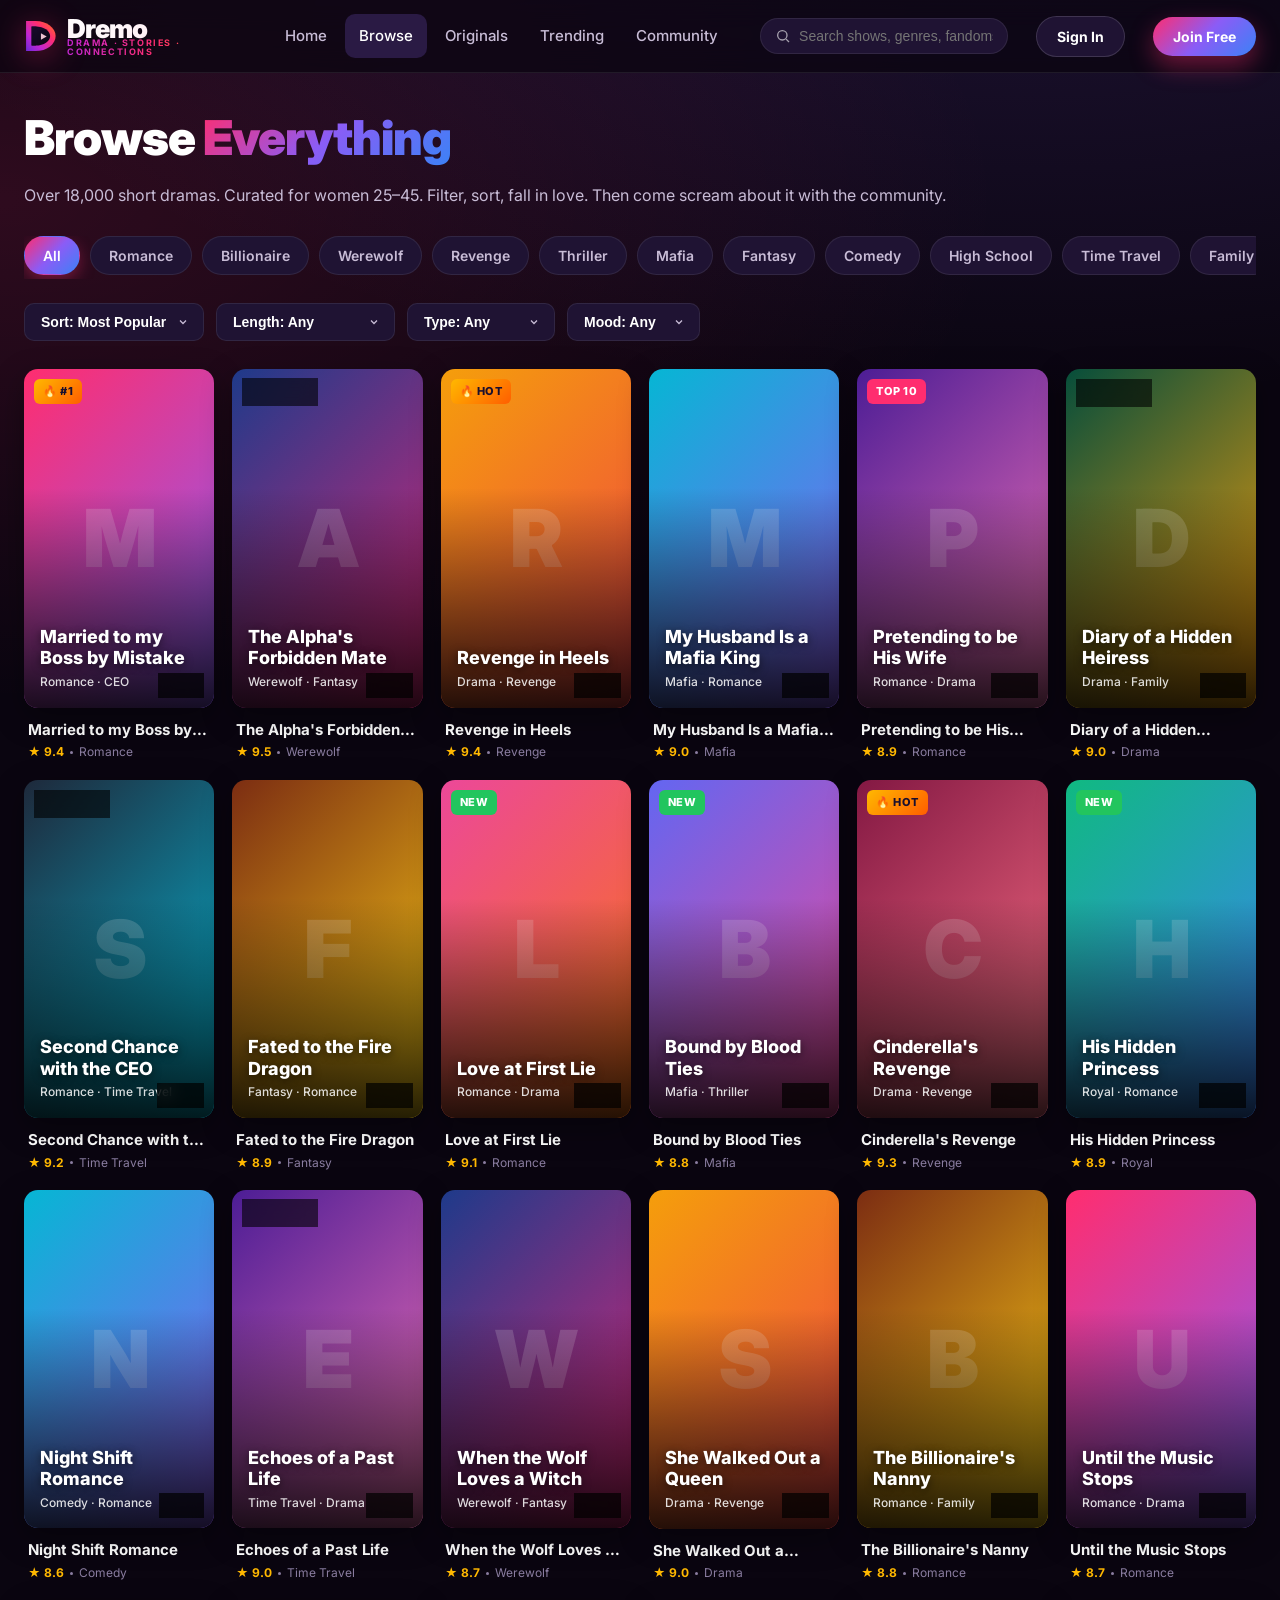
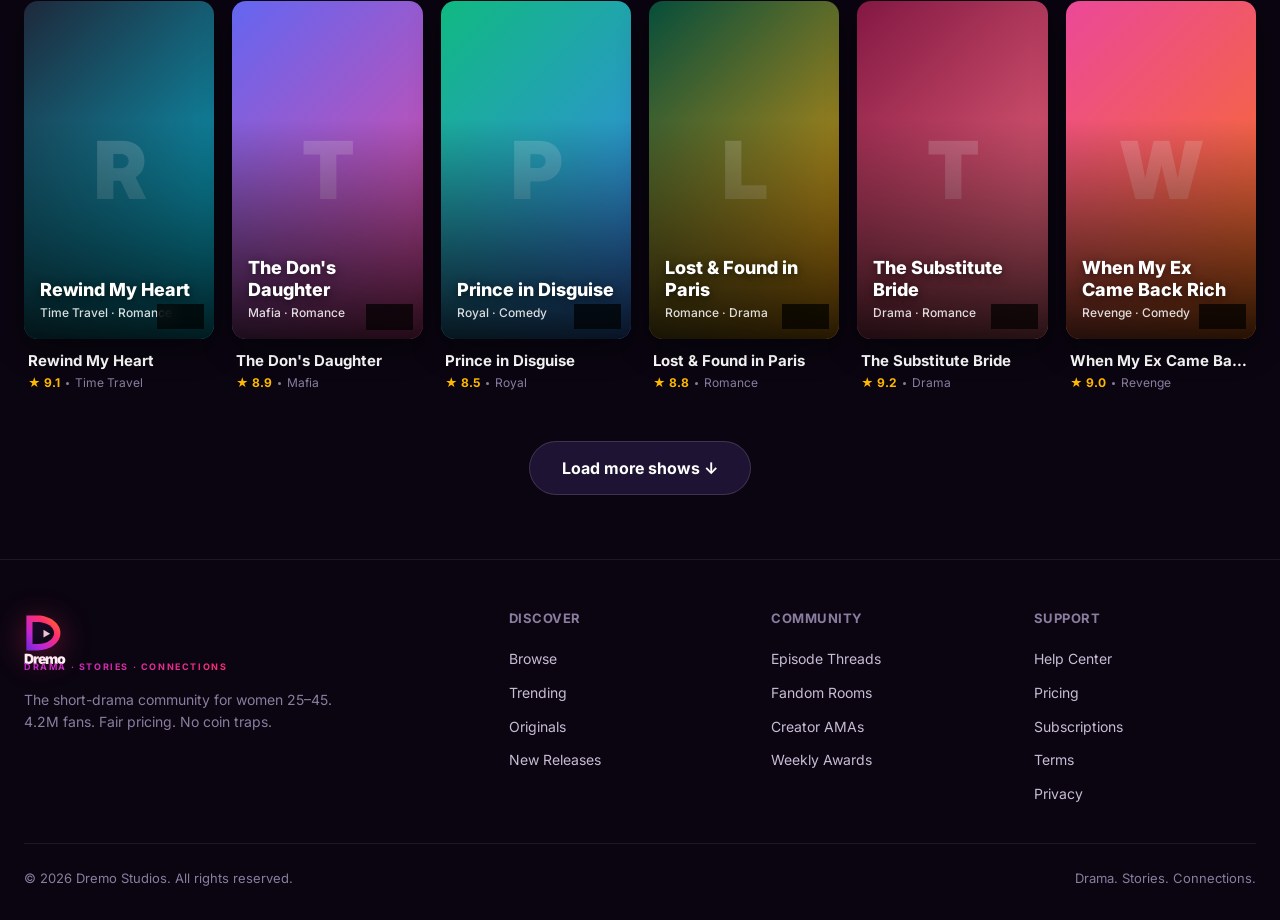
==== browse.html @ f3aba79e "first version to go" ====
<!DOCTYPE html>
<html lang="en">
<head>
<meta charset="UTF-8" />
<meta name="viewport" content="width=device-width, initial-scale=1.0" />
<title>Browse — Dremo</title>
<link rel="icon" type="image/svg+xml" href="logo-mark.svg" />
<link rel="preconnect" href="https://fonts.googleapis.com">
<link rel="preconnect" href="https://fonts.gstatic.com" crossorigin>
<link href="https://fonts.googleapis.com/css2?family=Inter:wght@400;500;600;700;800;900&display=swap" rel="stylesheet">
<link rel="stylesheet" href="styles.css">
</head>
<body>

<header class="nav">
  <div class="container nav-inner">
    <a href="index.html" class="logo">
      <span class="logo-mark"><img src="logo-mark.svg" alt="Dremo"/></span>
      <span class="logo-stack">
        <span class="logo-text">Dremo</span>
        <span class="logo-tagline">DRAMA · STORIES · CONNECTIONS</span>
      </span>
    </a>
    <nav class="nav-links">
      <a href="index.html">Home</a>
      <a href="browse.html" class="active">Browse</a>
      <a href="browse.html">Originals</a>
      <a href="browse.html">Trending</a>
      <a href="community.html">Community</a>
    </nav>
    <div class="search-box">
      <svg width="16" height="16" viewBox="0 0 24 24" fill="none" stroke="currentColor" stroke-width="2"><circle cx="11" cy="11" r="7"/><path d="m21 21-4.3-4.3"/></svg>
      <input type="text" placeholder="Search shows, genres, fandoms…" />
    </div>
    <button class="btn btn-ghost">Sign In</button>
    <button class="btn btn-primary">Join Free</button>
  </div>
</header>

<main class="container">

  <section class="browse-header">
    <h1>Browse <span style="background:var(--grad-hero);-webkit-background-clip:text;background-clip:text;color:transparent;">Everything</span></h1>
    <p>Over 18,000 short dramas. Curated for women 25–45. Filter, sort, fall in love. Then come scream about it with the community.</p>
  </section>

  <!-- Categories -->
  <section style="margin: 12px 0;">
    <div class="category-bar">
      <button class="cat-chip active">All</button>
      <button class="cat-chip">Romance</button>
      <button class="cat-chip">Billionaire</button>
      <button class="cat-chip">Werewolf</button>
      <button class="cat-chip">Revenge</button>
      <button class="cat-chip">Thriller</button>
      <button class="cat-chip">Mafia</button>
      <button class="cat-chip">Fantasy</button>
      <button class="cat-chip">Comedy</button>
      <button class="cat-chip">High School</button>
      <button class="cat-chip">Time Travel</button>
      <button class="cat-chip">Family</button>
      <button class="cat-chip">Royal</button>
    </div>

    <div class="filter-row">
      <select class="filter-select">
        <option>Sort: Most Popular</option>
        <option>Newest First</option>
        <option>Highest Rated</option>
        <option>Most Episodes</option>
      </select>
      <select class="filter-select">
        <option>Length: Any</option>
        <option>Under 20 episodes</option>
        <option>20–50 episodes</option>
        <option>50+ episodes</option>
      </select>
      <select class="filter-select">
        <option>Type: Any</option>
        <option>Originals only</option>
        <option>Licensed</option>
        <option>Free to watch</option>
      </select>
      <select class="filter-select">
        <option>Mood: Any</option>
        <option>Steamy</option>
        <option>Wholesome</option>
        <option>Tense</option>
        <option>Funny</option>
      </select>
    </div>
  </section>

  <!-- Big poster grid -->
  <section style="margin-top: 20px;">
    <div class="poster-grid">

      <a href="series.html" class="show-card">
        <div class="poster-frame">
          <div class="poster bg-grad-1">
            <span class="poster-art">M</span>
            <span class="poster-badge badge-hot">🔥 #1</span>
            <span class="poster-eps">72 EP</span>
            <div class="poster-info"><div class="poster-title">Married to my Boss by Mistake</div><div class="poster-sub">Romance · CEO</div></div>
          </div>
        </div>
        <div class="show-meta"><div class="show-name">Married to my Boss by Mistake</div><div class="show-tags"><span class="show-rating">★ 9.4</span><span class="dot"></span><span>Romance</span></div></div>
      </a>

      <a href="series.html" class="show-card">
        <div class="poster-frame">
          <div class="poster bg-grad-7">
            <span class="poster-art">A</span>
            <span class="poster-badge badge-original">ORIGINAL</span>
            <span class="poster-eps">60 EP</span>
            <div class="poster-info"><div class="poster-title">The Alpha's Forbidden Mate</div><div class="poster-sub">Werewolf · Fantasy</div></div>
          </div>
        </div>
        <div class="show-meta"><div class="show-name">The Alpha's Forbidden Mate</div><div class="show-tags"><span class="show-rating">★ 9.5</span><span class="dot"></span><span>Werewolf</span></div></div>
      </a>

      <a href="series.html" class="show-card">
        <div class="poster-frame">
          <div class="poster bg-grad-2">
            <span class="poster-art">R</span>
            <span class="poster-badge badge-hot">🔥 HOT</span>
            <span class="poster-eps">88 EP</span>
            <div class="poster-info"><div class="poster-title">Revenge in Heels</div><div class="poster-sub">Drama · Revenge</div></div>
          </div>
        </div>
        <div class="show-meta"><div class="show-name">Revenge in Heels</div><div class="show-tags"><span class="show-rating">★ 9.4</span><span class="dot"></span><span>Revenge</span></div></div>
      </a>

      <a href="series.html" class="show-card">
        <div class="poster-frame">
          <div class="poster bg-grad-3">
            <span class="poster-art">M</span>
            <span class="poster-eps">64 EP</span>
            <div class="poster-info"><div class="poster-title">My Husband Is a Mafia King</div><div class="poster-sub">Mafia · Romance</div></div>
          </div>
        </div>
        <div class="show-meta"><div class="show-name">My Husband Is a Mafia King</div><div class="show-tags"><span class="show-rating">★ 9.0</span><span class="dot"></span><span>Mafia</span></div></div>
      </a>

      <a href="series.html" class="show-card">
        <div class="poster-frame">
          <div class="poster bg-grad-9">
            <span class="poster-art">P</span>
            <span class="poster-badge badge-top">TOP 10</span>
            <span class="poster-eps">50 EP</span>
            <div class="poster-info"><div class="poster-title">Pretending to be His Wife</div><div class="poster-sub">Romance · Drama</div></div>
          </div>
        </div>
        <div class="show-meta"><div class="show-name">Pretending to be His Wife</div><div class="show-tags"><span class="show-rating">★ 8.9</span><span class="dot"></span><span>Romance</span></div></div>
      </a>

      <a href="series.html" class="show-card">
        <div class="poster-frame">
          <div class="poster bg-grad-8">
            <span class="poster-art">D</span>
            <span class="poster-badge badge-original">ORIGINAL</span>
            <span class="poster-eps">70 EP</span>
            <div class="poster-info"><div class="poster-title">Diary of a Hidden Heiress</div><div class="poster-sub">Drama · Family</div></div>
          </div>
        </div>
        <div class="show-meta"><div class="show-name">Diary of a Hidden Heiress</div><div class="show-tags"><span class="show-rating">★ 9.0</span><span class="dot"></span><span>Drama</span></div></div>
      </a>

      <a href="series.html" class="show-card">
        <div class="poster-frame">
          <div class="poster bg-grad-11">
            <span class="poster-art">S</span>
            <span class="poster-badge badge-original">ORIGINAL</span>
            <span class="poster-eps">56 EP</span>
            <div class="poster-info"><div class="poster-title">Second Chance with the CEO</div><div class="poster-sub">Romance · Time Travel</div></div>
          </div>
        </div>
        <div class="show-meta"><div class="show-name">Second Chance with the CEO</div><div class="show-tags"><span class="show-rating">★ 9.2</span><span class="dot"></span><span>Time Travel</span></div></div>
      </a>

      <a href="series.html" class="show-card">
        <div class="poster-frame">
          <div class="poster bg-grad-12">
            <span class="poster-art">F</span>
            <span class="poster-eps">48 EP</span>
            <div class="poster-info"><div class="poster-title">Fated to the Fire Dragon</div><div class="poster-sub">Fantasy · Romance</div></div>
          </div>
        </div>
        <div class="show-meta"><div class="show-name">Fated to the Fire Dragon</div><div class="show-tags"><span class="show-rating">★ 8.9</span><span class="dot"></span><span>Fantasy</span></div></div>
      </a>

      <a href="series.html" class="show-card">
        <div class="poster-frame">
          <div class="poster bg-grad-5">
            <span class="poster-art">L</span>
            <span class="poster-badge badge-new">NEW</span>
            <span class="poster-eps">30 EP</span>
            <div class="poster-info"><div class="poster-title">Love at First Lie</div><div class="poster-sub">Romance · Drama</div></div>
          </div>
        </div>
        <div class="show-meta"><div class="show-name">Love at First Lie</div><div class="show-tags"><span class="show-rating">★ 9.1</span><span class="dot"></span><span>Romance</span></div></div>
      </a>

      <a href="series.html" class="show-card">
        <div class="poster-frame">
          <div class="poster bg-grad-6">
            <span class="poster-art">B</span>
            <span class="poster-badge badge-new">NEW</span>
            <span class="poster-eps">24 EP</span>
            <div class="poster-info"><div class="poster-title">Bound by Blood Ties</div><div class="poster-sub">Mafia · Thriller</div></div>
          </div>
        </div>
        <div class="show-meta"><div class="show-name">Bound by Blood Ties</div><div class="show-tags"><span class="show-rating">★ 8.8</span><span class="dot"></span><span>Mafia</span></div></div>
      </a>

      <a href="series.html" class="show-card">
        <div class="poster-frame">
          <div class="poster bg-grad-10">
            <span class="poster-art">C</span>
            <span class="poster-badge badge-hot">🔥 HOT</span>
            <span class="poster-eps">40 EP</span>
            <div class="poster-info"><div class="poster-title">Cinderella's Revenge</div><div class="poster-sub">Drama · Revenge</div></div>
          </div>
        </div>
        <div class="show-meta"><div class="show-name">Cinderella's Revenge</div><div class="show-tags"><span class="show-rating">★ 9.3</span><span class="dot"></span><span>Revenge</span></div></div>
      </a>

      <a href="series.html" class="show-card">
        <div class="poster-frame">
          <div class="poster bg-grad-4">
            <span class="poster-art">H</span>
            <span class="poster-badge badge-new">NEW</span>
            <span class="poster-eps">32 EP</span>
            <div class="poster-info"><div class="poster-title">His Hidden Princess</div><div class="poster-sub">Royal · Romance</div></div>
          </div>
        </div>
        <div class="show-meta"><div class="show-name">His Hidden Princess</div><div class="show-tags"><span class="show-rating">★ 8.9</span><span class="dot"></span><span>Royal</span></div></div>
      </a>

      <a href="series.html" class="show-card">
        <div class="poster-frame">
          <div class="poster bg-grad-3">
            <span class="poster-art">N</span>
            <span class="poster-eps">18 EP</span>
            <div class="poster-info"><div class="poster-title">Night Shift Romance</div><div class="poster-sub">Comedy · Romance</div></div>
          </div>
        </div>
        <div class="show-meta"><div class="show-name">Night Shift Romance</div><div class="show-tags"><span class="show-rating">★ 8.6</span><span class="dot"></span><span>Comedy</span></div></div>
      </a>

      <a href="series.html" class="show-card">
        <div class="poster-frame">
          <div class="poster bg-grad-9">
            <span class="poster-art">E</span>
            <span class="poster-badge badge-original">ORIGINAL</span>
            <span class="poster-eps">22 EP</span>
            <div class="poster-info"><div class="poster-title">Echoes of a Past Life</div><div class="poster-sub">Time Travel · Drama</div></div>
          </div>
        </div>
        <div class="show-meta"><div class="show-name">Echoes of a Past Life</div><div class="show-tags"><span class="show-rating">★ 9.0</span><span class="dot"></span><span>Time Travel</span></div></div>
      </a>

      <a href="series.html" class="show-card">
        <div class="poster-frame">
          <div class="poster bg-grad-7">
            <span class="poster-art">W</span>
            <span class="poster-eps">52 EP</span>
            <div class="poster-info"><div class="poster-title">When the Wolf Loves a Witch</div><div class="poster-sub">Werewolf · Fantasy</div></div>
          </div>
        </div>
        <div class="show-meta"><div class="show-name">When the Wolf Loves a Witch</div><div class="show-tags"><span class="show-rating">★ 8.7</span><span class="dot"></span><span>Werewolf</span></div></div>
      </a>

      <a href="series.html" class="show-card">
        <div class="poster-frame">
          <div class="poster bg-grad-2">
            <span class="poster-art">S</span>
            <span class="poster-eps">36 EP</span>
            <div class="poster-info"><div class="poster-title">She Walked Out a Queen</div><div class="poster-sub">Drama · Revenge</div></div>
          </div>
        </div>
        <div class="show-meta"><div class="show-name">She Walked Out a Queen</div><div class="show-tags"><span class="show-rating">★ 9.0</span><span class="dot"></span><span>Drama</span></div></div>
      </a>

      <a href="series.html" class="show-card">
        <div class="poster-frame">
          <div class="poster bg-grad-12">
            <span class="poster-art">B</span>
            <span class="poster-eps">42 EP</span>
            <div class="poster-info"><div class="poster-title">The Billionaire's Nanny</div><div class="poster-sub">Romance · Family</div></div>
          </div>
        </div>
        <div class="show-meta"><div class="show-name">The Billionaire's Nanny</div><div class="show-tags"><span class="show-rating">★ 8.8</span><span class="dot"></span><span>Romance</span></div></div>
      </a>

      <a href="series.html" class="show-card">
        <div class="poster-frame">
          <div class="poster bg-grad-1">
            <span class="poster-art">U</span>
            <span class="poster-eps">28 EP</span>
            <div class="poster-info"><div class="poster-title">Until the Music Stops</div><div class="poster-sub">Romance · Drama</div></div>
          </div>
        </div>
        <div class="show-meta"><div class="show-name">Until the Music Stops</div><div class="show-tags"><span class="show-rating">★ 8.7</span><span class="dot"></span><span>Romance</span></div></div>
      </a>

      <a href="series.html" class="show-card">
        <div class="poster-frame">
          <div class="poster bg-grad-11">
            <span class="poster-art">R</span>
            <span class="poster-eps">38 EP</span>
            <div class="poster-info"><div class="poster-title">Rewind My Heart</div><div class="poster-sub">Time Travel · Romance</div></div>
          </div>
        </div>
        <div class="show-meta"><div class="show-name">Rewind My Heart</div><div class="show-tags"><span class="show-rating">★ 9.1</span><span class="dot"></span><span>Time Travel</span></div></div>
      </a>

      <a href="series.html" class="show-card">
        <div class="poster-frame">
          <div class="poster bg-grad-6">
            <span class="poster-art">T</span>
            <span class="poster-eps">46 EP</span>
            <div class="poster-info"><div class="poster-title">The Don's Daughter</div><div class="poster-sub">Mafia · Romance</div></div>
          </div>
        </div>
        <div class="show-meta"><div class="show-name">The Don's Daughter</div><div class="show-tags"><span class="show-rating">★ 8.9</span><span class="dot"></span><span>Mafia</span></div></div>
      </a>

      <a href="series.html" class="show-card">
        <div class="poster-frame">
          <div class="poster bg-grad-4">
            <span class="poster-art">P</span>
            <span class="poster-eps">34 EP</span>
            <div class="poster-info"><div class="poster-title">Prince in Disguise</div><div class="poster-sub">Royal · Comedy</div></div>
          </div>
        </div>
        <div class="show-meta"><div class="show-name">Prince in Disguise</div><div class="show-tags"><span class="show-rating">★ 8.5</span><span class="dot"></span><span>Royal</span></div></div>
      </a>

      <a href="series.html" class="show-card">
        <div class="poster-frame">
          <div class="poster bg-grad-8">
            <span class="poster-art">L</span>
            <span class="poster-eps">26 EP</span>
            <div class="poster-info"><div class="poster-title">Lost & Found in Paris</div><div class="poster-sub">Romance · Drama</div></div>
          </div>
        </div>
        <div class="show-meta"><div class="show-name">Lost & Found in Paris</div><div class="show-tags"><span class="show-rating">★ 8.8</span><span class="dot"></span><span>Romance</span></div></div>
      </a>

      <a href="series.html" class="show-card">
        <div class="poster-frame">
          <div class="poster bg-grad-10">
            <span class="poster-art">T</span>
            <span class="poster-eps">62 EP</span>
            <div class="poster-info"><div class="poster-title">The Substitute Bride</div><div class="poster-sub">Drama · Romance</div></div>
          </div>
        </div>
        <div class="show-meta"><div class="show-name">The Substitute Bride</div><div class="show-tags"><span class="show-rating">★ 9.2</span><span class="dot"></span><span>Drama</span></div></div>
      </a>

      <a href="series.html" class="show-card">
        <div class="poster-frame">
          <div class="poster bg-grad-5">
            <span class="poster-art">W</span>
            <span class="poster-eps">44 EP</span>
            <div class="poster-info"><div class="poster-title">When My Ex Came Back Rich</div><div class="poster-sub">Revenge · Comedy</div></div>
          </div>
        </div>
        <div class="show-meta"><div class="show-name">When My Ex Came Back Rich</div><div class="show-tags"><span class="show-rating">★ 9.0</span><span class="dot"></span><span>Revenge</span></div></div>
      </a>

    </div>

    <div style="display:grid;place-items:center;margin:48px 0;">
      <button class="btn btn-ghost btn-lg">Load more shows ↓</button>
    </div>
  </section>

</main>

<footer>
  <div class="container">
    <div class="footer-grid">
      <div class="footer-col footer-brand">
        <a href="index.html" class="logo">
          <span class="logo-mark"><img src="logo-mark.svg" alt="Dremo"/></span>
          <span class="logo-stack">
            <span class="logo-text">Dremo</span>
            <span class="logo-tagline">DRAMA · STORIES · CONNECTIONS</span>
          </span>
        </a>
        <p>The short-drama community for women 25–45. 4.2M fans. Fair pricing. No coin traps.</p>
      </div>
      <div class="footer-col">
        <h4>Discover</h4>
        <a href="browse.html">Browse</a>
        <a href="browse.html">Trending</a>
        <a href="browse.html">Originals</a>
        <a href="browse.html">New Releases</a>
      </div>
      <div class="footer-col">
        <h4>Community</h4>
        <a href="community.html">Episode Threads</a>
        <a href="community.html">Fandom Rooms</a>
        <a href="community.html">Creator AMAs</a>
        <a href="community.html">Weekly Awards</a>
      </div>
      <div class="footer-col">
        <h4>Support</h4>
        <a href="#">Help Center</a>
        <a href="#">Pricing</a>
        <a href="#">Subscriptions</a>
        <a href="#">Terms</a>
        <a href="#">Privacy</a>
      </div>
    </div>
    <div class="footer-bottom">
      <span>© 2026 Dremo Studios. All rights reserved.</span>
      <span>Drama. Stories. Connections.</span>
    </div>
  </div>
</footer>

<script>
  document.querySelectorAll('.cat-chip').forEach(chip => {
    chip.addEventListener('click', () => {
      document.querySelectorAll('.cat-chip').forEach(c => c.classList.remove('active'));
      chip.classList.add('active');
    });
  });
</script>

</body>
</html>
---- styles.css ----
/* =========================================================
   PLOTZ - Short Drama Streaming
   Shared stylesheet
   ========================================================= */

:root {
  --bg: #0a0510;
  --bg-2: #120821;
  --bg-3: #1a0f2e;
  --surface: #1f1333;
  --surface-2: #2a1a44;
  --line: rgba(255, 255, 255, 0.08);
  --line-2: rgba(255, 255, 255, 0.14);

  --text: #ffffff;
  --text-2: #c8bcd6;
  --text-3: #8a7da0;

  --primary: #ff2d6f;        /* hot pink */
  --primary-2: #ff5e95;
  --secondary: #8b5cf6;      /* violet */
  --accent: #ffb800;         /* gold for HOT badge */
  --success: #22c55e;

  --grad-hero: linear-gradient(135deg, #ff2d6f 0%, #8b5cf6 50%, #3b82f6 100%);
  --grad-card-1: linear-gradient(135deg, #ff2d6f 0%, #8b5cf6 100%);
  --grad-card-2: linear-gradient(135deg, #f59e0b 0%, #ef4444 100%);
  --grad-card-3: linear-gradient(135deg, #06b6d4 0%, #8b5cf6 100%);
  --grad-card-4: linear-gradient(135deg, #10b981 0%, #3b82f6 100%);
  --grad-card-5: linear-gradient(135deg, #ec4899 0%, #f97316 100%);
  --grad-card-6: linear-gradient(135deg, #6366f1 0%, #ec4899 100%);

  --radius-sm: 8px;
  --radius: 14px;
  --radius-lg: 22px;

  --shadow-soft: 0 10px 30px rgba(0,0,0,0.35);
  --shadow-strong: 0 20px 60px rgba(0,0,0,0.55);
}

* { box-sizing: border-box; margin: 0; padding: 0; }

html, body {
  background: var(--bg);
  color: var(--text);
  font-family: 'Inter', -apple-system, BlinkMacSystemFont, 'Segoe UI', Roboto, Helvetica, Arial, sans-serif;
  font-size: 16px;
  line-height: 1.55;
  -webkit-font-smoothing: antialiased;
  scroll-behavior: smooth;
}

body {
  background:
    radial-gradient(1200px 600px at 80% -200px, rgba(139, 92, 246, 0.18), transparent),
    radial-gradient(1000px 500px at 0% 200px, rgba(255, 45, 111, 0.15), transparent),
    var(--bg);
  min-height: 100vh;
}

a { color: inherit; text-decoration: none; }
img { max-width: 100%; display: block; }
button { font-family: inherit; cursor: pointer; border: none; background: none; color: inherit; }

.container {
  max-width: 1280px;
  margin: 0 auto;
  padding: 0 24px;
}

/* =================== TOP NAV =================== */
.nav {
  position: sticky;
  top: 0;
  z-index: 50;
  backdrop-filter: blur(14px);
  -webkit-backdrop-filter: blur(14px);
  background: rgba(10, 5, 16, 0.72);
  border-bottom: 1px solid var(--line);
}
.nav-inner {
  display: flex;
  align-items: center;
  gap: 28px;
  height: 72px;
}
.logo {
  display: flex; align-items: center; gap: 10px;
  font-weight: 900; font-size: 26px; letter-spacing: -0.5px;
}
.logo-mark {
  width: 38px; height: 38px;
  display: grid; place-items: center;
  filter: drop-shadow(0 6px 16px rgba(255, 45, 111, 0.4));
}
.logo-mark img, .logo-mark svg { width: 100%; height: 100%; display: block; }
.logo-text {
  background: linear-gradient(135deg, #ffffff 0%, #ffe1ec 100%);
  -webkit-background-clip: text;
  background-clip: text;
  color: transparent;
  letter-spacing: -1px;
}
.logo-tagline {
  font-size: 9px;
  letter-spacing: 1.6px;
  font-weight: 700;
  background: linear-gradient(90deg, #c026d3, #ff2d6f, #ff7a18);
  -webkit-background-clip: text;
  background-clip: text;
  color: transparent;
  margin-top: -4px;
  display: block;
}
.logo-stack { display: flex; flex-direction: column; line-height: 1; }
.nav-links { display: flex; gap: 4px; flex: 1; }
.nav-links a {
  padding: 10px 14px; border-radius: 10px;
  color: var(--text-2); font-weight: 500; font-size: 15px;
  transition: all 0.18s ease;
}
.nav-links a:hover { color: var(--text); background: var(--surface); }
.nav-links a.active { color: var(--text); background: var(--surface-2); }

.search-box {
  display: flex; align-items: center; gap: 8px;
  background: var(--surface);
  border: 1px solid var(--line);
  padding: 9px 14px;
  border-radius: 999px;
  width: 280px;
}
.search-box input {
  background: transparent; border: none; outline: none; color: var(--text);
  font-size: 14px; width: 100%;
}
.search-box svg { opacity: 0.6; flex-shrink: 0; }

.btn {
  display: inline-flex; align-items: center; justify-content: center; gap: 8px;
  padding: 11px 20px;
  border-radius: 999px;
  font-weight: 700; font-size: 14px;
  transition: transform 0.15s ease, box-shadow 0.15s ease, background 0.15s ease;
  white-space: nowrap;
}
.btn-primary {
  background: var(--grad-hero);
  color: white;
  box-shadow: 0 10px 24px rgba(255, 45, 111, 0.4);
}
.btn-primary:hover { transform: translateY(-1px); box-shadow: 0 14px 30px rgba(255, 45, 111, 0.55); }
.btn-ghost {
  background: var(--surface);
  border: 1px solid var(--line-2);
  color: var(--text);
}
.btn-ghost:hover { background: var(--surface-2); }
.btn-lg { padding: 16px 32px; font-size: 16px; }

/* =================== HERO =================== */
.hero {
  position: relative;
  margin-top: 28px;
  border-radius: var(--radius-lg);
  overflow: hidden;
  min-height: 480px;
  isolation: isolate;
  display: grid;
  grid-template-columns: 1.2fr 1fr;
  gap: 0;
  background: linear-gradient(135deg, #2a0a3e 0%, #14062a 60%, #0a0510 100%);
  border: 1px solid var(--line);
}
.hero-bg {
  position: absolute; inset: 0; z-index: -1;
  background:
    radial-gradient(600px 400px at 20% 30%, rgba(255, 45, 111, 0.35), transparent),
    radial-gradient(500px 400px at 80% 70%, rgba(139, 92, 246, 0.35), transparent);
}
.hero-content {
  padding: 60px 56px;
  display: flex; flex-direction: column; justify-content: center;
}
.hero-badge {
  display: inline-flex; align-items: center; gap: 8px;
  background: rgba(255, 184, 0, 0.14);
  color: var(--accent);
  border: 1px solid rgba(255, 184, 0, 0.4);
  padding: 6px 14px; border-radius: 999px;
  font-weight: 700; font-size: 12px; letter-spacing: 0.5px;
  width: fit-content;
  margin-bottom: 18px;
}
.hero-title {
  font-size: clamp(38px, 5vw, 60px);
  font-weight: 900;
  line-height: 1.05;
  letter-spacing: -1.5px;
  margin-bottom: 16px;
}
.hero-title em {
  font-style: normal;
  background: var(--grad-hero);
  -webkit-background-clip: text;
  background-clip: text;
  color: transparent;
}
.hero-meta {
  display: flex; gap: 18px; align-items: center;
  color: var(--text-2);
  font-size: 14px;
  margin-bottom: 18px;
  flex-wrap: wrap;
}
.chip {
  background: rgba(255, 255, 255, 0.08);
  border: 1px solid var(--line);
  padding: 4px 10px; border-radius: 999px;
  font-size: 12px; font-weight: 600;
  color: var(--text-2);
}
.hero-desc {
  color: var(--text-2);
  font-size: 17px;
  max-width: 540px;
  margin-bottom: 28px;
}
.hero-cta { display: flex; gap: 12px; flex-wrap: wrap; }
.hero-poster {
  position: relative;
  display: grid;
  place-items: center;
  padding: 40px;
}
.poster-frame {
  position: relative;
  width: 100%;
  max-width: 320px;
  aspect-ratio: 9 / 16;
  border-radius: 20px;
  overflow: hidden;
  box-shadow: var(--shadow-strong);
  transform: rotate(2deg);
  transition: transform 0.4s ease;
}
.poster-frame:hover { transform: rotate(0deg) scale(1.03); }

/* =================== POSTER ART (CSS-based) =================== */
.poster {
  position: relative;
  width: 100%;
  height: 100%;
  overflow: hidden;
  display: flex;
  align-items: flex-end;
  padding: 16px;
}
.poster::before {
  content: '';
  position: absolute; inset: 0;
  background: linear-gradient(180deg, transparent 35%, rgba(0,0,0,0.85) 100%);
  z-index: 1;
}
.poster-art {
  position: absolute; inset: 0;
  display: grid; place-items: center;
  font-size: 80px;
  font-weight: 900;
  color: rgba(255, 255, 255, 0.18);
  letter-spacing: -2px;
}
.poster-art-icon {
  position: absolute;
  font-size: 90px;
  opacity: 0.3;
  filter: blur(0.5px);
}
.poster-info {
  position: relative; z-index: 2;
  width: 100%;
}
.poster-title {
  font-size: 18px;
  font-weight: 800;
  line-height: 1.2;
  margin-bottom: 4px;
  text-shadow: 0 2px 8px rgba(0,0,0,0.6);
}
.poster-sub {
  font-size: 12px;
  color: rgba(255, 255, 255, 0.85);
  font-weight: 500;
}
.poster-badge {
  position: absolute; top: 10px; left: 10px; z-index: 3;
  display: inline-flex; align-items: center; gap: 4px;
  padding: 4px 9px;
  border-radius: 6px;
  font-size: 11px; font-weight: 800; letter-spacing: 0.5px;
  text-transform: uppercase;
}
.badge-hot { background: linear-gradient(135deg, #ffb800, #ff5e00); color: #1a0f2e; }
.badge-new { background: var(--success); color: white; }
.badge-top { background: var(--primary); color: white; }
.badge-original { background: rgba(0,0,0,0.6); border: 1px solid rgba(255,255,255,0.3); color: white; backdrop-filter: blur(8px); }

.poster-eps {
  position: absolute; bottom: 10px; right: 10px; z-index: 3;
  background: rgba(0,0,0,0.7);
  backdrop-filter: blur(8px);
  padding: 4px 8px;
  border-radius: 6px;
  font-size: 11px; font-weight: 600;
  color: white;
}

/* gradient palettes for posters */
.bg-grad-1 { background: var(--grad-card-1); }
.bg-grad-2 { background: var(--grad-card-2); }
.bg-grad-3 { background: var(--grad-card-3); }
.bg-grad-4 { background: var(--grad-card-4); }
.bg-grad-5 { background: var(--grad-card-5); }
.bg-grad-6 { background: var(--grad-card-6); }
.bg-grad-7 { background: linear-gradient(135deg, #1e3a8a, #db2777); }
.bg-grad-8 { background: linear-gradient(135deg, #064e3b, #f59e0b); }
.bg-grad-9 { background: linear-gradient(135deg, #4c1d95, #f472b6); }
.bg-grad-10 { background: linear-gradient(135deg, #831843, #fb7185); }
.bg-grad-11 { background: linear-gradient(135deg, #1e293b, #06b6d4); }
.bg-grad-12 { background: linear-gradient(135deg, #7c2d12, #facc15); }

/* =================== SECTIONS =================== */
section { margin: 64px 0; }
.section-head {
  display: flex; align-items: end; justify-content: space-between;
  margin-bottom: 22px; gap: 16px;
}
.section-title {
  font-size: 28px; font-weight: 800; letter-spacing: -0.5px;
  display: flex; align-items: center; gap: 10px;
}
.section-title .accent {
  background: var(--grad-hero);
  -webkit-background-clip: text;
  background-clip: text;
  color: transparent;
}
.section-sub { color: var(--text-3); font-size: 14px; margin-top: 4px; }
.section-link {
  color: var(--text-2); font-weight: 600; font-size: 14px;
  display: inline-flex; align-items: center; gap: 6px;
  padding: 8px 14px; border-radius: 8px;
  transition: background 0.15s;
}
.section-link:hover { background: var(--surface); color: var(--text); }

/* =================== CATEGORY CHIPS =================== */
.category-bar {
  display: flex;
  gap: 10px;
  overflow-x: auto;
  padding-bottom: 4px;
  margin-bottom: 24px;
  scrollbar-width: none;
}
.category-bar::-webkit-scrollbar { display: none; }
.cat-chip {
  flex-shrink: 0;
  padding: 10px 18px;
  border-radius: 999px;
  font-size: 14px; font-weight: 600;
  background: var(--surface);
  border: 1px solid var(--line);
  color: var(--text-2);
  transition: all 0.15s;
}
.cat-chip:hover { background: var(--surface-2); color: var(--text); }
.cat-chip.active {
  background: var(--grad-hero);
  border-color: transparent;
  color: white;
  box-shadow: 0 6px 16px rgba(255, 45, 111, 0.35);
}

/* =================== POSTER GRID =================== */
.poster-grid {
  display: grid;
  grid-template-columns: repeat(auto-fill, minmax(180px, 1fr));
  gap: 18px;
}
.poster-grid.compact {
  grid-template-columns: repeat(auto-fill, minmax(150px, 1fr));
  gap: 14px;
}

.show-card {
  cursor: pointer;
  transition: transform 0.2s ease;
}
.show-card:hover { transform: translateY(-4px); }
.show-card .poster-frame {
  width: 100%;
  max-width: none;
  transform: none;
  box-shadow: var(--shadow-soft);
  border-radius: var(--radius);
}
.show-card:hover .poster-frame {
  box-shadow: 0 18px 40px rgba(255, 45, 111, 0.25);
}
.show-meta { padding: 12px 4px 0; }
.show-name {
  font-size: 15px; font-weight: 700;
  line-height: 1.3;
  margin-bottom: 4px;
  display: -webkit-box;
  -webkit-line-clamp: 1;
  -webkit-box-orient: vertical;
  overflow: hidden;
}
.show-tags {
  display: flex; gap: 6px; align-items: center;
  font-size: 12px; color: var(--text-3);
}
.show-tags .dot { width: 3px; height: 3px; border-radius: 50%; background: var(--text-3); }
.show-rating { color: var(--accent); font-weight: 700; }

/* =================== TRENDING (numbered) =================== */
.trending-grid {
  display: grid;
  grid-template-columns: repeat(auto-fill, minmax(280px, 1fr));
  gap: 16px;
}
.trending-card {
  display: flex;
  align-items: center;
  gap: 16px;
  background: var(--surface);
  border: 1px solid var(--line);
  border-radius: var(--radius);
  padding: 14px;
  transition: all 0.18s;
  cursor: pointer;
}
.trending-card:hover { background: var(--surface-2); transform: translateX(4px); }
.trending-num {
  font-size: 56px; font-weight: 900;
  background: var(--grad-hero);
  -webkit-text-stroke: 2px rgba(255, 255, 255, 0.15);
  -webkit-background-clip: text;
  background-clip: text;
  color: transparent;
  line-height: 1;
  flex-shrink: 0;
  width: 48px;
  text-align: center;
}
.trending-poster {
  width: 64px;
  aspect-ratio: 9/16;
  border-radius: 8px;
  overflow: hidden;
  flex-shrink: 0;
}
.trending-info { flex: 1; min-width: 0; }
.trending-name { font-weight: 700; font-size: 15px; margin-bottom: 4px; }
.trending-tags { font-size: 12px; color: var(--text-3); }

/* =================== CATEGORIES SHOWCASE =================== */
.cat-grid {
  display: grid;
  grid-template-columns: repeat(auto-fill, minmax(220px, 1fr));
  gap: 16px;
}
.cat-tile {
  position: relative;
  aspect-ratio: 5/3;
  border-radius: var(--radius);
  overflow: hidden;
  cursor: pointer;
  display: flex;
  align-items: flex-end;
  padding: 18px;
  transition: transform 0.2s;
}
.cat-tile:hover { transform: translateY(-3px); }
.cat-tile::before {
  content: '';
  position: absolute; inset: 0;
  background: linear-gradient(180deg, transparent 30%, rgba(0,0,0,0.7) 100%);
}
.cat-tile-icon {
  position: absolute; top: 14px; right: 14px;
  font-size: 36px; opacity: 0.4;
}
.cat-tile-title {
  position: relative; z-index: 1;
  font-size: 22px; font-weight: 800;
  text-shadow: 0 2px 6px rgba(0,0,0,0.6);
}
.cat-tile-count {
  position: relative; z-index: 1;
  font-size: 12px;
  color: rgba(255,255,255,0.85);
  font-weight: 600;
}

/* =================== APP CTA =================== */
.app-cta {
  margin: 96px 0 64px;
  padding: 56px 48px;
  border-radius: var(--radius-lg);
  background: linear-gradient(135deg, #1f0f3a 0%, #2a0a3e 100%);
  border: 1px solid var(--line-2);
  position: relative;
  overflow: hidden;
  display: grid;
  grid-template-columns: 1.4fr 1fr;
  gap: 40px;
  align-items: center;
}
.app-cta::before {
  content: '';
  position: absolute; inset: 0; z-index: 0;
  background:
    radial-gradient(500px 300px at 90% 50%, rgba(255, 45, 111, 0.25), transparent),
    radial-gradient(400px 300px at 10% 90%, rgba(139, 92, 246, 0.2), transparent);
}
.app-cta-content { position: relative; z-index: 1; }
.app-cta h2 {
  font-size: clamp(28px, 4vw, 42px);
  font-weight: 900;
  letter-spacing: -1px;
  margin-bottom: 12px;
  line-height: 1.1;
}
.app-cta p {
  color: var(--text-2);
  font-size: 17px;
  margin-bottom: 26px;
  max-width: 460px;
}
.store-buttons { display: flex; gap: 12px; flex-wrap: wrap; }
.store-btn {
  display: inline-flex; align-items: center; gap: 12px;
  padding: 12px 22px;
  background: white;
  color: #0a0510;
  border-radius: 12px;
  font-weight: 700;
  transition: transform 0.15s;
}
.store-btn:hover { transform: translateY(-2px); }
.store-btn small {
  display: block;
  font-size: 11px; font-weight: 500;
  color: rgba(0,0,0,0.6);
  margin-bottom: -2px;
}
.app-cta-phones {
  position: relative;
  display: grid; place-items: center;
  z-index: 1;
}
.phone {
  width: 200px;
  aspect-ratio: 9/19;
  background: #0a0510;
  border-radius: 28px;
  border: 6px solid #2a1a44;
  box-shadow: var(--shadow-strong);
  position: relative;
  overflow: hidden;
  transform: rotate(-4deg);
}
.phone .poster { padding: 12px; }
.phone .poster-title { font-size: 14px; }

/* =================== FOOTER =================== */
footer {
  border-top: 1px solid var(--line);
  padding: 48px 0 32px;
  margin-top: 64px;
}
.footer-grid {
  display: grid;
  grid-template-columns: 2fr 1fr 1fr 1fr;
  gap: 40px;
  margin-bottom: 32px;
}
.footer-col h4 {
  font-size: 13px; font-weight: 700; letter-spacing: 0.5px;
  text-transform: uppercase;
  color: var(--text-3);
  margin-bottom: 14px;
}
.footer-col a {
  display: block;
  color: var(--text-2);
  font-size: 14px;
  padding: 6px 0;
  transition: color 0.15s;
}
.footer-col a:hover { color: var(--text); }
.footer-brand p { color: var(--text-3); font-size: 14px; margin-top: 12px; max-width: 320px; }
.footer-bottom {
  border-top: 1px solid var(--line);
  padding-top: 24px;
  display: flex; justify-content: space-between; align-items: center;
  color: var(--text-3); font-size: 13px;
  flex-wrap: wrap; gap: 12px;
}

/* =================== SERIES DETAIL PAGE =================== */
.series-hero {
  position: relative;
  margin-top: 28px;
  padding: 56px 0;
  border-radius: var(--radius-lg);
  overflow: hidden;
  isolation: isolate;
  display: grid;
  grid-template-columns: 320px 1fr;
  gap: 48px;
  align-items: start;
  background: linear-gradient(135deg, #1a0533 0%, #0a0510 100%);
}
.series-hero-bg {
  position: absolute; inset: 0; z-index: -1;
  opacity: 0.5;
  filter: blur(40px);
  transform: scale(1.2);
}
.series-poster-wrap {
  padding-left: 48px;
}
.series-poster-wrap .poster-frame {
  transform: none;
  box-shadow: var(--shadow-strong);
}
.series-info { padding-right: 48px; }
.series-info h1 {
  font-size: clamp(34px, 4.5vw, 52px);
  font-weight: 900;
  letter-spacing: -1.5px;
  line-height: 1.05;
  margin-bottom: 16px;
}
.series-meta {
  display: flex; align-items: center; gap: 16px;
  flex-wrap: wrap;
  margin-bottom: 20px;
  color: var(--text-2);
  font-size: 14px;
}
.rating-stars {
  display: inline-flex; align-items: center; gap: 4px;
  color: var(--accent);
  font-weight: 700;
}
.series-tags {
  display: flex; gap: 8px; flex-wrap: wrap;
  margin-bottom: 22px;
}
.series-desc {
  color: var(--text-2);
  font-size: 16px;
  max-width: 720px;
  margin-bottom: 28px;
}
.series-actions { display: flex; gap: 12px; flex-wrap: wrap; }

.episodes-section { margin-top: 48px; }
.eps-tabs {
  display: flex; gap: 8px;
  margin-bottom: 22px;
  border-bottom: 1px solid var(--line);
}
.eps-tab {
  padding: 12px 18px;
  font-weight: 600;
  color: var(--text-3);
  border-bottom: 2px solid transparent;
  transition: all 0.15s;
  cursor: pointer;
}
.eps-tab:hover { color: var(--text-2); }
.eps-tab.active {
  color: var(--text);
  border-bottom-color: var(--primary);
}

.eps-grid {
  display: grid;
  grid-template-columns: repeat(auto-fill, minmax(280px, 1fr));
  gap: 14px;
}
.eps-card {
  background: var(--surface);
  border: 1px solid var(--line);
  border-radius: var(--radius);
  padding: 14px;
  display: flex; gap: 14px;
  cursor: pointer;
  transition: all 0.18s;
}
.eps-card:hover { background: var(--surface-2); transform: translateY(-2px); }
.eps-thumb {
  width: 80px; aspect-ratio: 9/16;
  border-radius: 8px;
  overflow: hidden;
  flex-shrink: 0;
  position: relative;
}
.eps-thumb-num {
  position: absolute; bottom: 6px; left: 6px;
  background: rgba(0,0,0,0.7);
  padding: 2px 6px;
  border-radius: 4px;
  font-size: 10px; font-weight: 800;
}
.eps-info { flex: 1; min-width: 0; padding-top: 4px; }
.eps-title { font-weight: 700; font-size: 14px; margin-bottom: 6px; line-height: 1.3; }
.eps-desc {
  font-size: 12px; color: var(--text-3);
  display: -webkit-box;
  -webkit-line-clamp: 3;
  -webkit-box-orient: vertical;
  overflow: hidden;
}
.eps-lock {
  margin-top: 8px;
  display: inline-flex; align-items: center; gap: 4px;
  font-size: 11px; font-weight: 700;
  color: var(--accent);
}

/* =================== WATCH PAGE =================== */
.watch-layout {
  display: grid;
  grid-template-columns: 1fr 380px;
  gap: 32px;
  margin-top: 32px;
  align-items: start;
}
.player-stage {
  display: grid;
  place-items: center;
  background: linear-gradient(135deg, #14062a 0%, #0a0510 100%);
  border-radius: var(--radius-lg);
  padding: 32px;
  border: 1px solid var(--line);
  min-height: 720px;
  position: relative;
}
.player-frame {
  width: 360px;
  aspect-ratio: 9/16;
  background: #000;
  border-radius: 24px;
  overflow: hidden;
  position: relative;
  box-shadow: var(--shadow-strong);
}
.player-poster {
  position: absolute; inset: 0;
  display: flex; align-items: flex-end;
  padding: 20px;
}
.player-poster::before {
  content: '';
  position: absolute; inset: 0;
  background: linear-gradient(180deg, rgba(0,0,0,0.4) 0%, transparent 30%, transparent 60%, rgba(0,0,0,0.95) 100%);
}
.player-overlay-top {
  position: absolute; top: 0; left: 0; right: 0;
  z-index: 5;
  padding: 16px 18px;
  display: flex; align-items: center; justify-content: space-between;
  background: linear-gradient(180deg, rgba(0,0,0,0.6), transparent);
}
.player-back {
  width: 36px; height: 36px;
  border-radius: 50%;
  background: rgba(255,255,255,0.15);
  backdrop-filter: blur(8px);
  display: grid; place-items: center;
  cursor: pointer;
}
.player-ep-label {
  background: rgba(0,0,0,0.5);
  backdrop-filter: blur(8px);
  padding: 6px 12px;
  border-radius: 999px;
  font-size: 12px; font-weight: 700;
}
.play-button {
  position: absolute; top: 50%; left: 50%;
  transform: translate(-50%, -50%);
  width: 72px; height: 72px;
  border-radius: 50%;
  background: rgba(255, 255, 255, 0.95);
  display: grid; place-items: center;
  z-index: 5;
  cursor: pointer;
  transition: transform 0.2s;
  box-shadow: 0 10px 30px rgba(0,0,0,0.4);
}
.play-button:hover { transform: translate(-50%, -50%) scale(1.08); }
.play-button svg { fill: #0a0510; }

.player-info {
  position: relative; z-index: 4;
  width: 100%;
  color: white;
  padding-bottom: 12px;
}
.player-info h3 { font-size: 17px; font-weight: 800; margin-bottom: 4px; }
.player-info p { font-size: 13px; color: rgba(255,255,255,0.85); line-height: 1.4; }

.player-progress {
  position: relative; z-index: 4;
  margin-top: 14px;
  height: 3px;
  background: rgba(255,255,255,0.2);
  border-radius: 2px;
  overflow: hidden;
}
.player-progress-bar {
  height: 100%;
  width: 38%;
  background: var(--primary);
  border-radius: 2px;
}
.player-side-actions {
  position: absolute;
  right: 14px; bottom: 90px;
  z-index: 5;
  display: flex; flex-direction: column;
  gap: 22px;
  align-items: center;
}
.side-action {
  display: flex; flex-direction: column;
  align-items: center; gap: 4px;
  cursor: pointer;
}
.side-action-btn {
  width: 44px; height: 44px;
  border-radius: 50%;
  background: rgba(0,0,0,0.4);
  backdrop-filter: blur(8px);
  display: grid; place-items: center;
  font-size: 22px;
  transition: background 0.15s;
}
.side-action:hover .side-action-btn { background: rgba(255, 45, 111, 0.5); }
.side-action small { font-size: 11px; font-weight: 700; }

/* WATCH SIDEBAR */
.watch-sidebar {
  background: var(--surface);
  border: 1px solid var(--line);
  border-radius: var(--radius-lg);
  padding: 24px;
}
.watch-sidebar h3 {
  font-size: 18px; font-weight: 800;
  margin-bottom: 4px;
}
.watch-sidebar .meta {
  color: var(--text-3); font-size: 13px;
  margin-bottom: 18px;
}
.ep-list {
  display: flex; flex-direction: column;
  gap: 8px;
  max-height: 480px;
  overflow-y: auto;
  padding-right: 4px;
}
.ep-list::-webkit-scrollbar { width: 6px; }
.ep-list::-webkit-scrollbar-thumb { background: var(--surface-2); border-radius: 3px; }
.ep-row {
  display: flex; align-items: center; gap: 12px;
  padding: 10px;
  border-radius: 10px;
  cursor: pointer;
  transition: background 0.15s;
}
.ep-row:hover { background: var(--bg-2); }
.ep-row.current { background: var(--bg-3); border: 1px solid var(--primary); }
.ep-row-num {
  width: 28px;
  font-weight: 800;
  color: var(--text-3);
  flex-shrink: 0;
  text-align: center;
}
.ep-row.current .ep-row-num { color: var(--primary); }
.ep-row-thumb {
  width: 50px; aspect-ratio: 9/16;
  border-radius: 6px;
  overflow: hidden;
  flex-shrink: 0;
}
.ep-row-info { flex: 1; min-width: 0; }
.ep-row-info h5 { font-size: 13px; font-weight: 700; margin-bottom: 2px; }
.ep-row-info span { font-size: 11px; color: var(--text-3); }
.ep-row-icon {
  font-size: 14px;
  color: var(--text-3);
}
.ep-row.current .ep-row-icon { color: var(--primary); }

.coin-banner {
  margin-top: 20px;
  padding: 16px;
  border-radius: 12px;
  background: linear-gradient(135deg, rgba(255,184,0,0.15), rgba(255,94,0,0.15));
  border: 1px solid rgba(255,184,0,0.3);
}
.coin-banner h4 {
  font-size: 14px; font-weight: 800;
  color: var(--accent);
  margin-bottom: 4px;
  display: flex; align-items: center; gap: 6px;
}
.coin-banner p { font-size: 12px; color: var(--text-2); margin-bottom: 12px; }
.coin-banner button {
  width: 100%;
  padding: 10px;
  background: linear-gradient(135deg, #ffb800, #ff5e00);
  color: #1a0f2e;
  border-radius: 8px;
  font-weight: 800;
  font-size: 13px;
}

/* =================== BROWSE PAGE =================== */
.browse-header {
  margin-top: 28px;
  margin-bottom: 28px;
}
.browse-header h1 {
  font-size: clamp(32px, 4vw, 48px);
  font-weight: 900;
  letter-spacing: -1px;
  margin-bottom: 8px;
}
.browse-header p { color: var(--text-2); }

.filter-row {
  display: flex; gap: 12px;
  flex-wrap: wrap;
  margin-bottom: 28px;
}
.filter-select {
  padding: 10px 16px;
  background: var(--surface);
  border: 1px solid var(--line);
  border-radius: 10px;
  color: var(--text);
  font-weight: 600;
  font-size: 14px;
  cursor: pointer;
  appearance: none;
  -webkit-appearance: none;
  background-image: url("data:image/svg+xml,%3Csvg xmlns='http://www.w3.org/2000/svg' width='12' height='12' viewBox='0 0 24 24' fill='none' stroke='%23c8bcd6' stroke-width='2.5'%3E%3Cpolyline points='6 9 12 15 18 9'/%3E%3C/svg%3E");
  background-repeat: no-repeat;
  background-position: right 14px center;
  padding-right: 36px;
}

/* =================== COMMENTS / COMMUNITY =================== */
.community-section {
  margin-top: 56px;
}
.comments-card {
  background: var(--surface);
  border: 1px solid var(--line);
  border-radius: var(--radius-lg);
  padding: 28px;
}
.comments-head {
  display: flex; align-items: center; justify-content: space-between;
  margin-bottom: 20px; gap: 16px; flex-wrap: wrap;
}
.comments-title {
  font-size: 22px; font-weight: 800;
  display: flex; align-items: center; gap: 10px;
}
.comments-count {
  background: var(--bg-3);
  padding: 4px 12px; border-radius: 999px;
  font-size: 13px; color: var(--text-2); font-weight: 700;
}
.comment-sort {
  display: flex; gap: 6px;
}
.sort-btn {
  padding: 7px 14px;
  border-radius: 999px;
  font-size: 13px; font-weight: 600;
  background: var(--bg-2); color: var(--text-2);
  border: 1px solid var(--line);
}
.sort-btn.active { background: var(--primary); color: white; border-color: transparent; }

.comment-input-wrap {
  display: flex; gap: 12px; align-items: flex-start;
  padding: 18px;
  background: var(--bg-2);
  border-radius: 14px;
  margin-bottom: 24px;
}
.avatar {
  width: 40px; height: 40px;
  border-radius: 50%;
  display: grid; place-items: center;
  font-weight: 800; font-size: 14px;
  color: white;
  flex-shrink: 0;
}
.avatar-lg { width: 48px; height: 48px; font-size: 16px; }
.avatar.av-1 { background: linear-gradient(135deg, #ff2d6f, #ff7a18); }
.avatar.av-2 { background: linear-gradient(135deg, #8b5cf6, #ec4899); }
.avatar.av-3 { background: linear-gradient(135deg, #06b6d4, #8b5cf6); }
.avatar.av-4 { background: linear-gradient(135deg, #f59e0b, #ef4444); }
.avatar.av-5 { background: linear-gradient(135deg, #10b981, #06b6d4); }
.avatar.av-6 { background: linear-gradient(135deg, #ec4899, #f97316); }

.comment-input {
  flex: 1;
  background: transparent;
  border: none; outline: none;
  color: var(--text);
  font-size: 15px;
  font-family: inherit;
  resize: vertical;
  min-height: 24px;
}
.comment-input::placeholder { color: var(--text-3); }
.comment-input-bar {
  display: flex; align-items: center; justify-content: space-between;
  margin-top: 12px;
}
.comment-input-tools {
  display: flex; gap: 6px;
  color: var(--text-3); font-size: 18px;
}
.comment-input-tools span {
  cursor: pointer;
  padding: 4px 6px;
  border-radius: 6px;
  transition: background 0.15s;
}
.comment-input-tools span:hover { background: var(--surface-2); }

.comments-list {
  display: flex; flex-direction: column;
  gap: 22px;
}
.comment {
  display: flex; gap: 14px;
  align-items: flex-start;
}
.comment-body { flex: 1; min-width: 0; }
.comment-head {
  display: flex; align-items: center; gap: 8px;
  margin-bottom: 4px;
  flex-wrap: wrap;
}
.comment-author {
  font-weight: 700; font-size: 14px;
}
.comment-flair {
  font-size: 10px; font-weight: 800;
  padding: 2px 7px;
  border-radius: 4px;
  text-transform: uppercase;
  letter-spacing: 0.4px;
}
.flair-superfan {
  background: linear-gradient(135deg, #ff2d6f, #c026d3);
  color: white;
}
.flair-creator {
  background: linear-gradient(135deg, #ffb800, #ff7a18);
  color: #1a0f2e;
}
.flair-team { background: var(--secondary); color: white; }
.comment-time {
  font-size: 12px; color: var(--text-3);
}
.comment-text {
  font-size: 15px;
  color: var(--text);
  line-height: 1.55;
  margin-bottom: 8px;
}
.comment-actions {
  display: flex; gap: 18px;
  font-size: 13px; color: var(--text-3); font-weight: 600;
}
.comment-actions span {
  cursor: pointer;
  display: inline-flex; align-items: center; gap: 5px;
  transition: color 0.15s;
}
.comment-actions span:hover { color: var(--text); }
.comment-actions .liked { color: var(--primary); }
.comment-replies {
  margin-top: 14px;
  padding-left: 0;
  display: flex; flex-direction: column; gap: 16px;
}
.comment-reply {
  display: flex; gap: 12px;
  padding-left: 24px;
  border-left: 2px solid var(--line);
}

/* =================== COMMUNITY HUB CARDS =================== */
.community-grid {
  display: grid;
  grid-template-columns: repeat(auto-fill, minmax(280px, 1fr));
  gap: 16px;
}
.community-card {
  background: var(--surface);
  border: 1px solid var(--line);
  border-radius: var(--radius);
  padding: 22px;
  transition: all 0.18s;
  cursor: pointer;
}
.community-card:hover { background: var(--surface-2); transform: translateY(-3px); }
.community-card-icon {
  width: 46px; height: 46px;
  border-radius: 12px;
  display: grid; place-items: center;
  font-size: 22px;
  background: var(--bg-3);
  margin-bottom: 14px;
}
.community-card h3 {
  font-size: 17px; font-weight: 800;
  margin-bottom: 6px;
}
.community-card p {
  font-size: 14px; color: var(--text-2);
  line-height: 1.5;
}
.community-meta {
  margin-top: 14px;
  font-size: 12px; color: var(--text-3);
  font-weight: 700;
  display: flex; align-items: center; gap: 6px;
}

/* =================== VALUE PROPS / PILLARS =================== */
.pillars-grid {
  display: grid;
  grid-template-columns: repeat(3, 1fr);
  gap: 18px;
  margin-top: 24px;
}
.pillar {
  padding: 28px;
  border-radius: var(--radius-lg);
  background: linear-gradient(135deg, var(--bg-2) 0%, var(--bg-3) 100%);
  border: 1px solid var(--line);
}
.pillar-num {
  font-size: 13px; font-weight: 800;
  background: var(--grad-hero);
  -webkit-background-clip: text;
  background-clip: text;
  color: transparent;
  letter-spacing: 1px;
  margin-bottom: 8px;
}
.pillar h3 {
  font-size: 22px; font-weight: 800;
  letter-spacing: -0.5px;
  margin-bottom: 10px;
}
.pillar p { color: var(--text-2); font-size: 15px; line-height: 1.6; }
.pillar-strike {
  text-decoration: line-through;
  color: var(--text-3);
  font-size: 14px;
  margin-right: 6px;
}

/* =================== SOCIAL BUZZ STRIP =================== */
.buzz-row {
  display: grid;
  grid-template-columns: repeat(auto-fit, minmax(260px, 1fr));
  gap: 14px;
  margin-top: 20px;
}
.buzz-card {
  background: var(--surface);
  border: 1px solid var(--line);
  border-radius: var(--radius);
  padding: 18px;
  display: flex; flex-direction: column; gap: 10px;
}
.buzz-head {
  display: flex; align-items: center; gap: 10px;
}
.buzz-name { font-weight: 700; font-size: 14px; }
.buzz-handle { color: var(--text-3); font-size: 12px; }
.buzz-text { font-size: 14px; color: var(--text); line-height: 1.5; }
.buzz-meta {
  display: flex; gap: 16px;
  color: var(--text-3); font-size: 12px;
  border-top: 1px solid var(--line);
  padding-top: 10px;
}

/* =================== RESPONSIVE =================== */
@media (max-width: 980px) {
  .hero { grid-template-columns: 1fr; min-height: auto; }
  .hero-poster { padding: 0 40px 40px; }
  .hero-content { padding: 40px 32px 24px; }
  .series-hero { grid-template-columns: 1fr; gap: 24px; }
  .series-poster-wrap { padding: 0 32px; max-width: 280px; margin: 0 auto; }
  .series-info { padding: 0 32px; }
  .watch-layout { grid-template-columns: 1fr; }
  .player-stage { min-height: auto; }
  .app-cta { grid-template-columns: 1fr; padding: 40px 28px; }
  .footer-grid { grid-template-columns: 1fr 1fr; }
  .pillars-grid { grid-template-columns: 1fr; }
}

@media (max-width: 640px) {
  .nav-inner { gap: 14px; }
  .search-box { display: none; }
  .nav-links { overflow-x: auto; }
  .nav-links::-webkit-scrollbar { display: none; }
  .container { padding: 0 16px; }
  .hero-content { padding: 32px 22px 20px; }
  .footer-grid { grid-template-columns: 1fr; gap: 24px; }
  .player-frame { width: 100%; max-width: 360px; }
}
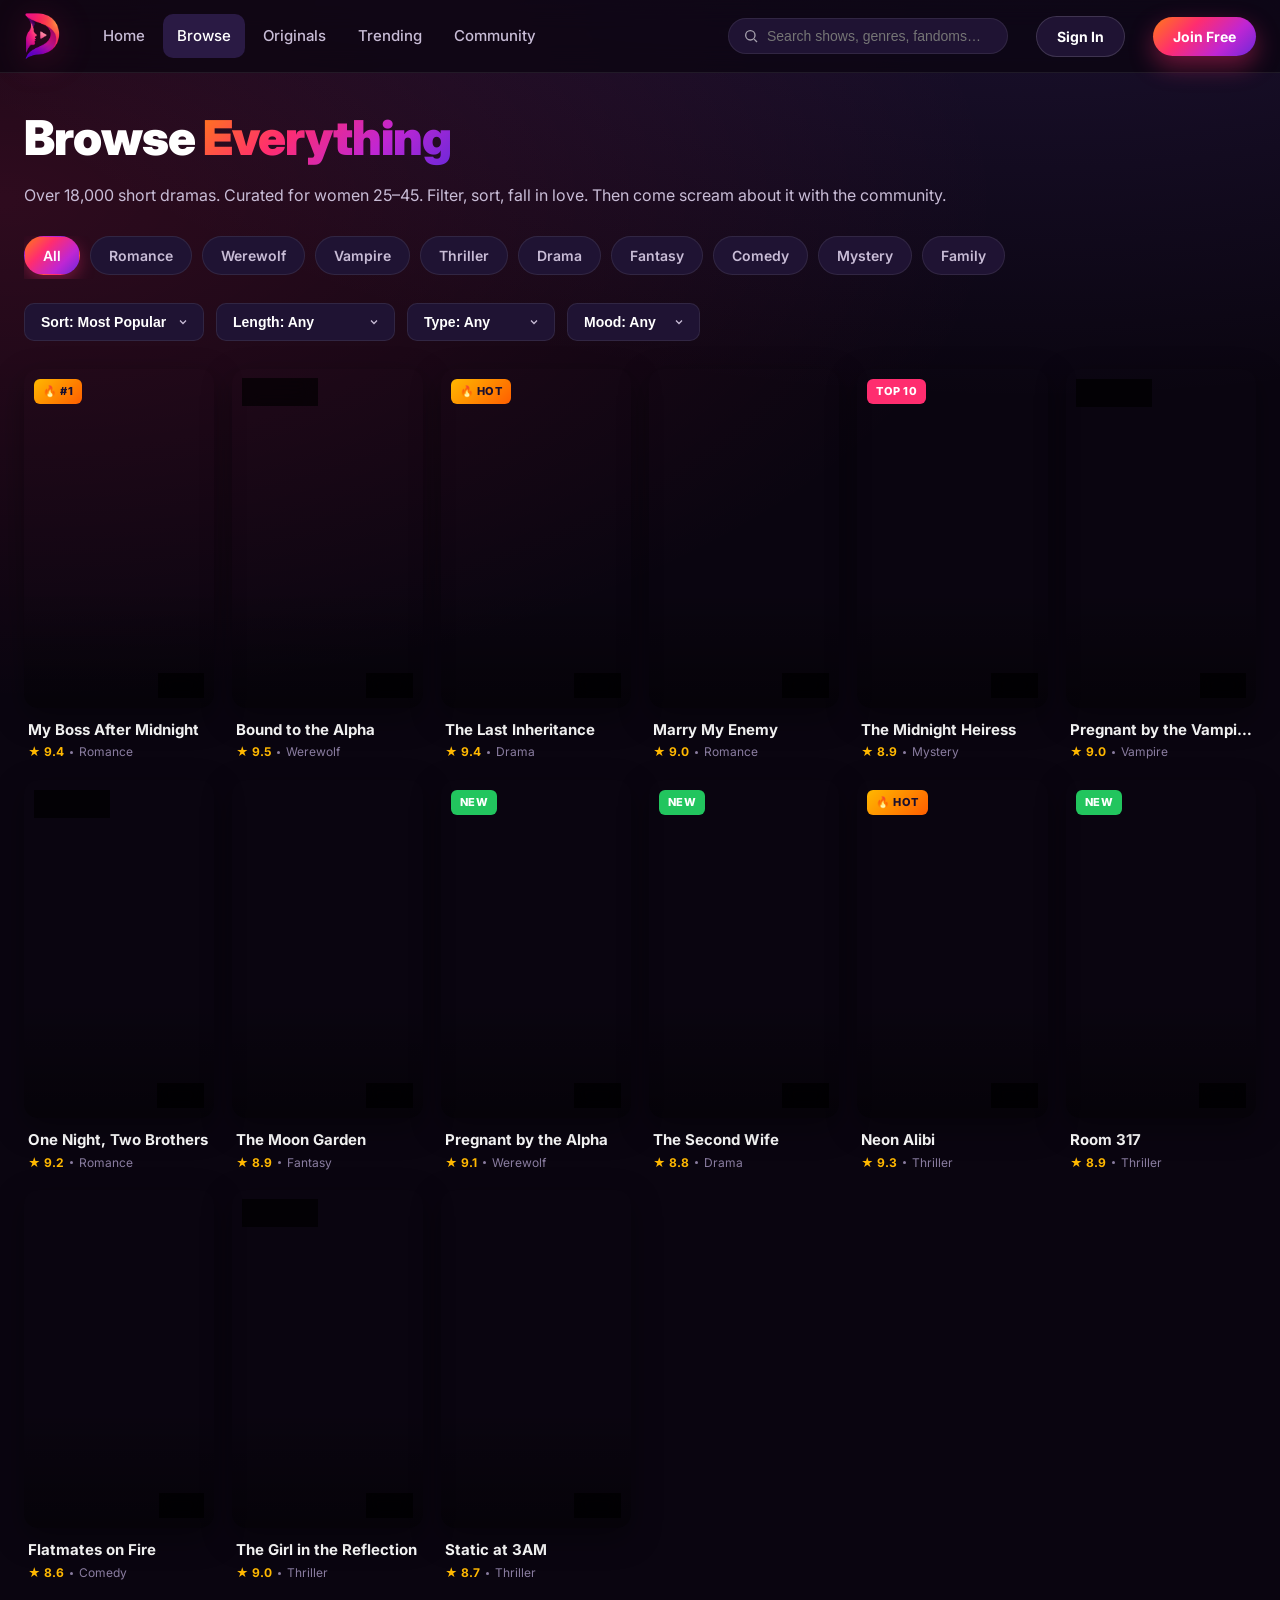
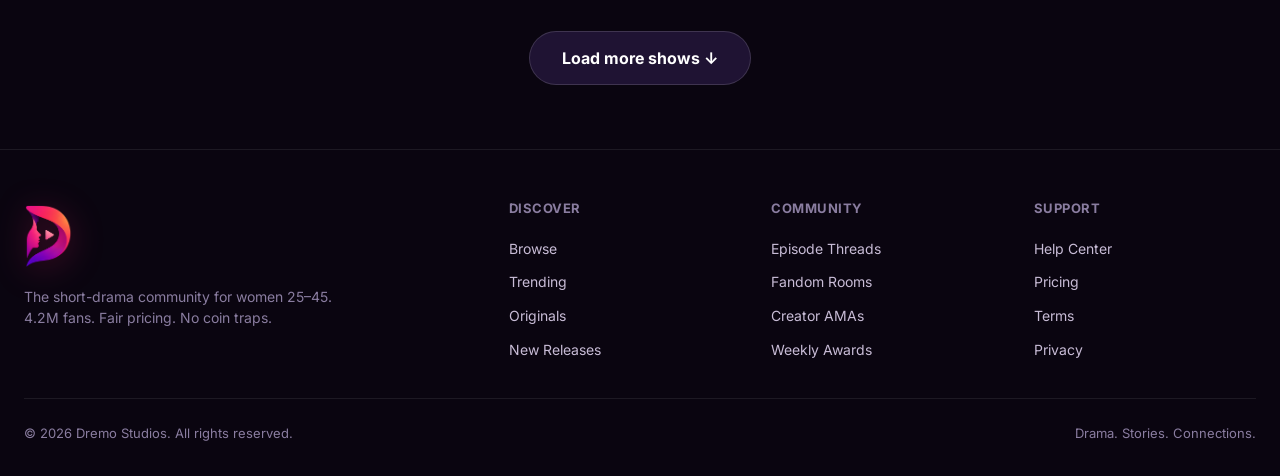
==== commit a7198ae3: "Add files via upload" ====
--- a/browse.html
+++ b/browse.html
@@ -4,7 +4,7 @@
 <meta charset="UTF-8" />
 <meta name="viewport" content="width=device-width, initial-scale=1.0" />
 <title>Browse — Dremo</title>
-<link rel="icon" type="image/svg+xml" href="logo-mark.svg" />
+<link rel="icon" type="image/png" href="logo.png" />
 <link rel="preconnect" href="https://fonts.googleapis.com">
 <link rel="preconnect" href="https://fonts.gstatic.com" crossorigin>
 <link href="https://fonts.googleapis.com/css2?family=Inter:wght@400;500;600;700;800;900&display=swap" rel="stylesheet">
@@ -15,11 +15,7 @@
 <header class="nav">
   <div class="container nav-inner">
     <a href="index.html" class="logo">
-      <span class="logo-mark"><img src="logo-mark.svg" alt="Dremo"/></span>
-      <span class="logo-stack">
-        <span class="logo-text">Dremo</span>
-        <span class="logo-tagline">DRAMA · STORIES · CONNECTIONS</span>
-      </span>
+      <img src="logo.png" alt="Dremo — Drama. Stories. Connections." class="logo-img"/>
     </a>
     <nav class="nav-links">
       <a href="index.html">Home</a>
@@ -44,22 +40,18 @@
     <p>Over 18,000 short dramas. Curated for women 25–45. Filter, sort, fall in love. Then come scream about it with the community.</p>
   </section>
 
-  <!-- Categories -->
   <section style="margin: 12px 0;">
     <div class="category-bar">
       <button class="cat-chip active">All</button>
       <button class="cat-chip">Romance</button>
-      <button class="cat-chip">Billionaire</button>
       <button class="cat-chip">Werewolf</button>
-      <button class="cat-chip">Revenge</button>
+      <button class="cat-chip">Vampire</button>
       <button class="cat-chip">Thriller</button>
-      <button class="cat-chip">Mafia</button>
+      <button class="cat-chip">Drama</button>
       <button class="cat-chip">Fantasy</button>
       <button class="cat-chip">Comedy</button>
-      <button class="cat-chip">High School</button>
-      <button class="cat-chip">Time Travel</button>
+      <button class="cat-chip">Mystery</button>
       <button class="cat-chip">Family</button>
-      <button class="cat-chip">Royal</button>
     </div>
 
     <div class="filter-row">
@@ -91,283 +83,82 @@
     </div>
   </section>
 
-  <!-- Big poster grid -->
   <section style="margin-top: 20px;">
     <div class="poster-grid">
 
       <a href="series.html" class="show-card">
-        <div class="poster-frame">
-          <div class="poster bg-grad-1">
-            <span class="poster-art">M</span>
-            <span class="poster-badge badge-hot">🔥 #1</span>
-            <span class="poster-eps">72 EP</span>
-            <div class="poster-info"><div class="poster-title">Married to my Boss by Mistake</div><div class="poster-sub">Romance · CEO</div></div>
-          </div>
-        </div>
-        <div class="show-meta"><div class="show-name">Married to my Boss by Mistake</div><div class="show-tags"><span class="show-rating">★ 9.4</span><span class="dot"></span><span>Romance</span></div></div>
-      </a>
-
-      <a href="series.html" class="show-card">
-        <div class="poster-frame">
-          <div class="poster bg-grad-7">
-            <span class="poster-art">A</span>
-            <span class="poster-badge badge-original">ORIGINAL</span>
-            <span class="poster-eps">60 EP</span>
-            <div class="poster-info"><div class="poster-title">The Alpha's Forbidden Mate</div><div class="poster-sub">Werewolf · Fantasy</div></div>
-          </div>
-        </div>
-        <div class="show-meta"><div class="show-name">The Alpha's Forbidden Mate</div><div class="show-tags"><span class="show-rating">★ 9.5</span><span class="dot"></span><span>Werewolf</span></div></div>
-      </a>
-
-      <a href="series.html" class="show-card">
-        <div class="poster-frame">
-          <div class="poster bg-grad-2">
-            <span class="poster-art">R</span>
-            <span class="poster-badge badge-hot">🔥 HOT</span>
-            <span class="poster-eps">88 EP</span>
-            <div class="poster-info"><div class="poster-title">Revenge in Heels</div><div class="poster-sub">Drama · Revenge</div></div>
-          </div>
-        </div>
-        <div class="show-meta"><div class="show-name">Revenge in Heels</div><div class="show-tags"><span class="show-rating">★ 9.4</span><span class="dot"></span><span>Revenge</span></div></div>
-      </a>
-
-      <a href="series.html" class="show-card">
-        <div class="poster-frame">
-          <div class="poster bg-grad-3">
-            <span class="poster-art">M</span>
-            <span class="poster-eps">64 EP</span>
-            <div class="poster-info"><div class="poster-title">My Husband Is a Mafia King</div><div class="poster-sub">Mafia · Romance</div></div>
-          </div>
-        </div>
-        <div class="show-meta"><div class="show-name">My Husband Is a Mafia King</div><div class="show-tags"><span class="show-rating">★ 9.0</span><span class="dot"></span><span>Mafia</span></div></div>
-      </a>
-
-      <a href="series.html" class="show-card">
-        <div class="poster-frame">
-          <div class="poster bg-grad-9">
-            <span class="poster-art">P</span>
-            <span class="poster-badge badge-top">TOP 10</span>
-            <span class="poster-eps">50 EP</span>
-            <div class="poster-info"><div class="poster-title">Pretending to be His Wife</div><div class="poster-sub">Romance · Drama</div></div>
-          </div>
-        </div>
-        <div class="show-meta"><div class="show-name">Pretending to be His Wife</div><div class="show-tags"><span class="show-rating">★ 8.9</span><span class="dot"></span><span>Romance</span></div></div>
-      </a>
-
-      <a href="series.html" class="show-card">
-        <div class="poster-frame">
-          <div class="poster bg-grad-8">
-            <span class="poster-art">D</span>
-            <span class="poster-badge badge-original">ORIGINAL</span>
-            <span class="poster-eps">70 EP</span>
-            <div class="poster-info"><div class="poster-title">Diary of a Hidden Heiress</div><div class="poster-sub">Drama · Family</div></div>
-          </div>
-        </div>
-        <div class="show-meta"><div class="show-name">Diary of a Hidden Heiress</div><div class="show-tags"><span class="show-rating">★ 9.0</span><span class="dot"></span><span>Drama</span></div></div>
-      </a>
-
-      <a href="series.html" class="show-card">
-        <div class="poster-frame">
-          <div class="poster bg-grad-11">
-            <span class="poster-art">S</span>
-            <span class="poster-badge badge-original">ORIGINAL</span>
-            <span class="poster-eps">56 EP</span>
-            <div class="poster-info"><div class="poster-title">Second Chance with the CEO</div><div class="poster-sub">Romance · Time Travel</div></div>
-          </div>
-        </div>
-        <div class="show-meta"><div class="show-name">Second Chance with the CEO</div><div class="show-tags"><span class="show-rating">★ 9.2</span><span class="dot"></span><span>Time Travel</span></div></div>
-      </a>
-
-      <a href="series.html" class="show-card">
-        <div class="poster-frame">
-          <div class="poster bg-grad-12">
-            <span class="poster-art">F</span>
-            <span class="poster-eps">48 EP</span>
-            <div class="poster-info"><div class="poster-title">Fated to the Fire Dragon</div><div class="poster-sub">Fantasy · Romance</div></div>
-          </div>
-        </div>
-        <div class="show-meta"><div class="show-name">Fated to the Fire Dragon</div><div class="show-tags"><span class="show-rating">★ 8.9</span><span class="dot"></span><span>Fantasy</span></div></div>
-      </a>
-
-      <a href="series.html" class="show-card">
-        <div class="poster-frame">
-          <div class="poster bg-grad-5">
-            <span class="poster-art">L</span>
-            <span class="poster-badge badge-new">NEW</span>
-            <span class="poster-eps">30 EP</span>
-            <div class="poster-info"><div class="poster-title">Love at First Lie</div><div class="poster-sub">Romance · Drama</div></div>
-          </div>
-        </div>
-        <div class="show-meta"><div class="show-name">Love at First Lie</div><div class="show-tags"><span class="show-rating">★ 9.1</span><span class="dot"></span><span>Romance</span></div></div>
-      </a>
-
-      <a href="series.html" class="show-card">
-        <div class="poster-frame">
-          <div class="poster bg-grad-6">
-            <span class="poster-art">B</span>
-            <span class="poster-badge badge-new">NEW</span>
-            <span class="poster-eps">24 EP</span>
-            <div class="poster-info"><div class="poster-title">Bound by Blood Ties</div><div class="poster-sub">Mafia · Thriller</div></div>
-          </div>
-        </div>
-        <div class="show-meta"><div class="show-name">Bound by Blood Ties</div><div class="show-tags"><span class="show-rating">★ 8.8</span><span class="dot"></span><span>Mafia</span></div></div>
-      </a>
-
-      <a href="series.html" class="show-card">
-        <div class="poster-frame">
-          <div class="poster bg-grad-10">
-            <span class="poster-art">C</span>
-            <span class="poster-badge badge-hot">🔥 HOT</span>
-            <span class="poster-eps">40 EP</span>
-            <div class="poster-info"><div class="poster-title">Cinderella's Revenge</div><div class="poster-sub">Drama · Revenge</div></div>
-          </div>
-        </div>
-        <div class="show-meta"><div class="show-name">Cinderella's Revenge</div><div class="show-tags"><span class="show-rating">★ 9.3</span><span class="dot"></span><span>Revenge</span></div></div>
-      </a>
-
-      <a href="series.html" class="show-card">
-        <div class="poster-frame">
-          <div class="poster bg-grad-4">
-            <span class="poster-art">H</span>
-            <span class="poster-badge badge-new">NEW</span>
-            <span class="poster-eps">32 EP</span>
-            <div class="poster-info"><div class="poster-title">His Hidden Princess</div><div class="poster-sub">Royal · Romance</div></div>
-          </div>
-        </div>
-        <div class="show-meta"><div class="show-name">His Hidden Princess</div><div class="show-tags"><span class="show-rating">★ 8.9</span><span class="dot"></span><span>Royal</span></div></div>
-      </a>
-
-      <a href="series.html" class="show-card">
-        <div class="poster-frame">
-          <div class="poster bg-grad-3">
-            <span class="poster-art">N</span>
-            <span class="poster-eps">18 EP</span>
-            <div class="poster-info"><div class="poster-title">Night Shift Romance</div><div class="poster-sub">Comedy · Romance</div></div>
-          </div>
-        </div>
-        <div class="show-meta"><div class="show-name">Night Shift Romance</div><div class="show-tags"><span class="show-rating">★ 8.6</span><span class="dot"></span><span>Comedy</span></div></div>
-      </a>
-
-      <a href="series.html" class="show-card">
-        <div class="poster-frame">
-          <div class="poster bg-grad-9">
-            <span class="poster-art">E</span>
-            <span class="poster-badge badge-original">ORIGINAL</span>
-            <span class="poster-eps">22 EP</span>
-            <div class="poster-info"><div class="poster-title">Echoes of a Past Life</div><div class="poster-sub">Time Travel · Drama</div></div>
-          </div>
-        </div>
-        <div class="show-meta"><div class="show-name">Echoes of a Past Life</div><div class="show-tags"><span class="show-rating">★ 9.0</span><span class="dot"></span><span>Time Travel</span></div></div>
-      </a>
-
-      <a href="series.html" class="show-card">
-        <div class="poster-frame">
-          <div class="poster bg-grad-7">
-            <span class="poster-art">W</span>
-            <span class="poster-eps">52 EP</span>
-            <div class="poster-info"><div class="poster-title">When the Wolf Loves a Witch</div><div class="poster-sub">Werewolf · Fantasy</div></div>
-          </div>
-        </div>
-        <div class="show-meta"><div class="show-name">When the Wolf Loves a Witch</div><div class="show-tags"><span class="show-rating">★ 8.7</span><span class="dot"></span><span>Werewolf</span></div></div>
-      </a>
-
-      <a href="series.html" class="show-card">
-        <div class="poster-frame">
-          <div class="poster bg-grad-2">
-            <span class="poster-art">S</span>
-            <span class="poster-eps">36 EP</span>
-            <div class="poster-info"><div class="poster-title">She Walked Out a Queen</div><div class="poster-sub">Drama · Revenge</div></div>
-          </div>
-        </div>
-        <div class="show-meta"><div class="show-name">She Walked Out a Queen</div><div class="show-tags"><span class="show-rating">★ 9.0</span><span class="dot"></span><span>Drama</span></div></div>
-      </a>
-
-      <a href="series.html" class="show-card">
-        <div class="poster-frame">
-          <div class="poster bg-grad-12">
-            <span class="poster-art">B</span>
-            <span class="poster-eps">42 EP</span>
-            <div class="poster-info"><div class="poster-title">The Billionaire's Nanny</div><div class="poster-sub">Romance · Family</div></div>
-          </div>
-        </div>
-        <div class="show-meta"><div class="show-name">The Billionaire's Nanny</div><div class="show-tags"><span class="show-rating">★ 8.8</span><span class="dot"></span><span>Romance</span></div></div>
-      </a>
-
-      <a href="series.html" class="show-card">
-        <div class="poster-frame">
-          <div class="poster bg-grad-1">
-            <span class="poster-art">U</span>
-            <span class="poster-eps">28 EP</span>
-            <div class="poster-info"><div class="poster-title">Until the Music Stops</div><div class="poster-sub">Romance · Drama</div></div>
-          </div>
-        </div>
-        <div class="show-meta"><div class="show-name">Until the Music Stops</div><div class="show-tags"><span class="show-rating">★ 8.7</span><span class="dot"></span><span>Romance</span></div></div>
-      </a>
-
-      <a href="series.html" class="show-card">
-        <div class="poster-frame">
-          <div class="poster bg-grad-11">
-            <span class="poster-art">R</span>
-            <span class="poster-eps">38 EP</span>
-            <div class="poster-info"><div class="poster-title">Rewind My Heart</div><div class="poster-sub">Time Travel · Romance</div></div>
-          </div>
-        </div>
-        <div class="show-meta"><div class="show-name">Rewind My Heart</div><div class="show-tags"><span class="show-rating">★ 9.1</span><span class="dot"></span><span>Time Travel</span></div></div>
-      </a>
-
-      <a href="series.html" class="show-card">
-        <div class="poster-frame">
-          <div class="poster bg-grad-6">
-            <span class="poster-art">T</span>
-            <span class="poster-eps">46 EP</span>
-            <div class="poster-info"><div class="poster-title">The Don's Daughter</div><div class="poster-sub">Mafia · Romance</div></div>
-          </div>
-        </div>
-        <div class="show-meta"><div class="show-name">The Don's Daughter</div><div class="show-tags"><span class="show-rating">★ 8.9</span><span class="dot"></span><span>Mafia</span></div></div>
-      </a>
-
-      <a href="series.html" class="show-card">
-        <div class="poster-frame">
-          <div class="poster bg-grad-4">
-            <span class="poster-art">P</span>
-            <span class="poster-eps">34 EP</span>
-            <div class="poster-info"><div class="poster-title">Prince in Disguise</div><div class="poster-sub">Royal · Comedy</div></div>
-          </div>
-        </div>
-        <div class="show-meta"><div class="show-name">Prince in Disguise</div><div class="show-tags"><span class="show-rating">★ 8.5</span><span class="dot"></span><span>Royal</span></div></div>
-      </a>
-
-      <a href="series.html" class="show-card">
-        <div class="poster-frame">
-          <div class="poster bg-grad-8">
-            <span class="poster-art">L</span>
-            <span class="poster-eps">26 EP</span>
-            <div class="poster-info"><div class="poster-title">Lost & Found in Paris</div><div class="poster-sub">Romance · Drama</div></div>
-          </div>
-        </div>
-        <div class="show-meta"><div class="show-name">Lost & Found in Paris</div><div class="show-tags"><span class="show-rating">★ 8.8</span><span class="dot"></span><span>Romance</span></div></div>
-      </a>
-
-      <a href="series.html" class="show-card">
-        <div class="poster-frame">
-          <div class="poster bg-grad-10">
-            <span class="poster-art">T</span>
-            <span class="poster-eps">62 EP</span>
-            <div class="poster-info"><div class="poster-title">The Substitute Bride</div><div class="poster-sub">Drama · Romance</div></div>
-          </div>
-        </div>
-        <div class="show-meta"><div class="show-name">The Substitute Bride</div><div class="show-tags"><span class="show-rating">★ 9.2</span><span class="dot"></span><span>Drama</span></div></div>
-      </a>
-
-      <a href="series.html" class="show-card">
-        <div class="poster-frame">
-          <div class="poster bg-grad-5">
-            <span class="poster-art">W</span>
-            <span class="poster-eps">44 EP</span>
-            <div class="poster-info"><div class="poster-title">When My Ex Came Back Rich</div><div class="poster-sub">Revenge · Comedy</div></div>
-          </div>
-        </div>
-        <div class="show-meta"><div class="show-name">When My Ex Came Back Rich</div><div class="show-tags"><span class="show-rating">★ 9.0</span><span class="dot"></span><span>Revenge</span></div></div>
+        <div class="poster-frame"><div class="poster" style="background-image:url('posters/my-boss-after-midnight.png')"><span class="poster-badge badge-hot">🔥 #1</span><span class="poster-eps">72 EP</span></div></div>
+        <div class="show-meta"><div class="show-name">My Boss After Midnight</div><div class="show-tags"><span class="show-rating">★ 9.4</span><span class="dot"></span><span>Romance</span></div></div>
+      </a>
+
+      <a href="series.html" class="show-card">
+        <div class="poster-frame"><div class="poster" style="background-image:url('posters/bound-to-the-alpha.png')"><span class="poster-badge badge-original">ORIGINAL</span><span class="poster-eps">60 EP</span></div></div>
+        <div class="show-meta"><div class="show-name">Bound to the Alpha</div><div class="show-tags"><span class="show-rating">★ 9.5</span><span class="dot"></span><span>Werewolf</span></div></div>
+      </a>
+
+      <a href="series.html" class="show-card">
+        <div class="poster-frame"><div class="poster" style="background-image:url('posters/the-last-inheritance.png')"><span class="poster-badge badge-hot">🔥 HOT</span><span class="poster-eps">88 EP</span></div></div>
+        <div class="show-meta"><div class="show-name">The Last Inheritance</div><div class="show-tags"><span class="show-rating">★ 9.4</span><span class="dot"></span><span>Drama</span></div></div>
+      </a>
+
+      <a href="series.html" class="show-card">
+        <div class="poster-frame"><div class="poster" style="background-image:url('posters/marry-my-enemy.png')"><span class="poster-eps">64 EP</span></div></div>
+        <div class="show-meta"><div class="show-name">Marry My Enemy</div><div class="show-tags"><span class="show-rating">★ 9.0</span><span class="dot"></span><span>Romance</span></div></div>
+      </a>
+
+      <a href="series.html" class="show-card">
+        <div class="poster-frame"><div class="poster" style="background-image:url('posters/midnight-heiress.png')"><span class="poster-badge badge-top">TOP 10</span><span class="poster-eps">50 EP</span></div></div>
+        <div class="show-meta"><div class="show-name">The Midnight Heiress</div><div class="show-tags"><span class="show-rating">★ 8.9</span><span class="dot"></span><span>Mystery</span></div></div>
+      </a>
+
+      <a href="series.html" class="show-card">
+        <div class="poster-frame"><div class="poster" style="background-image:url('posters/pregnant-by-the-vampire-king.png')"><span class="poster-badge badge-original">ORIGINAL</span><span class="poster-eps">70 EP</span></div></div>
+        <div class="show-meta"><div class="show-name">Pregnant by the Vampire King</div><div class="show-tags"><span class="show-rating">★ 9.0</span><span class="dot"></span><span>Vampire</span></div></div>
+      </a>
+
+      <a href="series.html" class="show-card">
+        <div class="poster-frame"><div class="poster" style="background-image:url('posters/one-night-two-brothers.png')"><span class="poster-badge badge-original">ORIGINAL</span><span class="poster-eps">56 EP</span></div></div>
+        <div class="show-meta"><div class="show-name">One Night, Two Brothers</div><div class="show-tags"><span class="show-rating">★ 9.2</span><span class="dot"></span><span>Romance</span></div></div>
+      </a>
+
+      <a href="series.html" class="show-card">
+        <div class="poster-frame"><div class="poster" style="background-image:url('posters/the-moon-garden.png')"><span class="poster-eps">48 EP</span></div></div>
+        <div class="show-meta"><div class="show-name">The Moon Garden</div><div class="show-tags"><span class="show-rating">★ 8.9</span><span class="dot"></span><span>Fantasy</span></div></div>
+      </a>
+
+      <a href="series.html" class="show-card">
+        <div class="poster-frame"><div class="poster" style="background-image:url('posters/pregnant-by-the-alpha.png')"><span class="poster-badge badge-new">NEW</span><span class="poster-eps">30 EP</span></div></div>
+        <div class="show-meta"><div class="show-name">Pregnant by the Alpha</div><div class="show-tags"><span class="show-rating">★ 9.1</span><span class="dot"></span><span>Werewolf</span></div></div>
+      </a>
+
+      <a href="series.html" class="show-card">
+        <div class="poster-frame"><div class="poster" style="background-image:url('posters/the-second-wife.png')"><span class="poster-badge badge-new">NEW</span><span class="poster-eps">24 EP</span></div></div>
+        <div class="show-meta"><div class="show-name">The Second Wife</div><div class="show-tags"><span class="show-rating">★ 8.8</span><span class="dot"></span><span>Drama</span></div></div>
+      </a>
+
+      <a href="series.html" class="show-card">
+        <div class="poster-frame"><div class="poster" style="background-image:url('posters/neon-alibi.png')"><span class="poster-badge badge-hot">🔥 HOT</span><span class="poster-eps">40 EP</span></div></div>
+        <div class="show-meta"><div class="show-name">Neon Alibi</div><div class="show-tags"><span class="show-rating">★ 9.3</span><span class="dot"></span><span>Thriller</span></div></div>
+      </a>
+
+      <a href="series.html" class="show-card">
+        <div class="poster-frame"><div class="poster" style="background-image:url('posters/room-317.png')"><span class="poster-badge badge-new">NEW</span><span class="poster-eps">32 EP</span></div></div>
+        <div class="show-meta"><div class="show-name">Room 317</div><div class="show-tags"><span class="show-rating">★ 8.9</span><span class="dot"></span><span>Thriller</span></div></div>
+      </a>
+
+      <a href="series.html" class="show-card">
+        <div class="poster-frame"><div class="poster" style="background-image:url('posters/flatmates-on-fire.png')"><span class="poster-eps">18 EP</span></div></div>
+        <div class="show-meta"><div class="show-name">Flatmates on Fire</div><div class="show-tags"><span class="show-rating">★ 8.6</span><span class="dot"></span><span>Comedy</span></div></div>
+      </a>
+
+      <a href="series.html" class="show-card">
+        <div class="poster-frame"><div class="poster" style="background-image:url('posters/girl-in-the-reflection.png')"><span class="poster-badge badge-original">ORIGINAL</span><span class="poster-eps">22 EP</span></div></div>
+        <div class="show-meta"><div class="show-name">The Girl in the Reflection</div><div class="show-tags"><span class="show-rating">★ 9.0</span><span class="dot"></span><span>Thriller</span></div></div>
+      </a>
+
+      <a href="series.html" class="show-card">
+        <div class="poster-frame"><div class="poster" style="background-image:url('posters/static-at-3am.png')"><span class="poster-eps">52 EP</span></div></div>
+        <div class="show-meta"><div class="show-name">Static at 3AM</div><div class="show-tags"><span class="show-rating">★ 8.7</span><span class="dot"></span><span>Thriller</span></div></div>
       </a>
 
     </div>
@@ -384,11 +175,7 @@
     <div class="footer-grid">
       <div class="footer-col footer-brand">
         <a href="index.html" class="logo">
-          <span class="logo-mark"><img src="logo-mark.svg" alt="Dremo"/></span>
-          <span class="logo-stack">
-            <span class="logo-text">Dremo</span>
-            <span class="logo-tagline">DRAMA · STORIES · CONNECTIONS</span>
-          </span>
+          <img src="logo.png" alt="Dremo — Drama. Stories. Connections." class="logo-img"/>
         </a>
         <p>The short-drama community for women 25–45. 4.2M fans. Fair pricing. No coin traps.</p>
       </div>
@@ -410,7 +197,6 @@
         <h4>Support</h4>
         <a href="#">Help Center</a>
         <a href="#">Pricing</a>
-        <a href="#">Subscriptions</a>
         <a href="#">Terms</a>
         <a href="#">Privacy</a>
       </div>
--- a/styles.css
+++ b/styles.css
@@ -1,5 +1,5 @@
 /* =========================================================
-   PLOTZ - Short Drama Streaming
+   DREMO - Drama. Stories. Connections.
    Shared stylesheet
    ========================================================= */
 
@@ -16,13 +16,13 @@
   --text-2: #c8bcd6;
   --text-3: #8a7da0;
 
-  --primary: #ff2d6f;        /* hot pink */
+  --primary: #ff2d6f;
   --primary-2: #ff5e95;
-  --secondary: #8b5cf6;      /* violet */
-  --accent: #ffb800;         /* gold for HOT badge */
+  --secondary: #8b5cf6;
+  --accent: #ffb800;
   --success: #22c55e;
 
-  --grad-hero: linear-gradient(135deg, #ff2d6f 0%, #8b5cf6 50%, #3b82f6 100%);
+  --grad-hero: linear-gradient(135deg, #ff7a18 0%, #ff2d6f 35%, #c026d3 70%, #6d28d9 100%);
   --grad-card-1: linear-gradient(135deg, #ff2d6f 0%, #8b5cf6 100%);
   --grad-card-2: linear-gradient(135deg, #f59e0b 0%, #ef4444 100%);
   --grad-card-3: linear-gradient(135deg, #06b6d4 0%, #8b5cf6 100%);
@@ -87,32 +87,21 @@
 .logo {
   display: flex; align-items: center; gap: 10px;
   font-weight: 900; font-size: 26px; letter-spacing: -0.5px;
-}
-.logo-mark {
-  width: 38px; height: 38px;
-  display: grid; place-items: center;
-  filter: drop-shadow(0 6px 16px rgba(255, 45, 111, 0.4));
-}
-.logo-mark img, .logo-mark svg { width: 100%; height: 100%; display: block; }
-.logo-text {
-  background: linear-gradient(135deg, #ffffff 0%, #ffe1ec 100%);
-  -webkit-background-clip: text;
-  background-clip: text;
-  color: transparent;
-  letter-spacing: -1px;
-}
-.logo-tagline {
-  font-size: 9px;
-  letter-spacing: 1.6px;
-  font-weight: 700;
-  background: linear-gradient(90deg, #c026d3, #ff2d6f, #ff7a18);
-  -webkit-background-clip: text;
-  background-clip: text;
-  color: transparent;
-  margin-top: -4px;
+  flex-shrink: 0;
+}
+.logo-img {
   display: block;
-}
-.logo-stack { display: flex; flex-direction: column; line-height: 1; }
+  height: 48px;
+  width: auto;
+  max-width: 220px;
+  object-fit: contain;
+  filter: drop-shadow(0 6px 16px rgba(255, 45, 111, 0.25));
+}
+footer .logo-img { height: 64px; max-width: 280px; }
+@media (max-width: 640px) {
+  .logo-img { height: 38px; max-width: 160px; }
+}
+
 .nav-links { display: flex; gap: 4px; flex: 1; }
 .nav-links a {
   padding: 10px 14px; border-radius: 10px;
@@ -246,7 +235,7 @@
 }
 .poster-frame:hover { transform: rotate(0deg) scale(1.03); }
 
-/* =================== POSTER ART (CSS-based) =================== */
+/* =================== POSTER ART =================== */
 .poster {
   position: relative;
   width: 100%;
@@ -255,26 +244,17 @@
   display: flex;
   align-items: flex-end;
   padding: 16px;
+  background-size: cover;
+  background-position: center center;
+  background-repeat: no-repeat;
 }
 .poster::before {
   content: '';
   position: absolute; inset: 0;
-  background: linear-gradient(180deg, transparent 35%, rgba(0,0,0,0.85) 100%);
+  /* Subtle bottom darken so badges are readable; titles are baked into the artwork */
+  background: linear-gradient(180deg, transparent 65%, rgba(0,0,0,0.45) 100%);
   z-index: 1;
-}
-.poster-art {
-  position: absolute; inset: 0;
-  display: grid; place-items: center;
-  font-size: 80px;
-  font-weight: 900;
-  color: rgba(255, 255, 255, 0.18);
-  letter-spacing: -2px;
-}
-.poster-art-icon {
-  position: absolute;
-  font-size: 90px;
-  opacity: 0.3;
-  filter: blur(0.5px);
+  pointer-events: none;
 }
 .poster-info {
   position: relative; z-index: 2;
@@ -303,7 +283,7 @@
 .badge-hot { background: linear-gradient(135deg, #ffb800, #ff5e00); color: #1a0f2e; }
 .badge-new { background: var(--success); color: white; }
 .badge-top { background: var(--primary); color: white; }
-.badge-original { background: rgba(0,0,0,0.6); border: 1px solid rgba(255,255,255,0.3); color: white; backdrop-filter: blur(8px); }
+.badge-original { background: rgba(0,0,0,0.65); border: 1px solid rgba(255,255,255,0.35); color: white; backdrop-filter: blur(8px); }
 
 .poster-eps {
   position: absolute; bottom: 10px; right: 10px; z-index: 3;
@@ -314,20 +294,6 @@
   font-size: 11px; font-weight: 600;
   color: white;
 }
-
-/* gradient palettes for posters */
-.bg-grad-1 { background: var(--grad-card-1); }
-.bg-grad-2 { background: var(--grad-card-2); }
-.bg-grad-3 { background: var(--grad-card-3); }
-.bg-grad-4 { background: var(--grad-card-4); }
-.bg-grad-5 { background: var(--grad-card-5); }
-.bg-grad-6 { background: var(--grad-card-6); }
-.bg-grad-7 { background: linear-gradient(135deg, #1e3a8a, #db2777); }
-.bg-grad-8 { background: linear-gradient(135deg, #064e3b, #f59e0b); }
-.bg-grad-9 { background: linear-gradient(135deg, #4c1d95, #f472b6); }
-.bg-grad-10 { background: linear-gradient(135deg, #831843, #fb7185); }
-.bg-grad-11 { background: linear-gradient(135deg, #1e293b, #06b6d4); }
-.bg-grad-12 { background: linear-gradient(135deg, #7c2d12, #facc15); }
 
 /* =================== SECTIONS =================== */
 section { margin: 64px 0; }
@@ -462,6 +428,7 @@
   overflow: hidden;
   flex-shrink: 0;
 }
+.trending-poster .poster::before { background: transparent; }
 .trending-info { flex: 1; min-width: 0; }
 .trending-name { font-weight: 700; font-size: 15px; margin-bottom: 4px; }
 .trending-tags { font-size: 12px; color: var(--text-3); }
@@ -504,6 +471,14 @@
   color: rgba(255,255,255,0.85);
   font-weight: 600;
 }
+.bg-grad-1 { background: var(--grad-card-1); }
+.bg-grad-2 { background: var(--grad-card-2); }
+.bg-grad-3 { background: var(--grad-card-3); }
+.bg-grad-4 { background: var(--grad-card-4); }
+.bg-grad-5 { background: var(--grad-card-5); }
+.bg-grad-6 { background: var(--grad-card-6); }
+.bg-grad-7 { background: linear-gradient(135deg, #1e3a8a, #db2777); }
+.bg-grad-8 { background: linear-gradient(135deg, #064e3b, #f59e0b); }
 
 /* =================== APP CTA =================== */
 .app-cta {
@@ -573,8 +548,7 @@
   overflow: hidden;
   transform: rotate(-4deg);
 }
-.phone .poster { padding: 12px; }
-.phone .poster-title { font-size: 14px; }
+.phone .poster { padding: 12px; height: 100%; }
 
 /* =================== FOOTER =================== */
 footer {
@@ -627,13 +601,13 @@
 }
 .series-hero-bg {
   position: absolute; inset: 0; z-index: -1;
-  opacity: 0.5;
-  filter: blur(40px);
+  opacity: 0.4;
+  filter: blur(40px) saturate(1.4);
   transform: scale(1.2);
-}
-.series-poster-wrap {
-  padding-left: 48px;
-}
+  background-size: cover;
+  background-position: center;
+}
+.series-poster-wrap { padding-left: 48px; }
 .series-poster-wrap .poster-frame {
   transform: none;
   box-shadow: var(--shadow-strong);
@@ -658,10 +632,7 @@
   color: var(--accent);
   font-weight: 700;
 }
-.series-tags {
-  display: flex; gap: 8px; flex-wrap: wrap;
-  margin-bottom: 22px;
-}
+.series-tags { display: flex; gap: 8px; flex-wrap: wrap; margin-bottom: 22px; }
 .series-desc {
   color: var(--text-2);
   font-size: 16px;
@@ -672,7 +643,7 @@
 
 .episodes-section { margin-top: 48px; }
 .eps-tabs {
-  display: flex; gap: 8px;
+  display: flex; gap: 8px; flex-wrap: wrap;
   margin-bottom: 22px;
   border-bottom: 1px solid var(--line);
 }
@@ -712,12 +683,14 @@
   flex-shrink: 0;
   position: relative;
 }
+.eps-thumb .poster::before { background: transparent; }
 .eps-thumb-num {
   position: absolute; bottom: 6px; left: 6px;
   background: rgba(0,0,0,0.7);
   padding: 2px 6px;
   border-radius: 4px;
   font-size: 10px; font-weight: 800;
+  z-index: 4;
 }
 .eps-info { flex: 1; min-width: 0; padding-top: 4px; }
 .eps-title { font-weight: 700; font-size: 14px; margin-bottom: 6px; line-height: 1.3; }
@@ -766,11 +739,13 @@
   position: absolute; inset: 0;
   display: flex; align-items: flex-end;
   padding: 20px;
+  background-size: cover;
+  background-position: center;
 }
 .player-poster::before {
   content: '';
   position: absolute; inset: 0;
-  background: linear-gradient(180deg, rgba(0,0,0,0.4) 0%, transparent 30%, transparent 60%, rgba(0,0,0,0.95) 100%);
+  background: linear-gradient(180deg, rgba(0,0,0,0.4) 0%, transparent 30%, transparent 60%, rgba(0,0,0,0.85) 100%);
 }
 .player-overlay-top {
   position: absolute; top: 0; left: 0; right: 0;
@@ -857,21 +832,14 @@
 .side-action:hover .side-action-btn { background: rgba(255, 45, 111, 0.5); }
 .side-action small { font-size: 11px; font-weight: 700; }
 
-/* WATCH SIDEBAR */
 .watch-sidebar {
   background: var(--surface);
   border: 1px solid var(--line);
   border-radius: var(--radius-lg);
   padding: 24px;
 }
-.watch-sidebar h3 {
-  font-size: 18px; font-weight: 800;
-  margin-bottom: 4px;
-}
-.watch-sidebar .meta {
-  color: var(--text-3); font-size: 13px;
-  margin-bottom: 18px;
-}
+.watch-sidebar h3 { font-size: 18px; font-weight: 800; margin-bottom: 4px; }
+.watch-sidebar .meta { color: var(--text-3); font-size: 13px; margin-bottom: 18px; }
 .ep-list {
   display: flex; flex-direction: column;
   gap: 8px;
@@ -904,13 +872,11 @@
   overflow: hidden;
   flex-shrink: 0;
 }
+.ep-row-thumb .poster::before { background: transparent; }
 .ep-row-info { flex: 1; min-width: 0; }
 .ep-row-info h5 { font-size: 13px; font-weight: 700; margin-bottom: 2px; }
 .ep-row-info span { font-size: 11px; color: var(--text-3); }
-.ep-row-icon {
-  font-size: 14px;
-  color: var(--text-3);
-}
+.ep-row-icon { font-size: 14px; color: var(--text-3); }
 .ep-row.current .ep-row-icon { color: var(--primary); }
 
 .coin-banner {
@@ -938,10 +904,7 @@
 }
 
 /* =================== BROWSE PAGE =================== */
-.browse-header {
-  margin-top: 28px;
-  margin-bottom: 28px;
-}
+.browse-header { margin-top: 28px; margin-bottom: 28px; }
 .browse-header h1 {
   font-size: clamp(32px, 4vw, 48px);
   font-weight: 900;
@@ -973,9 +936,7 @@
 }
 
 /* =================== COMMENTS / COMMUNITY =================== */
-.community-section {
-  margin-top: 56px;
-}
+.community-section { margin-top: 56px; }
 .comments-card {
   background: var(--surface);
   border: 1px solid var(--line);
@@ -995,9 +956,7 @@
   padding: 4px 12px; border-radius: 999px;
   font-size: 13px; color: var(--text-2); font-weight: 700;
 }
-.comment-sort {
-  display: flex; gap: 6px;
-}
+.comment-sort { display: flex; gap: 6px; flex-wrap: wrap; }
 .sort-btn {
   padding: 7px 14px;
   border-radius: 999px;
@@ -1039,6 +998,7 @@
   font-family: inherit;
   resize: vertical;
   min-height: 24px;
+  width: 100%;
 }
 .comment-input::placeholder { color: var(--text-3); }
 .comment-input-bar {
@@ -1071,9 +1031,7 @@
   margin-bottom: 4px;
   flex-wrap: wrap;
 }
-.comment-author {
-  font-weight: 700; font-size: 14px;
-}
+.comment-author { font-weight: 700; font-size: 14px; }
 .comment-flair {
   font-size: 10px; font-weight: 800;
   padding: 2px 7px;
@@ -1081,18 +1039,10 @@
   text-transform: uppercase;
   letter-spacing: 0.4px;
 }
-.flair-superfan {
-  background: linear-gradient(135deg, #ff2d6f, #c026d3);
-  color: white;
-}
-.flair-creator {
-  background: linear-gradient(135deg, #ffb800, #ff7a18);
-  color: #1a0f2e;
-}
+.flair-superfan { background: linear-gradient(135deg, #ff2d6f, #c026d3); color: white; }
+.flair-creator { background: linear-gradient(135deg, #ffb800, #ff7a18); color: #1a0f2e; }
 .flair-team { background: var(--secondary); color: white; }
-.comment-time {
-  font-size: 12px; color: var(--text-3);
-}
+.comment-time { font-size: 12px; color: var(--text-3); }
 .comment-text {
   font-size: 15px;
   color: var(--text);
@@ -1100,7 +1050,7 @@
   margin-bottom: 8px;
 }
 .comment-actions {
-  display: flex; gap: 18px;
+  display: flex; gap: 18px; flex-wrap: wrap;
   font-size: 13px; color: var(--text-3); font-weight: 600;
 }
 .comment-actions span {
@@ -1112,7 +1062,6 @@
 .comment-actions .liked { color: var(--primary); }
 .comment-replies {
   margin-top: 14px;
-  padding-left: 0;
   display: flex; flex-direction: column; gap: 16px;
 }
 .comment-reply {
@@ -1144,14 +1093,8 @@
   background: var(--bg-3);
   margin-bottom: 14px;
 }
-.community-card h3 {
-  font-size: 17px; font-weight: 800;
-  margin-bottom: 6px;
-}
-.community-card p {
-  font-size: 14px; color: var(--text-2);
-  line-height: 1.5;
-}
+.community-card h3 { font-size: 17px; font-weight: 800; margin-bottom: 6px; }
+.community-card p { font-size: 14px; color: var(--text-2); line-height: 1.5; }
 .community-meta {
   margin-top: 14px;
   font-size: 12px; color: var(--text-3);
@@ -1208,9 +1151,7 @@
   padding: 18px;
   display: flex; flex-direction: column; gap: 10px;
 }
-.buzz-head {
-  display: flex; align-items: center; gap: 10px;
-}
+.buzz-head { display: flex; align-items: center; gap: 10px; }
 .buzz-name { font-weight: 700; font-size: 14px; }
 .buzz-handle { color: var(--text-3); font-size: 12px; }
 .buzz-text { font-size: 14px; color: var(--text); line-height: 1.5; }
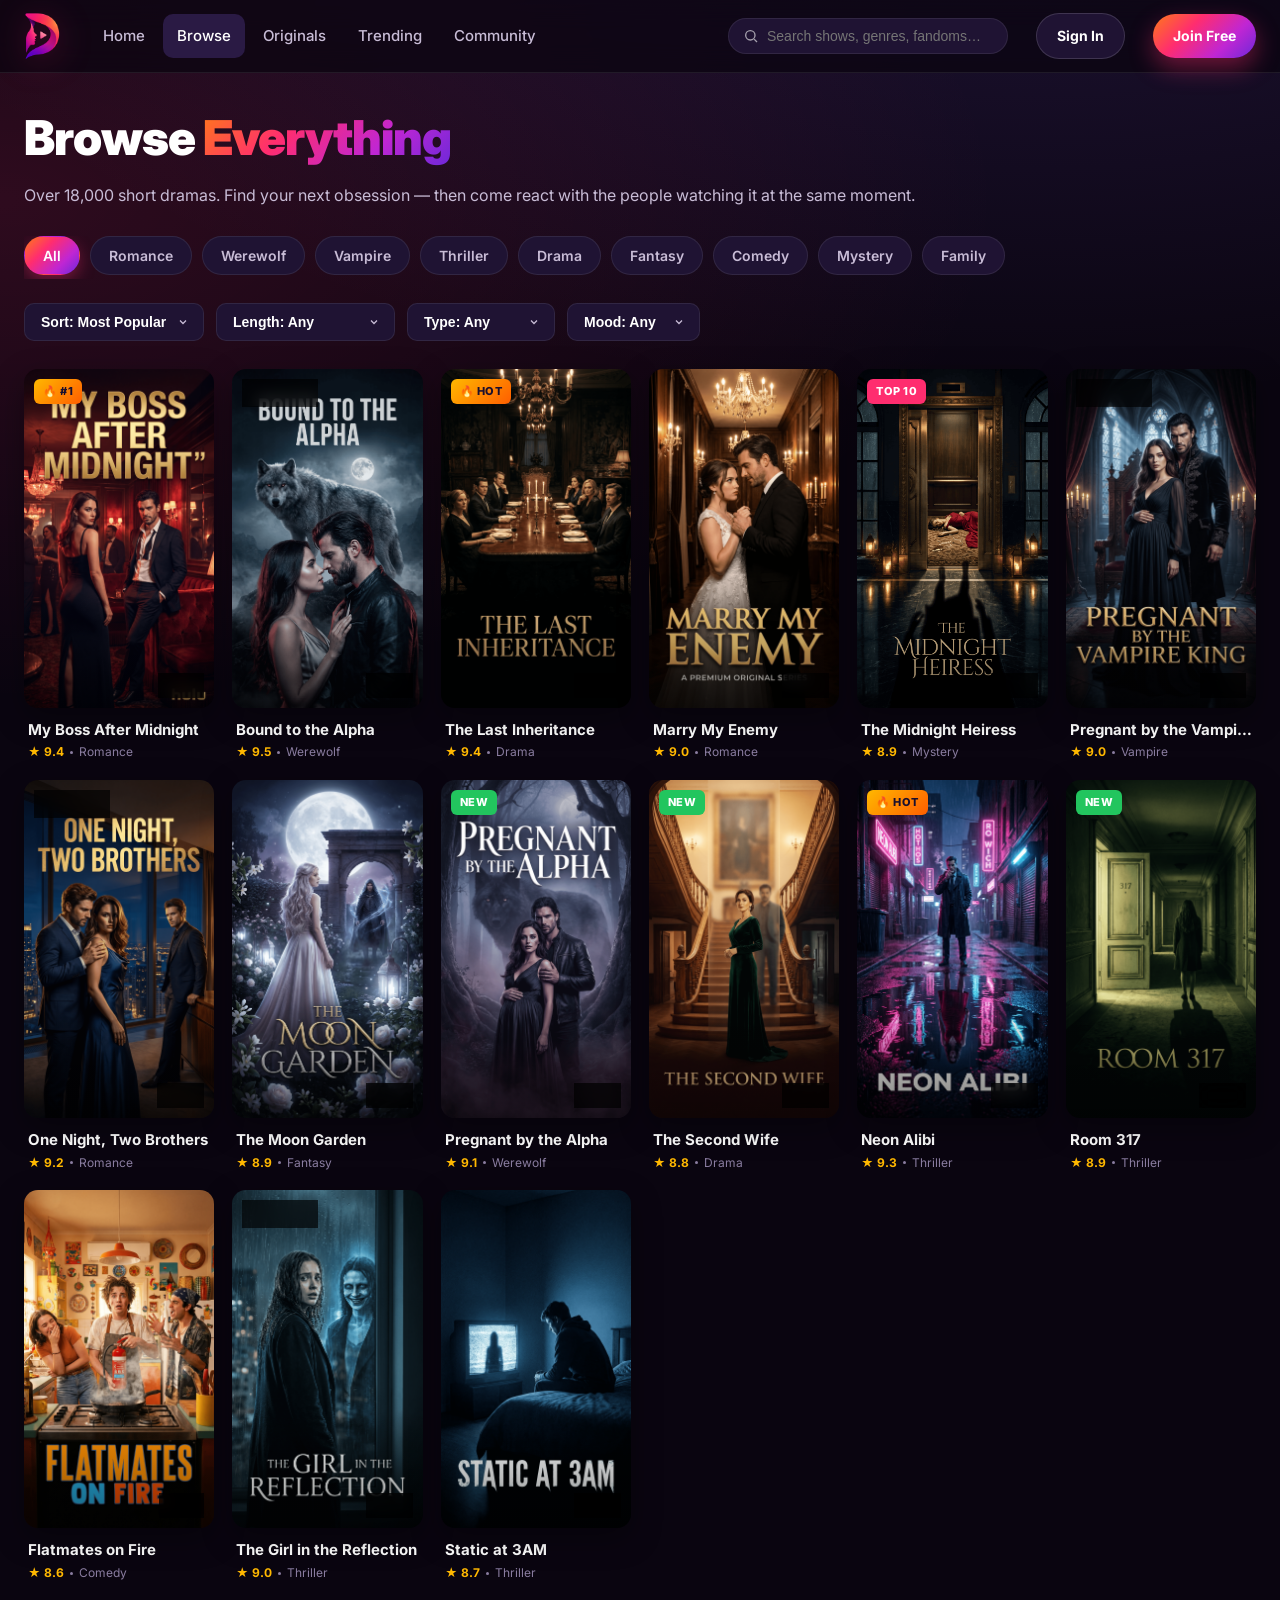
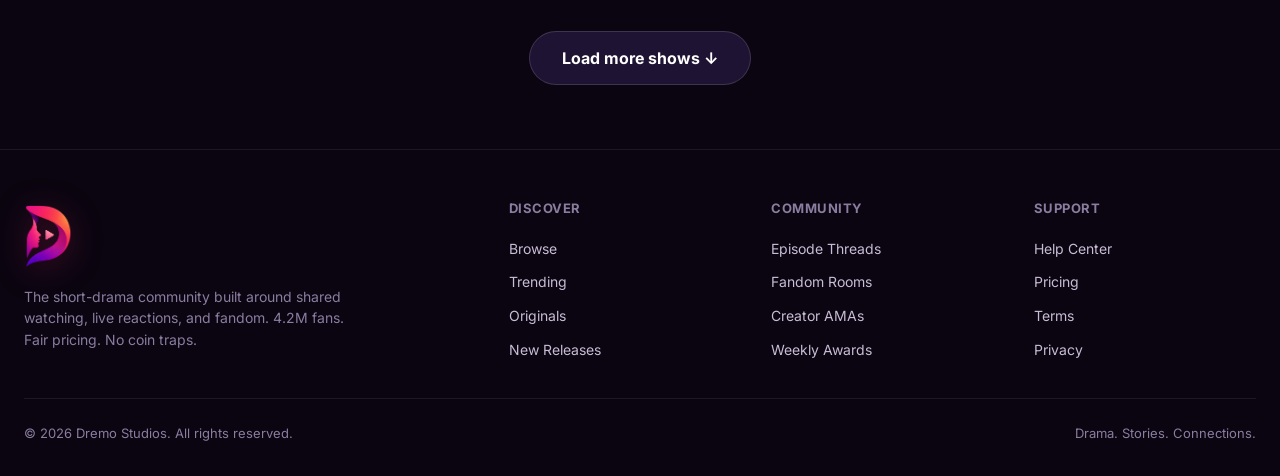
==== commit 8e0da3d1: "Add files via upload" ====
--- a/browse.html
+++ b/browse.html
@@ -20,24 +20,24 @@
     <nav class="nav-links">
       <a href="index.html">Home</a>
       <a href="browse.html" class="active">Browse</a>
-      <a href="browse.html">Originals</a>
-      <a href="browse.html">Trending</a>
+      <a href="browse.html#originals">Originals</a>
+      <a href="browse.html#trending">Trending</a>
       <a href="community.html">Community</a>
     </nav>
     <div class="search-box">
       <svg width="16" height="16" viewBox="0 0 24 24" fill="none" stroke="currentColor" stroke-width="2"><circle cx="11" cy="11" r="7"/><path d="m21 21-4.3-4.3"/></svg>
       <input type="text" placeholder="Search shows, genres, fandoms…" />
     </div>
-    <button class="btn btn-ghost">Sign In</button>
-    <button class="btn btn-primary">Join Free</button>
+    <a href="#signin" class="btn btn-ghost">Sign In</a>
+    <a href="#join" class="btn btn-primary">Join Free</a>
   </div>
 </header>
 
 <main class="container">
 
-  <section class="browse-header">
+  <section class="browse-header" id="trending">
     <h1>Browse <span style="background:var(--grad-hero);-webkit-background-clip:text;background-clip:text;color:transparent;">Everything</span></h1>
-    <p>Over 18,000 short dramas. Curated for women 25–45. Filter, sort, fall in love. Then come scream about it with the community.</p>
+    <p>Over 18,000 short dramas. Find your next obsession — then come react with the people watching it at the same moment.</p>
   </section>
 
   <section style="margin: 12px 0;">
@@ -83,7 +83,7 @@
     </div>
   </section>
 
-  <section style="margin-top: 20px;">
+  <section id="originals" style="margin-top: 20px;">
     <div class="poster-grid">
 
       <a href="series.html" class="show-card">
@@ -177,28 +177,28 @@
         <a href="index.html" class="logo">
           <img src="logo.png" alt="Dremo — Drama. Stories. Connections." class="logo-img"/>
         </a>
-        <p>The short-drama community for women 25–45. 4.2M fans. Fair pricing. No coin traps.</p>
+        <p>The short-drama community built around shared watching, live reactions, and fandom. 4.2M fans. Fair pricing. No coin traps.</p>
       </div>
       <div class="footer-col">
         <h4>Discover</h4>
         <a href="browse.html">Browse</a>
-        <a href="browse.html">Trending</a>
-        <a href="browse.html">Originals</a>
-        <a href="browse.html">New Releases</a>
+        <a href="browse.html#trending">Trending</a>
+        <a href="browse.html#originals">Originals</a>
+        <a href="browse.html#new">New Releases</a>
       </div>
       <div class="footer-col">
         <h4>Community</h4>
-        <a href="community.html">Episode Threads</a>
-        <a href="community.html">Fandom Rooms</a>
-        <a href="community.html">Creator AMAs</a>
-        <a href="community.html">Weekly Awards</a>
+        <a href="community.html#threads">Episode Threads</a>
+        <a href="community.html#fandoms">Fandom Rooms</a>
+        <a href="community.html#amas">Creator AMAs</a>
+        <a href="community.html#awards">Weekly Awards</a>
       </div>
       <div class="footer-col">
         <h4>Support</h4>
-        <a href="#">Help Center</a>
-        <a href="#">Pricing</a>
-        <a href="#">Terms</a>
-        <a href="#">Privacy</a>
+        <a href="#help">Help Center</a>
+        <a href="#pricing">Pricing</a>
+        <a href="#terms">Terms</a>
+        <a href="#privacy">Privacy</a>
       </div>
     </div>
     <div class="footer-bottom">
--- a/styles.css
+++ b/styles.css
@@ -1161,6 +1161,115 @@
   border-top: 1px solid var(--line);
   padding-top: 10px;
 }
+
+/* =================== LIVE INDICATORS =================== */
+.live-dot {
+  display: inline-block;
+  width: 8px; height: 8px;
+  border-radius: 50%;
+  background: #22c55e;
+  box-shadow: 0 0 0 0 rgba(34, 197, 94, 0.7);
+  animation: livePulse 1.6s infinite;
+  vertical-align: middle;
+  margin-right: 4px;
+}
+@keyframes livePulse {
+  0%   { box-shadow: 0 0 0 0 rgba(34, 197, 94, 0.7); }
+  70%  { box-shadow: 0 0 0 8px rgba(34, 197, 94, 0); }
+  100% { box-shadow: 0 0 0 0 rgba(34, 197, 94, 0); }
+}
+.live-pill {
+  background: rgba(34, 197, 94, 0.12) !important;
+  border-color: rgba(34, 197, 94, 0.4) !important;
+  color: #6ee7a8 !important;
+  font-weight: 700 !important;
+}
+.trending-live {
+  margin-top: 6px;
+  font-size: 11px;
+  font-weight: 700;
+  color: #6ee7a8;
+}
+
+/* =================== LIVE STRIP =================== */
+.live-strip {
+  display: flex;
+  gap: 16px;
+  align-items: stretch;
+  background: linear-gradient(135deg, rgba(34, 197, 94, 0.08), rgba(139, 92, 246, 0.08));
+  border: 1px solid rgba(34, 197, 94, 0.25);
+  border-radius: var(--radius-lg);
+  padding: 16px;
+}
+.live-strip-label {
+  display: flex; align-items: center; gap: 8px;
+  font-size: 11px; font-weight: 800; letter-spacing: 1.5px;
+  color: #6ee7a8;
+  white-space: nowrap;
+  padding: 10px 14px;
+  border-right: 1px solid rgba(255,255,255,0.08);
+  flex-shrink: 0;
+}
+.live-strip-items {
+  display: flex; gap: 10px;
+  overflow-x: auto;
+  flex: 1;
+  scrollbar-width: none;
+}
+.live-strip-items::-webkit-scrollbar { display: none; }
+.live-item {
+  display: flex;
+  align-items: center;
+  gap: 10px;
+  padding: 10px 14px;
+  background: var(--surface);
+  border: 1px solid var(--line);
+  border-radius: 12px;
+  flex-shrink: 0;
+  min-width: 240px;
+  transition: all 0.18s;
+}
+.live-item:hover {
+  background: var(--surface-2);
+  border-color: var(--line-2);
+  transform: translateY(-2px);
+}
+.live-item-icon {
+  width: 32px; height: 32px;
+  border-radius: 50%;
+  background: var(--bg-3);
+  display: grid; place-items: center;
+  font-size: 16px;
+  flex-shrink: 0;
+}
+.live-item-title {
+  font-size: 13px; font-weight: 700;
+  line-height: 1.3;
+  margin-bottom: 2px;
+}
+.live-item-sub {
+  font-size: 11px;
+  color: var(--text-3);
+}
+
+/* =================== TOAST =================== */
+.toast {
+  position: fixed;
+  bottom: 32px; left: 50%;
+  transform: translateX(-50%) translateY(20px);
+  background: var(--surface-2);
+  border: 1px solid var(--line-2);
+  color: var(--text);
+  padding: 14px 22px;
+  border-radius: 999px;
+  font-weight: 600; font-size: 14px;
+  box-shadow: var(--shadow-strong);
+  opacity: 0;
+  transition: opacity 0.25s ease, transform 0.25s ease;
+  z-index: 100;
+  max-width: 90vw;
+}
+.toast.show { opacity: 1; transform: translateX(-50%) translateY(0); }
 
 /* =================== RESPONSIVE =================== */
 @media (max-width: 980px) {
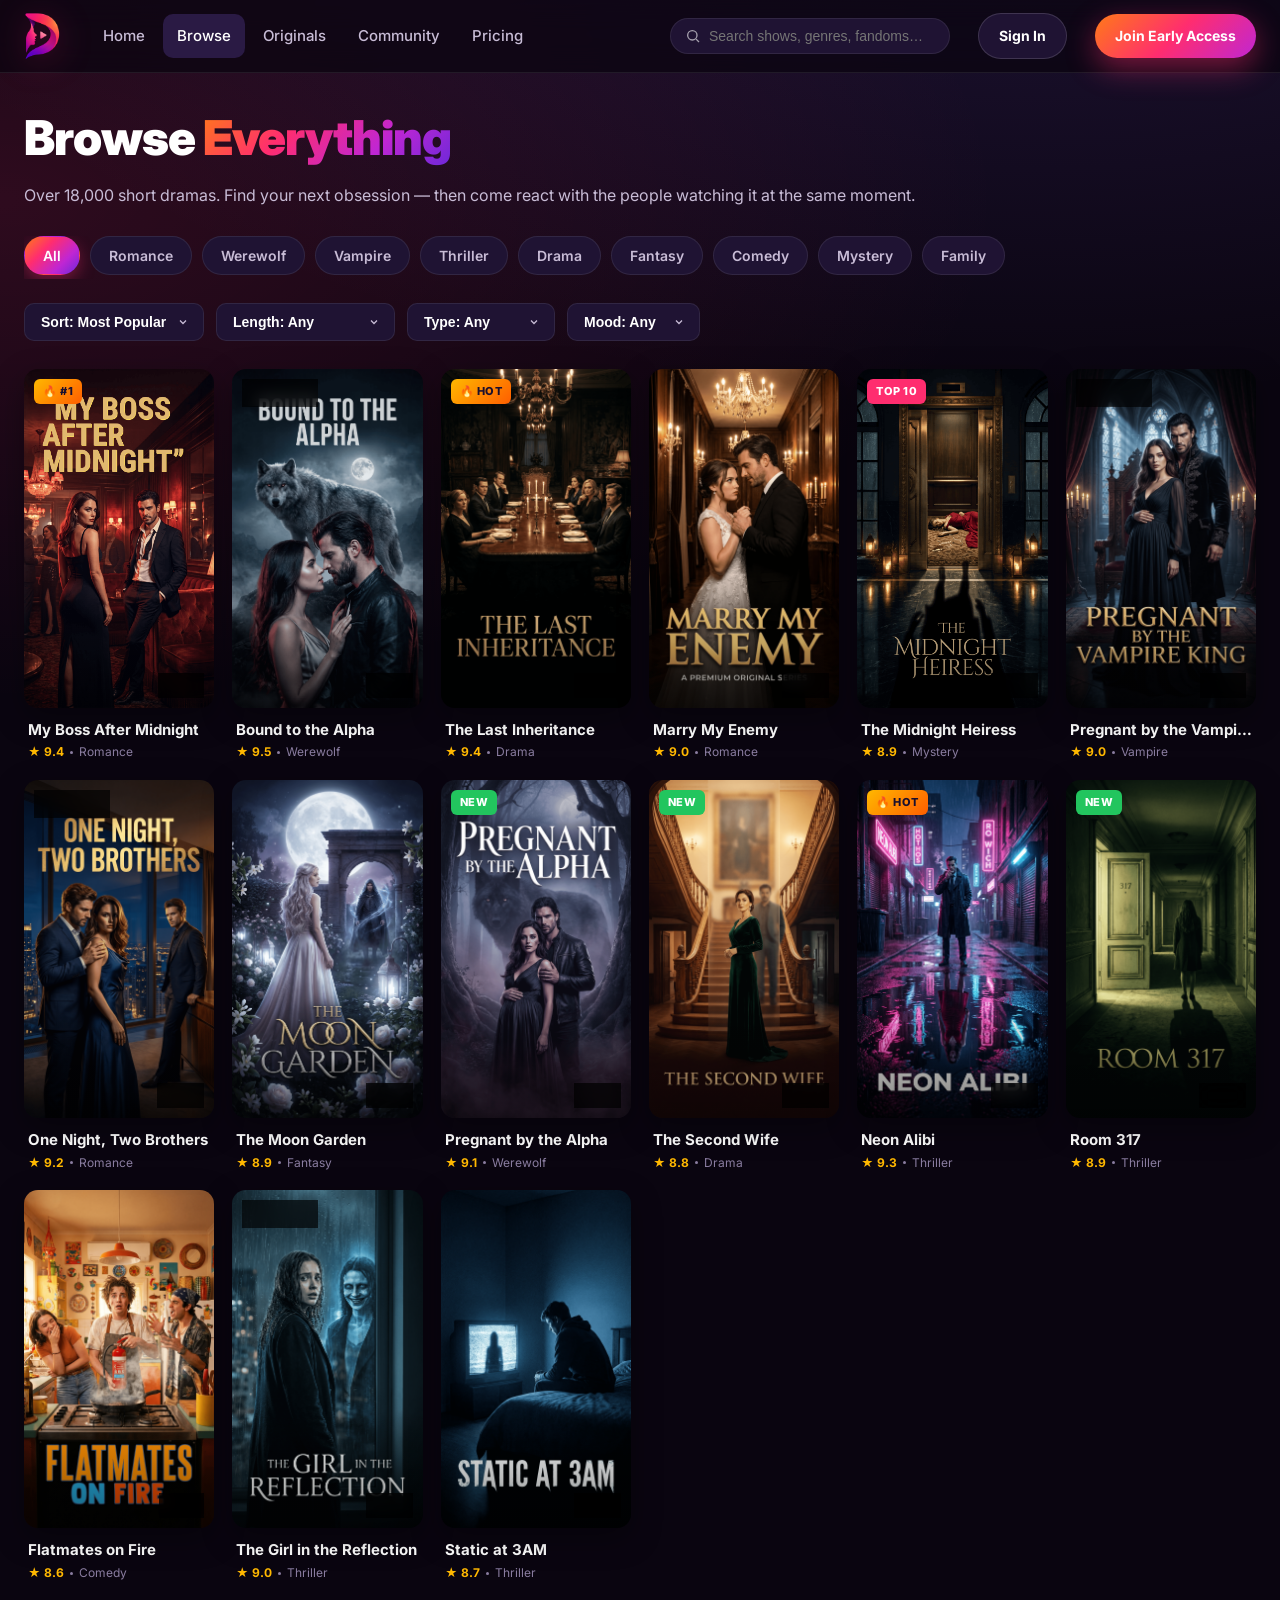
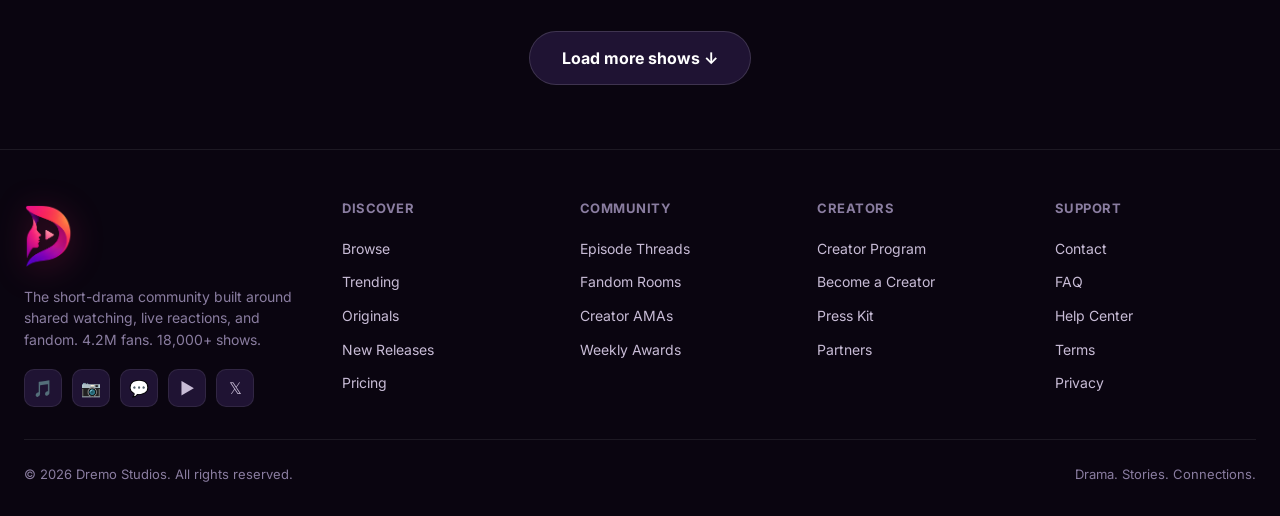
==== commit ec20705f: "Add files via upload" ====
--- a/browse.html
+++ b/browse.html
@@ -21,15 +21,15 @@
       <a href="index.html">Home</a>
       <a href="browse.html" class="active">Browse</a>
       <a href="browse.html#originals">Originals</a>
-      <a href="browse.html#trending">Trending</a>
       <a href="community.html">Community</a>
+      <a href="pricing.html">Pricing</a>
     </nav>
     <div class="search-box">
       <svg width="16" height="16" viewBox="0 0 24 24" fill="none" stroke="currentColor" stroke-width="2"><circle cx="11" cy="11" r="7"/><path d="m21 21-4.3-4.3"/></svg>
       <input type="text" placeholder="Search shows, genres, fandoms…" />
     </div>
     <a href="#signin" class="btn btn-ghost">Sign In</a>
-    <a href="#join" class="btn btn-primary">Join Free</a>
+    <a href="#join" class="btn btn-glow">Join Early Access</a>
   </div>
 </header>
 
@@ -172,12 +172,17 @@
 
 <footer>
   <div class="container">
-    <div class="footer-grid">
+    <div class="footer-grid-v2">
       <div class="footer-col footer-brand">
-        <a href="index.html" class="logo">
-          <img src="logo.png" alt="Dremo — Drama. Stories. Connections." class="logo-img"/>
-        </a>
-        <p>The short-drama community built around shared watching, live reactions, and fandom. 4.2M fans. Fair pricing. No coin traps.</p>
+        <a href="index.html" class="logo"><img src="logo.png" alt="Dremo" class="logo-img"/></a>
+        <p>The short-drama community built around shared watching, live reactions, and fandom. 4.2M fans. 18,000+ shows.</p>
+        <div class="social-row">
+          <a href="#tiktok" title="TikTok">🎵</a>
+          <a href="#instagram" title="Instagram">📷</a>
+          <a href="#discord" title="Discord">💬</a>
+          <a href="#youtube" title="YouTube">▶️</a>
+          <a href="#x" title="X / Twitter">𝕏</a>
+        </div>
       </div>
       <div class="footer-col">
         <h4>Discover</h4>
@@ -185,6 +190,7 @@
         <a href="browse.html#trending">Trending</a>
         <a href="browse.html#originals">Originals</a>
         <a href="browse.html#new">New Releases</a>
+        <a href="pricing.html">Pricing</a>
       </div>
       <div class="footer-col">
         <h4>Community</h4>
@@ -194,9 +200,17 @@
         <a href="community.html#awards">Weekly Awards</a>
       </div>
       <div class="footer-col">
+        <h4>Creators</h4>
+        <a href="#creator-program">Creator Program</a>
+        <a href="#become-a-creator">Become a Creator</a>
+        <a href="#press-kit">Press Kit</a>
+        <a href="#partners">Partners</a>
+      </div>
+      <div class="footer-col">
         <h4>Support</h4>
+        <a href="#contact">Contact</a>
+        <a href="#faq">FAQ</a>
         <a href="#help">Help Center</a>
-        <a href="#pricing">Pricing</a>
         <a href="#terms">Terms</a>
         <a href="#privacy">Privacy</a>
       </div>
--- a/styles.css
+++ b/styles.css
@@ -1161,6 +1161,823 @@
   border-top: 1px solid var(--line);
   padding-top: 10px;
 }
+
+/* =================== CINEMATIC HERO 2.0 =================== */
+.hero-v2 {
+  position: relative;
+  margin-top: 28px;
+  border-radius: var(--radius-lg);
+  overflow: hidden;
+  min-height: 640px;
+  isolation: isolate;
+  display: grid;
+  grid-template-columns: 1.1fr 1fr;
+  gap: 0;
+  background: linear-gradient(135deg, #1a0533 0%, #14062a 50%, #0a0510 100%);
+  border: 1px solid var(--line);
+}
+.hero-v2::before {
+  content:'';
+  position: absolute; inset: 0; z-index: 0;
+  background:
+    radial-gradient(800px 500px at 15% 25%, rgba(255, 45, 111, 0.30), transparent),
+    radial-gradient(700px 500px at 95% 85%, rgba(139, 92, 246, 0.30), transparent),
+    radial-gradient(500px 400px at 50% 50%, rgba(255, 122, 24, 0.10), transparent);
+  animation: bgDrift 18s ease-in-out infinite alternate;
+}
+@keyframes bgDrift {
+  0%   { transform: scale(1) translate(0,0); }
+  100% { transform: scale(1.08) translate(-2%, 1%); }
+}
+.hero-v2-content {
+  position: relative; z-index: 2;
+  padding: 60px 56px;
+  display: flex; flex-direction: column; justify-content: center;
+}
+.hero-v2-title {
+  font-size: clamp(40px, 5.4vw, 68px);
+  font-weight: 900;
+  line-height: 1.02;
+  letter-spacing: -2px;
+  margin-bottom: 18px;
+}
+.hero-v2-title em {
+  font-style: normal;
+  background: linear-gradient(135deg, #ff7a18 0%, #ff2d6f 45%, #c026d3 100%);
+  -webkit-background-clip: text;
+  background-clip: text;
+  color: transparent;
+  filter: drop-shadow(0 0 20px rgba(255, 45, 111, 0.4));
+}
+.hero-v2-sub {
+  font-size: clamp(16px, 1.4vw, 19px);
+  color: var(--text-2);
+  max-width: 540px;
+  margin-bottom: 30px;
+  line-height: 1.5;
+}
+.hero-v2-cta { display: flex; gap: 12px; flex-wrap: wrap; margin-bottom: 28px; }
+.btn-glow {
+  position: relative;
+  background: linear-gradient(135deg, #ff7a18 0%, #ff2d6f 50%, #c026d3 100%);
+  color: white;
+  box-shadow:
+    0 10px 30px rgba(255, 45, 111, 0.45),
+    0 0 0 0 rgba(255, 45, 111, 0.6);
+  animation: btnGlow 2.2s ease-in-out infinite;
+}
+.btn-glow:hover {
+  transform: translateY(-2px);
+  box-shadow: 0 16px 36px rgba(255, 45, 111, 0.6);
+}
+@keyframes btnGlow {
+  0%, 100% { box-shadow: 0 10px 30px rgba(255, 45, 111, 0.45), 0 0 0 0 rgba(255, 45, 111, 0.6); }
+  50%      { box-shadow: 0 10px 30px rgba(255, 45, 111, 0.45), 0 0 0 12px rgba(255, 45, 111, 0); }
+}
+.social-proof-row {
+  display: flex; gap: 28px; flex-wrap: wrap;
+  padding-top: 24px;
+  border-top: 1px solid rgba(255,255,255,0.08);
+}
+.social-proof-stat .num {
+  display: block;
+  font-size: 24px; font-weight: 900;
+  background: linear-gradient(135deg, #fff, #ffd1e0);
+  -webkit-background-clip: text; background-clip: text;
+  color: transparent;
+  letter-spacing: -1px;
+  line-height: 1;
+  margin-bottom: 4px;
+}
+.social-proof-stat .lbl {
+  font-size: 12px; color: var(--text-3);
+  font-weight: 600; text-transform: uppercase; letter-spacing: 1px;
+}
+
+/* =================== PHONE MOCKUP — ANIMATED =================== */
+.hero-v2-mockup {
+  position: relative; z-index: 2;
+  display: grid; place-items: center;
+  padding: 40px 20px;
+}
+.phone-mockup {
+  position: relative;
+  width: 320px;
+  aspect-ratio: 9 / 19.5;
+  background: #0a0510;
+  border-radius: 38px;
+  border: 7px solid #1a0a2e;
+  box-shadow:
+    0 30px 80px rgba(255, 45, 111, 0.35),
+    0 0 0 1px rgba(255, 255, 255, 0.08),
+    inset 0 0 0 1px rgba(255, 255, 255, 0.04);
+  overflow: hidden;
+}
+.phone-mockup::before {
+  /* notch */
+  content: '';
+  position: absolute; top: 8px; left: 50%;
+  transform: translateX(-50%);
+  width: 100px; height: 22px;
+  background: #000;
+  border-radius: 0 0 14px 14px;
+  z-index: 30;
+}
+.phone-video {
+  position: absolute; inset: 0;
+  width: 100%; height: 100%;
+  object-fit: cover;
+  z-index: 1;
+}
+.phone-overlay {
+  position: absolute; inset: 0;
+  z-index: 2;
+  background: linear-gradient(180deg, rgba(0,0,0,0.5) 0%, transparent 25%, transparent 55%, rgba(0,0,0,0.92) 100%);
+  pointer-events: none;
+}
+.phone-top {
+  position: absolute; top: 38px; left: 0; right: 0;
+  z-index: 5;
+  padding: 0 16px;
+  display: flex; align-items: center; justify-content: space-between;
+}
+.phone-watching {
+  display: inline-flex; align-items: center; gap: 6px;
+  background: rgba(0,0,0,0.55);
+  backdrop-filter: blur(10px);
+  padding: 6px 12px;
+  border-radius: 999px;
+  font-size: 12px; font-weight: 700; color: #fff;
+}
+.phone-watching .dot {
+  width: 7px; height: 7px;
+  background: #ff2d6f;
+  border-radius: 50%;
+  animation: livePulse 1.4s infinite;
+  box-shadow: 0 0 8px rgba(255, 45, 111, 0.8);
+}
+.phone-ep-pill {
+  background: rgba(0,0,0,0.55);
+  backdrop-filter: blur(10px);
+  padding: 6px 12px;
+  border-radius: 999px;
+  font-size: 11px; font-weight: 700;
+}
+.phone-sidebar {
+  position: absolute;
+  right: 12px; bottom: 130px;
+  z-index: 6;
+  display: flex; flex-direction: column;
+  gap: 18px; align-items: center;
+}
+.phone-side-btn {
+  display: flex; flex-direction: column; align-items: center; gap: 4px;
+}
+.phone-side-btn .ico {
+  width: 44px; height: 44px;
+  border-radius: 50%;
+  background: rgba(0,0,0,0.45);
+  backdrop-filter: blur(10px);
+  display: grid; place-items: center;
+  font-size: 22px;
+  transition: transform 0.2s;
+}
+.phone-side-btn .ico:hover { transform: scale(1.1); }
+.phone-side-btn small { font-size: 10px; font-weight: 800; }
+.phone-side-btn .heart-pop {
+  background: rgba(255, 45, 111, 0.85);
+  animation: heartBeat 1.8s infinite;
+}
+@keyframes heartBeat {
+  0%, 100% { transform: scale(1); }
+  10%      { transform: scale(1.2); }
+  20%      { transform: scale(0.95); }
+  30%      { transform: scale(1.15); }
+  40%      { transform: scale(1); }
+}
+
+/* Floating hearts */
+.phone-hearts {
+  position: absolute;
+  right: 28px; bottom: 180px;
+  z-index: 5;
+  width: 60px; height: 280px;
+  pointer-events: none;
+}
+.phone-hearts span {
+  position: absolute;
+  bottom: 0; left: 0;
+  font-size: 22px;
+  opacity: 0;
+  animation: floatHeart 4s ease-in infinite;
+  filter: drop-shadow(0 0 8px rgba(255, 45, 111, 0.6));
+}
+.phone-hearts span:nth-child(1) { left: 6px;  animation-delay: 0s;   }
+.phone-hearts span:nth-child(2) { left: 22px; animation-delay: 1.2s; }
+.phone-hearts span:nth-child(3) { left: 34px; animation-delay: 2.4s; font-size: 18px; }
+.phone-hearts span:nth-child(4) { left: 14px; animation-delay: 0.6s; font-size: 16px; }
+.phone-hearts span:nth-child(5) { left: 28px; animation-delay: 3.0s; font-size: 24px; }
+@keyframes floatHeart {
+  0%   { opacity: 0; transform: translateY(0) scale(0.6); }
+  15%  { opacity: 1; transform: translateY(-30px) scale(1); }
+  60%  { opacity: 0.85; transform: translateY(-180px) scale(1.1); }
+  100% { opacity: 0; transform: translateY(-260px) scale(0.6); }
+}
+
+/* Scrolling comments inside phone */
+.phone-comments {
+  position: absolute;
+  left: 14px; bottom: 130px;
+  z-index: 5;
+  width: 64%;
+  height: 130px;
+  overflow: hidden;
+  mask-image: linear-gradient(180deg, transparent 0%, #000 30%, #000 100%);
+  -webkit-mask-image: linear-gradient(180deg, transparent 0%, #000 30%, #000 100%);
+}
+.phone-comments-track {
+  display: flex; flex-direction: column; gap: 8px;
+  animation: commentsRoll 16s linear infinite;
+}
+.phone-comment {
+  display: flex; gap: 8px;
+  background: rgba(0,0,0,0.55);
+  backdrop-filter: blur(10px);
+  padding: 8px 10px;
+  border-radius: 14px;
+  border: 1px solid rgba(255,255,255,0.08);
+  font-size: 12px; color: #fff;
+  line-height: 1.3;
+  flex-shrink: 0;
+}
+.phone-comment-avatar {
+  width: 22px; height: 22px; border-radius: 50%;
+  display: grid; place-items: center;
+  font-weight: 800; font-size: 10px; color: white;
+  flex-shrink: 0;
+}
+.pc-1 { background: linear-gradient(135deg,#ff2d6f,#ff7a18); }
+.pc-2 { background: linear-gradient(135deg,#8b5cf6,#ec4899); }
+.pc-3 { background: linear-gradient(135deg,#06b6d4,#8b5cf6); }
+.pc-4 { background: linear-gradient(135deg,#f59e0b,#ef4444); }
+.pc-5 { background: linear-gradient(135deg,#10b981,#06b6d4); }
+.pc-6 { background: linear-gradient(135deg,#ec4899,#f97316); }
+.phone-comment b { font-weight: 700; }
+@keyframes commentsRoll {
+  0%   { transform: translateY(0); }
+  100% { transform: translateY(-50%); }
+}
+
+.phone-progress {
+  position: absolute; left: 14px; right: 14px; bottom: 96px;
+  z-index: 5;
+  height: 3px;
+  background: rgba(255,255,255,0.18);
+  border-radius: 2px;
+  overflow: hidden;
+}
+.phone-progress-bar {
+  height: 100%;
+  width: 42%;
+  background: linear-gradient(90deg, #ff7a18, #ff2d6f, #c026d3);
+  border-radius: 2px;
+  box-shadow: 0 0 12px rgba(255, 45, 111, 0.7);
+  animation: progressGrow 18s linear infinite;
+}
+@keyframes progressGrow {
+  0%   { width: 12%; }
+  100% { width: 92%; }
+}
+
+.phone-cta {
+  position: absolute; left: 14px; right: 14px; bottom: 30px;
+  z-index: 6;
+  padding: 12px 14px;
+  background: linear-gradient(135deg, #ff7a18 0%, #ff2d6f 50%, #c026d3 100%);
+  border-radius: 14px;
+  font-weight: 800; font-size: 14px;
+  color: white;
+  text-align: center;
+  box-shadow: 0 8px 28px rgba(255, 45, 111, 0.55);
+  animation: ctaPulse 2.2s ease-in-out infinite;
+}
+@keyframes ctaPulse {
+  0%, 100% { transform: scale(1); }
+  50%      { transform: scale(1.03); }
+}
+.phone-swipe-hint {
+  position: absolute;
+  right: -10px; top: 50%;
+  transform: translateY(-50%);
+  z-index: 7;
+  display: flex; flex-direction: column; align-items: center; gap: 6px;
+  color: white; font-size: 10px; font-weight: 700;
+  text-shadow: 0 1px 4px rgba(0,0,0,0.7);
+  opacity: 0.85;
+  pointer-events: none;
+}
+.phone-swipe-hint .swipe-arrow {
+  font-size: 18px;
+  animation: swipeBob 1.6s ease-in-out infinite;
+}
+@keyframes swipeBob {
+  0%, 100% { transform: translateY(0); opacity: 0.5; }
+  50%      { transform: translateY(-6px); opacity: 1; }
+}
+
+/* Floating notification cards beside the phone */
+.notif-stack {
+  position: absolute;
+  z-index: 3;
+  display: flex; flex-direction: column;
+  gap: 14px;
+  pointer-events: none;
+}
+.notif-stack.left  { left: 12%; top: 22%; }
+.notif-stack.right { right: 6%; bottom: 14%; }
+.notif {
+  background: rgba(31, 19, 51, 0.92);
+  backdrop-filter: blur(14px);
+  border: 1px solid rgba(255, 255, 255, 0.12);
+  border-radius: 14px;
+  padding: 10px 14px;
+  display: flex; align-items: center; gap: 10px;
+  box-shadow: 0 16px 36px rgba(0,0,0,0.5);
+  opacity: 0;
+  animation: notifIn 6s ease-in-out infinite;
+  white-space: nowrap;
+  font-size: 13px;
+}
+.notif:nth-child(1) { animation-delay: 0s;   }
+.notif:nth-child(2) { animation-delay: 2s;   }
+.notif:nth-child(3) { animation-delay: 4s;   }
+@keyframes notifIn {
+  0%   { opacity: 0; transform: translateX(-20px); }
+  10%  { opacity: 1; transform: translateX(0); }
+  85%  { opacity: 1; transform: translateX(0); }
+  100% { opacity: 0; transform: translateX(20px); }
+}
+.notif .nico {
+  width: 28px; height: 28px;
+  border-radius: 50%;
+  display: grid; place-items: center;
+  font-size: 14px;
+  background: var(--bg-3);
+  flex-shrink: 0;
+}
+.notif b { font-weight: 700; }
+.notif span.muted { color: var(--text-3); font-size: 11px; display: block; margin-top: 1px; }
+
+/* =================== LIVE TICKER (full-width marquee) =================== */
+.ticker-bar {
+  margin-top: 18px;
+  background: linear-gradient(90deg, rgba(255,45,111,0.10), rgba(139,92,246,0.10));
+  border: 1px solid rgba(255,45,111,0.25);
+  border-radius: 999px;
+  padding: 10px 18px;
+  display: flex; align-items: center;
+  overflow: hidden;
+  position: relative;
+}
+.ticker-bar::before {
+  content: '🔴 LIVE NOW';
+  font-size: 11px; font-weight: 800; letter-spacing: 1.5px;
+  color: #ff2d6f;
+  padding-right: 18px; margin-right: 18px;
+  border-right: 1px solid rgba(255,255,255,0.12);
+  flex-shrink: 0;
+}
+.ticker-track {
+  display: inline-flex;
+  white-space: nowrap;
+  gap: 36px;
+  animation: tickerSlide 30s linear infinite;
+}
+.ticker-track span {
+  display: inline-flex; align-items: center; gap: 8px;
+  color: var(--text-2);
+  font-size: 13px; font-weight: 600;
+}
+.ticker-track b { color: var(--text); }
+@keyframes tickerSlide {
+  0%   { transform: translateX(0); }
+  100% { transform: translateX(-50%); }
+}
+
+/* =================== VIDEO SHOWCASE GRID =================== */
+.video-showcase {
+  display: grid;
+  grid-template-columns: repeat(auto-fill, minmax(220px, 1fr));
+  gap: 18px;
+}
+.video-card {
+  position: relative;
+  aspect-ratio: 9/16;
+  border-radius: 18px;
+  overflow: hidden;
+  cursor: pointer;
+  background: #000;
+  box-shadow: 0 12px 28px rgba(0,0,0,0.4);
+  transition: transform 0.25s ease, box-shadow 0.25s ease;
+}
+.video-card:hover {
+  transform: translateY(-6px) scale(1.02);
+  box-shadow: 0 26px 50px rgba(255, 45, 111, 0.35);
+}
+.video-card video {
+  position: absolute; inset: 0;
+  width: 100%; height: 100%;
+  object-fit: cover;
+  z-index: 1;
+}
+.video-card::after {
+  content: '';
+  position: absolute; inset: 0;
+  z-index: 2;
+  background: linear-gradient(180deg, rgba(0,0,0,0.35) 0%, transparent 25%, transparent 55%, rgba(0,0,0,0.9) 100%);
+  pointer-events: none;
+}
+.video-card .vc-tag {
+  position: absolute; top: 12px; left: 12px;
+  z-index: 3;
+  background: rgba(0,0,0,0.55);
+  backdrop-filter: blur(10px);
+  padding: 5px 10px;
+  border-radius: 999px;
+  font-size: 11px; font-weight: 700;
+  border: 1px solid rgba(255,255,255,0.18);
+}
+.video-card .vc-ep {
+  position: absolute; top: 12px; right: 12px;
+  z-index: 3;
+  background: rgba(0,0,0,0.55);
+  backdrop-filter: blur(10px);
+  padding: 5px 10px;
+  border-radius: 999px;
+  font-size: 11px; font-weight: 800;
+}
+.video-card .vc-info {
+  position: absolute; bottom: 14px; left: 14px; right: 14px;
+  z-index: 3;
+  color: white;
+}
+.video-card .vc-title {
+  font-size: 15px; font-weight: 800; line-height: 1.2;
+  margin-bottom: 6px;
+  text-shadow: 0 2px 8px rgba(0,0,0,0.7);
+}
+.video-card .vc-stats {
+  display: flex; gap: 12px;
+  font-size: 11px; font-weight: 700;
+  color: rgba(255,255,255,0.95);
+}
+.video-card .vc-stats span { display: inline-flex; align-items: center; gap: 3px; }
+.video-card .vc-mute {
+  position: absolute; bottom: 14px; right: 14px;
+  z-index: 4;
+  width: 32px; height: 32px;
+  border-radius: 50%;
+  background: rgba(0,0,0,0.5);
+  backdrop-filter: blur(10px);
+  display: grid; place-items: center;
+  font-size: 14px;
+  border: 1px solid rgba(255,255,255,0.2);
+  cursor: pointer;
+}
+.video-card .vc-cc {
+  position: absolute; left: 14px; right: 64px; bottom: 56px;
+  z-index: 3;
+  font-size: 13px; font-weight: 700; color: #fff;
+  background: rgba(0,0,0,0.55);
+  backdrop-filter: blur(6px);
+  padding: 6px 10px;
+  border-radius: 8px;
+  text-shadow: 0 1px 4px rgba(0,0,0,0.9);
+  max-width: max-content;
+}
+
+/* =================== FANDOM ROOMS =================== */
+.fandom-grid {
+  display: grid;
+  grid-template-columns: repeat(auto-fill, minmax(240px, 1fr));
+  gap: 16px;
+}
+.fandom-room {
+  position: relative;
+  padding: 22px;
+  border-radius: 18px;
+  background: linear-gradient(135deg, var(--bg-2), var(--bg-3));
+  border: 1px solid var(--line);
+  overflow: hidden;
+  cursor: pointer;
+  transition: all 0.25s;
+}
+.fandom-room::before {
+  content: '';
+  position: absolute; inset: 0;
+  background: radial-gradient(400px 300px at 100% 0%, rgba(255,45,111,0.18), transparent);
+  pointer-events: none;
+}
+.fandom-room:hover { transform: translateY(-4px); border-color: rgba(255,45,111,0.5); }
+.fandom-room h4 {
+  font-size: 18px; font-weight: 800;
+  margin-bottom: 6px;
+  display: flex; align-items: center; gap: 8px;
+  position: relative;
+}
+.fandom-room p {
+  font-size: 13px; color: var(--text-2);
+  margin-bottom: 14px;
+  position: relative;
+}
+.fandom-room-avatars {
+  display: flex; align-items: center;
+  margin-bottom: 12px;
+  position: relative;
+}
+.fandom-room-avatars .av-mini {
+  width: 26px; height: 26px;
+  border-radius: 50%;
+  margin-left: -7px;
+  border: 2px solid var(--bg-2);
+  font-size: 10px;
+}
+.fandom-room-avatars .av-mini:first-child { margin-left: 0; }
+.fandom-room-count {
+  font-size: 12px; color: var(--text-3);
+  margin-left: 8px; font-weight: 700;
+}
+.fandom-room-live {
+  font-size: 12px; font-weight: 700; color: #6ee7a8;
+  display: flex; align-items: center; gap: 6px;
+  position: relative;
+}
+
+/* =================== COMMUNITY REACTIONS — Reddit/TikTok style =================== */
+.reactions-masonry {
+  columns: 3;
+  column-gap: 16px;
+}
+.reactions-masonry > * { break-inside: avoid; margin-bottom: 16px; display: block; }
+.reaction-card {
+  background: var(--surface);
+  border: 1px solid var(--line);
+  border-radius: 14px;
+  padding: 16px;
+  transition: all 0.2s;
+}
+.reaction-card:hover { background: var(--surface-2); transform: translateY(-2px); }
+.reaction-head {
+  display: flex; align-items: center; gap: 10px;
+  margin-bottom: 10px;
+}
+.reaction-head .name { font-size: 13px; font-weight: 700; }
+.reaction-head .when { font-size: 11px; color: var(--text-3); }
+.reaction-text {
+  font-size: 14px; color: var(--text);
+  line-height: 1.5;
+  margin-bottom: 10px;
+}
+.reaction-text em { color: var(--primary); font-style: normal; }
+.reaction-meta {
+  display: flex; gap: 14px;
+  font-size: 12px; color: var(--text-3);
+  font-weight: 600;
+}
+.reaction-card.meme {
+  background: linear-gradient(135deg, rgba(255,45,111,0.12), rgba(139,92,246,0.12));
+  border-color: rgba(255,45,111,0.25);
+}
+.reaction-card.spicy {
+  background: linear-gradient(135deg, rgba(255,184,0,0.10), rgba(255,94,0,0.10));
+  border-color: rgba(255,184,0,0.3);
+}
+.reaction-shot {
+  margin: -4px -4px 12px;
+  border-radius: 10px;
+  overflow: hidden;
+  aspect-ratio: 4/3;
+  background-size: cover;
+  background-position: center;
+}
+
+/* =================== ENGAGEMENT BADGES on show cards =================== */
+.eng-row {
+  margin-top: 6px;
+  display: flex; gap: 10px;
+  font-size: 11px; color: var(--text-3); font-weight: 700;
+}
+.eng-row .eng-hot {
+  color: #ff5e95;
+}
+
+/* =================== PRICING PAGE =================== */
+.pricing-page-head {
+  margin-top: 32px;
+  margin-bottom: 36px;
+}
+.pricing-eyebrow {
+  color: var(--primary);
+  font-size: 12px; font-weight: 800; letter-spacing: 2px;
+  margin-bottom: 12px;
+}
+.pricing-page-head h1 {
+  font-size: clamp(38px, 5vw, 64px);
+  font-weight: 900;
+  letter-spacing: -2px;
+  line-height: 1.02;
+  margin-bottom: 12px;
+}
+.pricing-page-head h1 em {
+  font-style: normal;
+  background: linear-gradient(135deg, #fff 0%, #ff5e95 35%, #ff7a18 100%);
+  -webkit-background-clip: text; background-clip: text;
+  color: transparent;
+}
+.pricing-page-head p { color: var(--text-3); max-width: 540px; }
+
+.pricing-grid {
+  display: grid;
+  grid-template-columns: repeat(3, 1fr);
+  gap: 20px;
+  margin-bottom: 28px;
+}
+.price-card {
+  position: relative;
+  padding: 32px 28px;
+  border-radius: 24px;
+  background: linear-gradient(180deg, rgba(31,19,51,0.4), rgba(20,10,40,0.6));
+  border: 1px solid var(--line);
+  display: flex; flex-direction: column;
+}
+.price-card.popular {
+  background: linear-gradient(180deg, rgba(45,15,60,0.7), rgba(20,10,40,0.85));
+  border: 1px solid rgba(255,45,111,0.5);
+  box-shadow:
+    0 20px 60px rgba(255, 45, 111, 0.18),
+    0 0 0 1px rgba(255, 45, 111, 0.1);
+}
+.price-card.best {
+  background: linear-gradient(180deg, rgba(45,15,60,0.5), rgba(20,10,40,0.7));
+  border: 1px solid rgba(139,92,246,0.4);
+}
+.price-flag {
+  position: absolute; top: 22px; right: 22px;
+  padding: 6px 12px;
+  border-radius: 999px;
+  font-size: 11px; font-weight: 800; letter-spacing: 0.5px;
+  text-transform: uppercase;
+}
+.flag-popular { background: linear-gradient(135deg, #ff2d6f, #c026d3); color: white; }
+.flag-best { background: linear-gradient(135deg, #ffb800, #ff7a18); color: #1a0f2e; }
+.price-name {
+  font-size: 16px; font-weight: 700;
+  color: var(--text-2);
+  margin-bottom: 14px;
+}
+.price-big {
+  font-size: 88px; font-weight: 900;
+  line-height: 1;
+  letter-spacing: -4px;
+  margin-bottom: 8px;
+  display: flex; align-items: flex-start; gap: 4px;
+}
+.price-big small { font-size: 28px; font-weight: 700; margin-top: 10px; }
+.price-regular {
+  color: var(--text-3);
+  font-size: 13px;
+  text-decoration: line-through;
+  margin-bottom: 10px;
+}
+.price-save {
+  display: inline-block;
+  padding: 4px 10px;
+  border-radius: 999px;
+  background: rgba(255,45,111,0.18);
+  color: #ff5e95;
+  font-size: 12px; font-weight: 800;
+  margin-bottom: 14px;
+}
+.price-blurb {
+  font-size: 14px; color: var(--text-2);
+  line-height: 1.5;
+  margin-bottom: 22px;
+  min-height: 42px;
+}
+.price-features {
+  list-style: none;
+  margin-bottom: 26px;
+  display: flex; flex-direction: column; gap: 10px;
+}
+.price-features li {
+  font-size: 14px;
+  display: flex; align-items: center; gap: 8px;
+  color: var(--text);
+}
+.price-features li.no { color: var(--text-3); }
+.price-features li::before {
+  content: '✓';
+  color: var(--primary);
+  font-weight: 800;
+  flex-shrink: 0;
+}
+.price-features li.no::before { content: '✕'; color: var(--text-3); }
+.price-cta {
+  display: block;
+  text-align: center;
+  padding: 14px 20px;
+  border-radius: 12px;
+  font-weight: 800; font-size: 15px;
+  margin-top: auto;
+  transition: all 0.18s;
+}
+.price-cta.outlined {
+  background: transparent;
+  border: 1px solid var(--line-2);
+  color: var(--text);
+}
+.price-cta.outlined:hover { background: var(--surface-2); }
+.price-cta.primary {
+  background: linear-gradient(135deg, #ff7a18, #ff2d6f, #c026d3);
+  color: white;
+  box-shadow: 0 8px 24px rgba(255, 45, 111, 0.35);
+}
+.price-cta.primary:hover { transform: translateY(-2px); }
+.price-cta.gold {
+  background: linear-gradient(135deg, #ff7a18, #ff2d6f);
+  color: white;
+  box-shadow: 0 8px 24px rgba(255, 122, 24, 0.35);
+}
+
+.bundle {
+  padding: 28px 32px;
+  border-radius: 22px;
+  background: linear-gradient(135deg, rgba(45,15,60,0.6), rgba(20,10,40,0.7));
+  border: 1px solid rgba(255,45,111,0.25);
+  display: grid;
+  grid-template-columns: 1fr auto;
+  gap: 28px;
+  align-items: center;
+  margin-bottom: 28px;
+}
+.bundle h3 {
+  font-size: 22px; font-weight: 800;
+  margin-bottom: 8px;
+  display: flex; align-items: center; gap: 8px;
+}
+.bundle p {
+  color: var(--text-2);
+  font-size: 14px;
+  margin-bottom: 14px;
+  max-width: 640px;
+}
+.bundle-tiers { display: flex; gap: 22px; flex-wrap: wrap; }
+.bundle-tier {
+  font-size: 13px; font-weight: 700;
+}
+.bundle-tier .friends { color: #ff5e95; }
+.bundle-price-block { text-align: right; }
+.bundle-price {
+  font-size: 18px; font-weight: 700;
+  background: linear-gradient(135deg, #ff7a18, #ff2d6f);
+  -webkit-background-clip: text; background-clip: text;
+  color: transparent;
+  margin-bottom: 4px;
+}
+.bundle-price big {
+  font-size: 44px; font-weight: 900;
+  letter-spacing: -2px;
+  display: inline-block;
+}
+.bundle-price-sub { color: var(--text-3); font-size: 12px; }
+.bundle-cta {
+  display: inline-block;
+  margin-top: 14px;
+  padding: 12px 22px;
+  border-radius: 12px;
+  background: linear-gradient(135deg, #ff7a18, #ff2d6f, #c026d3);
+  color: white;
+  font-weight: 800; font-size: 14px;
+  box-shadow: 0 8px 24px rgba(255, 45, 111, 0.35);
+}
+
+.faq-grid {
+  display: grid;
+  grid-template-columns: repeat(2, 1fr);
+  gap: 14px;
+  margin-top: 40px;
+}
+.faq-item {
+  background: var(--surface);
+  border: 1px solid var(--line);
+  border-radius: 14px;
+  padding: 20px 22px;
+}
+.faq-item h4 {
+  font-size: 15px; font-weight: 800;
+  margin-bottom: 6px;
+}
+.faq-item p { font-size: 13px; color: var(--text-2); line-height: 1.5; }
 
 /* =================== LIVE INDICATORS =================== */
 .live-dot {
@@ -1271,8 +2088,44 @@
 }
 .toast.show { opacity: 1; transform: translateX(-50%) translateY(0); }
 
+/* =================== NEW FOOTER LAYOUT =================== */
+.footer-grid-v2 {
+  display: grid;
+  grid-template-columns: 1.4fr 1fr 1fr 1fr 1fr;
+  gap: 36px;
+  margin-bottom: 32px;
+}
+.social-row {
+  display: flex; gap: 10px;
+  margin-top: 18px;
+}
+.social-row a {
+  width: 38px; height: 38px;
+  border-radius: 10px;
+  background: var(--surface);
+  border: 1px solid var(--line);
+  display: grid; place-items: center;
+  font-size: 16px;
+  transition: all 0.18s;
+}
+.social-row a:hover {
+  background: var(--surface-2);
+  transform: translateY(-2px);
+  border-color: rgba(255,45,111,0.35);
+}
+
 /* =================== RESPONSIVE =================== */
 @media (max-width: 980px) {
+  .hero-v2 { grid-template-columns: 1fr; min-height: auto; }
+  .hero-v2-mockup { padding: 0 20px 40px; }
+  .hero-v2-content { padding: 40px 28px 24px; }
+  .notif-stack { display: none; }
+  .pricing-grid { grid-template-columns: 1fr; }
+  .bundle { grid-template-columns: 1fr; }
+  .bundle-price-block { text-align: left; }
+  .faq-grid { grid-template-columns: 1fr; }
+  .reactions-masonry { columns: 2; }
+  .footer-grid-v2 { grid-template-columns: 1fr 1fr; }
   .hero { grid-template-columns: 1fr; min-height: auto; }
   .hero-poster { padding: 0 40px 40px; }
   .hero-content { padding: 40px 32px 24px; }
@@ -1293,6 +2146,10 @@
   .nav-links::-webkit-scrollbar { display: none; }
   .container { padding: 0 16px; }
   .hero-content { padding: 32px 22px 20px; }
-  .footer-grid { grid-template-columns: 1fr; gap: 24px; }
+  .hero-v2-content { padding: 32px 22px 20px; }
+  .footer-grid, .footer-grid-v2 { grid-template-columns: 1fr; gap: 24px; }
   .player-frame { width: 100%; max-width: 360px; }
-}
+  .reactions-masonry { columns: 1; }
+  .phone-mockup { width: 280px; }
+  .price-big { font-size: 64px; }
+}
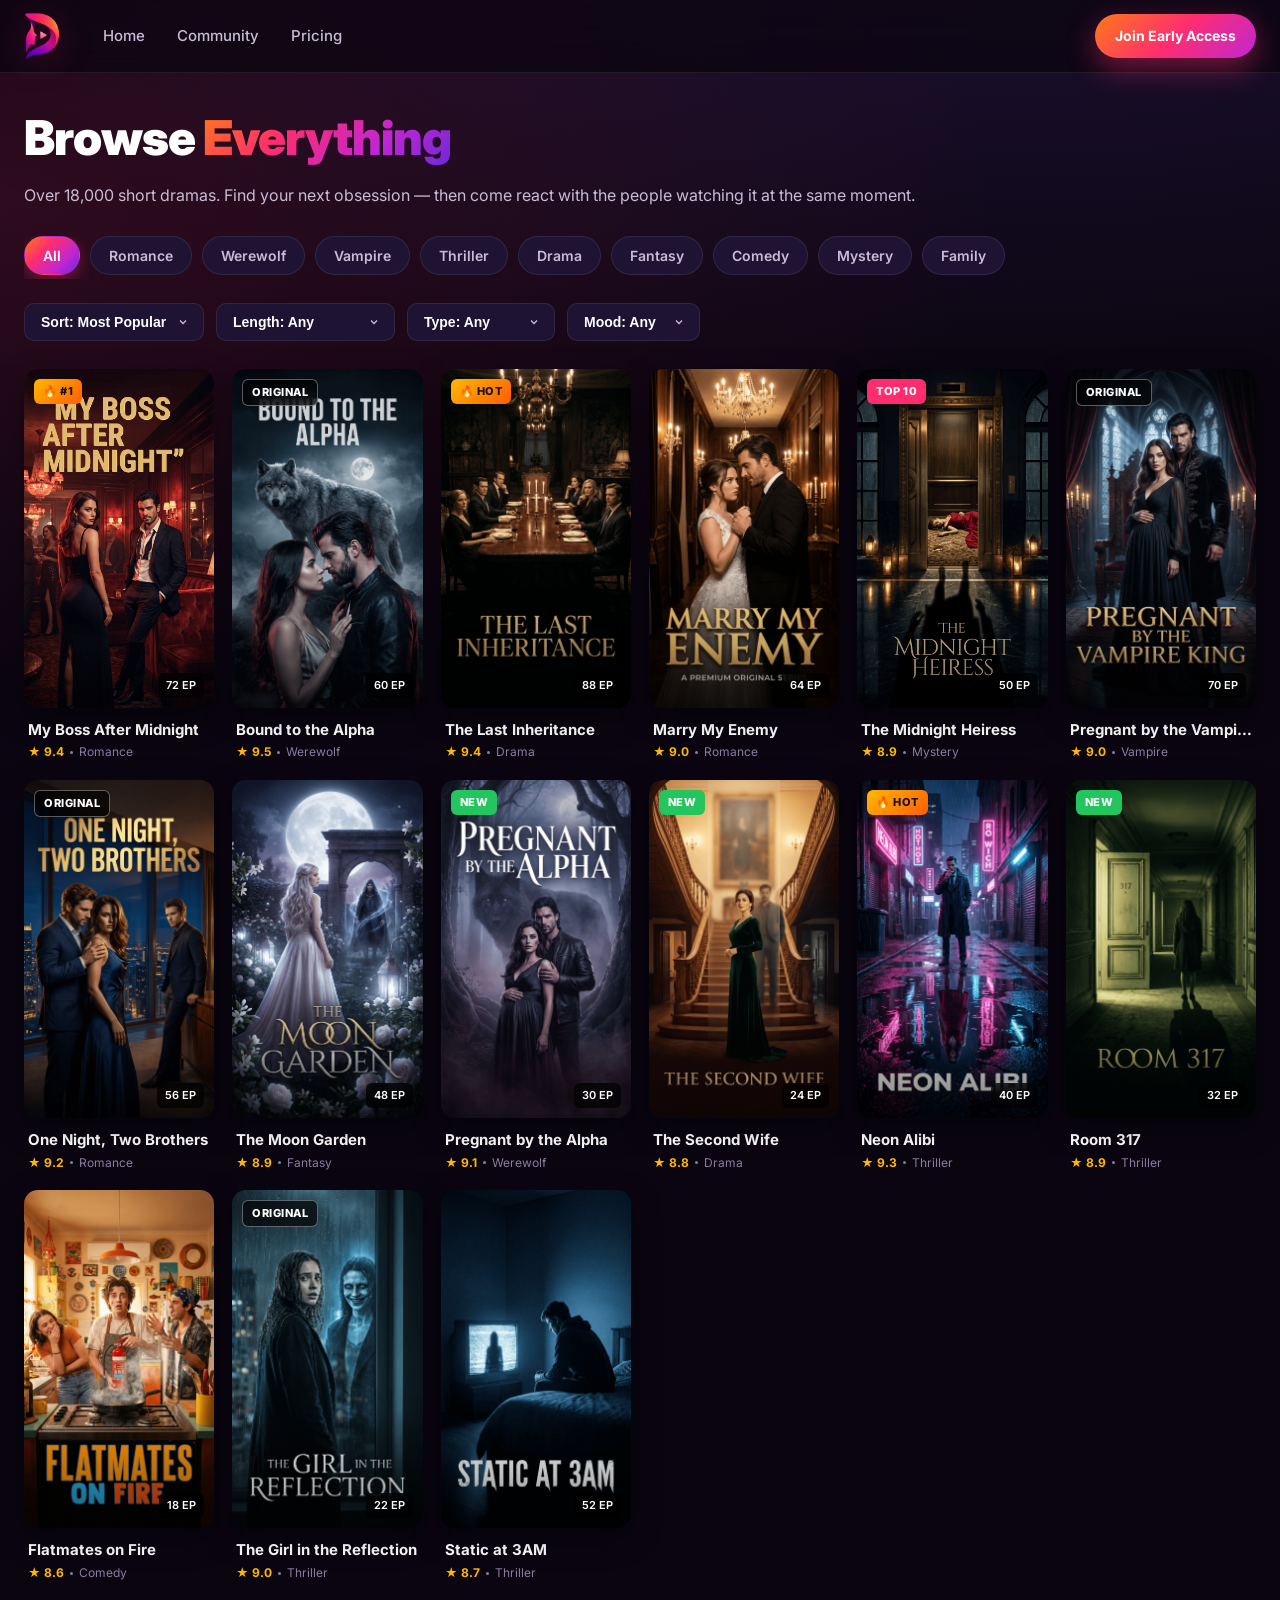
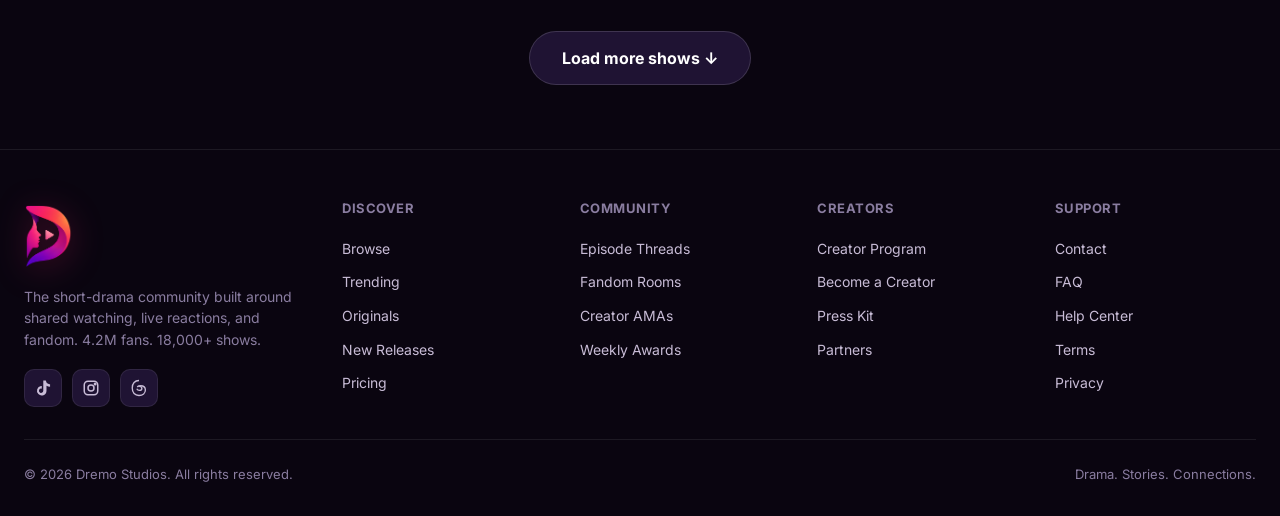
==== commit 165f3140: "Add files via upload" ====
--- a/browse.html
+++ b/browse.html
@@ -17,19 +17,13 @@
     <a href="index.html" class="logo">
       <img src="logo.png" alt="Dremo — Drama. Stories. Connections." class="logo-img"/>
     </a>
-    <nav class="nav-links">
+    <nav class="nav-links" id="navLinks">
       <a href="index.html">Home</a>
-      <a href="browse.html" class="active">Browse</a>
-      <a href="browse.html#originals">Originals</a>
       <a href="community.html">Community</a>
       <a href="pricing.html">Pricing</a>
     </nav>
-    <div class="search-box">
-      <svg width="16" height="16" viewBox="0 0 24 24" fill="none" stroke="currentColor" stroke-width="2"><circle cx="11" cy="11" r="7"/><path d="m21 21-4.3-4.3"/></svg>
-      <input type="text" placeholder="Search shows, genres, fandoms…" />
-    </div>
-    <a href="#signin" class="btn btn-ghost">Sign In</a>
-    <a href="#join" class="btn btn-glow">Join Early Access</a>
+    <button class="nav-burger" id="navBurger" aria-label="Menu">☰</button>
+    <a href="#join" class="btn btn-glow open-modal" style="margin-left:auto;">Join Early Access</a>
   </div>
 </header>
 
@@ -177,11 +171,15 @@
         <a href="index.html" class="logo"><img src="logo.png" alt="Dremo" class="logo-img"/></a>
         <p>The short-drama community built around shared watching, live reactions, and fandom. 4.2M fans. 18,000+ shows.</p>
         <div class="social-row">
-          <a href="#tiktok" title="TikTok">🎵</a>
-          <a href="#instagram" title="Instagram">📷</a>
-          <a href="#discord" title="Discord">💬</a>
-          <a href="#youtube" title="YouTube">▶️</a>
-          <a href="#x" title="X / Twitter">𝕏</a>
+          <a href="https://vm.tiktok.com/ZNRspoKQs/" target="_blank" rel="noopener" title="TikTok" aria-label="Dremo on TikTok">
+            <svg width="18" height="18" viewBox="0 0 24 24" fill="currentColor"><path d="M19.59 6.69a4.83 4.83 0 0 1-3.77-4.25V2h-3.45v13.67a2.89 2.89 0 0 1-5.2 1.74 2.89 2.89 0 0 1 2.31-4.64 2.93 2.93 0 0 1 .88.13V9.4a6.84 6.84 0 0 0-1-.05A6.33 6.33 0 0 0 5.8 20.1a6.34 6.34 0 0 0 10.86-4.43V8.9a8.16 8.16 0 0 0 4.77 1.52v-3.4a4.85 4.85 0 0 1-1.84-.33z"/></svg>
+          </a>
+          <a href="https://www.instagram.com/dremo.fun?igsh=eHlwYjl1emkyYXVx" target="_blank" rel="noopener" title="Instagram" aria-label="Dremo on Instagram">
+            <svg width="18" height="18" viewBox="0 0 24 24" fill="none" stroke="currentColor" stroke-width="2"><rect x="3" y="3" width="18" height="18" rx="5"/><circle cx="12" cy="12" r="4"/><circle cx="17.5" cy="6.5" r="1" fill="currentColor"/></svg>
+          </a>
+          <a href="https://www.threads.com/@dremo.fun2026" target="_blank" rel="noopener" title="Threads" aria-label="Dremo on Threads">
+            <svg width="18" height="18" viewBox="0 0 24 24" fill="none" stroke="currentColor" stroke-width="1.8"><path d="M12 2C6.5 2 3 5.5 3 12s3.5 10 9 10c5 0 8.5-3 8.5-7.2 0-3.6-2.6-5.8-6.4-5.8-1.7 0-3.3.5-4.5 1.5"/><path d="M9 13c.7 1.4 2 2.2 3.5 2.2 2 0 3.3-1 3.3-2.7 0-1.7-1.4-2.7-3.6-2.7"/></svg>
+          </a>
         </div>
       </div>
       <div class="footer-col">
@@ -221,6 +219,31 @@
     </div>
   </div>
 </footer>
+
+<!-- ========== EARLY-ACCESS MODAL ========== -->
+<div class="modal-backdrop" id="earlyAccessModal" role="dialog" aria-modal="true">
+  <div class="modal">
+    <button class="modal-close" data-close-modal aria-label="Close">✕</button>
+    <div class="modal-body">
+      <span class="modal-badge">★ EARLY ACCESS</span>
+      <h2>Get <em>first access</em> to&nbsp;Dremo.</h2>
+      <p>Drop your email and we'll send you an invite the moment we open the doors. No spam — just one email when you're in.</p>
+      <form class="modal-form" id="earlyAccessForm" novalidate>
+        <input type="email" required class="modal-input" placeholder="your@email.com" autocomplete="email" />
+        <div class="modal-actions">
+          <button type="button" class="btn btn-ghost" data-close-modal>Cancel</button>
+          <button type="submit" class="btn btn-glow">Request Access</button>
+        </div>
+      </form>
+      <div class="modal-foot"><span>🔒 No spam</span><span>🆓 First 3 episodes free</span></div>
+    </div>
+    <div class="modal-success">
+      <div class="modal-success-icon">✓</div>
+      <h3>You're on the list!</h3>
+      <p>We'll email you when your invite is ready. Welcome to the family. 🩷</p>
+    </div>
+  </div>
+</div>
 
 <script>
   document.querySelectorAll('.cat-chip').forEach(chip => {
@@ -229,6 +252,23 @@
       chip.classList.add('active');
     });
   });
+  (function() {
+    const modal = document.getElementById('earlyAccessModal');
+    const burger = document.getElementById('navBurger');
+    const navLinks = document.getElementById('navLinks');
+    if (burger && navLinks) burger.addEventListener('click', () => navLinks.classList.toggle('open'));
+    if (!modal) return;
+    const form = modal.querySelector('#earlyAccessForm');
+    const body = modal.querySelector('.modal-body');
+    const success = modal.querySelector('.modal-success');
+    const open = () => { modal.classList.add('show'); document.body.style.overflow='hidden'; success.classList.remove('show'); body.style.display=''; form?.reset(); setTimeout(()=>modal.querySelector('input[type=email]')?.focus(),200); };
+    const close = () => { modal.classList.remove('show'); document.body.style.overflow=''; };
+    document.querySelectorAll('.open-modal, [href="#join"], [href="#request-access"]').forEach(el => el.addEventListener('click', e => { e.preventDefault(); open(); }));
+    modal.querySelectorAll('[data-close-modal]').forEach(el => el.addEventListener('click', e => { e.preventDefault(); close(); }));
+    modal.addEventListener('click', e => { if (e.target === modal) close(); });
+    document.addEventListener('keydown', e => { if (e.key === 'Escape' && modal.classList.contains('show')) close(); });
+    if (form) form.addEventListener('submit', e => { e.preventDefault(); const i=form.querySelector('input[type=email]'); if (!i||!i.value.includes('@')){i?.focus();return;} body.style.display='none'; success.classList.add('show'); setTimeout(close, 3200); });
+  })();
 </script>
 
 </body>
--- a/styles.css
+++ b/styles.css
@@ -1485,16 +1485,19 @@
   50%      { transform: translateY(-6px); opacity: 1; }
 }
 
-/* Floating notification cards beside the phone */
+/* Floating notification cards — anchored around the phone, never over hero text */
 .notif-stack {
   position: absolute;
   z-index: 3;
   display: flex; flex-direction: column;
-  gap: 14px;
+  gap: 12px;
   pointer-events: none;
-}
-.notif-stack.left  { left: 12%; top: 22%; }
-.notif-stack.right { right: 6%; bottom: 14%; }
+  max-width: 260px;
+}
+/* .left = top-left of the PHONE column (right half of the hero) */
+.notif-stack.left  { left: 52%; top: 10%; }
+/* .right = bottom-right, beside the phone */
+.notif-stack.right { right: 4%; bottom: 8%; }
 .notif {
   background: rgba(31, 19, 51, 0.92);
   backdrop-filter: blur(14px);
@@ -2088,6 +2091,222 @@
 }
 .toast.show { opacity: 1; transform: translateX(-50%) translateY(0); }
 
+/* =================== EARLY-ACCESS MODAL =================== */
+.modal-backdrop {
+  position: fixed;
+  inset: 0;
+  background: rgba(10, 5, 16, 0.78);
+  backdrop-filter: blur(8px);
+  -webkit-backdrop-filter: blur(8px);
+  z-index: 200;
+  display: none;
+  align-items: center;
+  justify-content: center;
+  padding: 20px;
+  opacity: 0;
+  transition: opacity 0.22s ease;
+}
+.modal-backdrop.show { display: flex; opacity: 1; }
+.modal {
+  width: 100%;
+  max-width: 460px;
+  background: linear-gradient(180deg, #1f1333 0%, #14062a 100%);
+  border: 1px solid rgba(255, 45, 111, 0.35);
+  border-radius: 22px;
+  padding: 36px 32px 28px;
+  box-shadow: 0 30px 80px rgba(0, 0, 0, 0.7), 0 0 60px rgba(255, 45, 111, 0.18);
+  position: relative;
+  transform: translateY(20px) scale(0.96);
+  transition: transform 0.25s ease;
+}
+.modal-backdrop.show .modal { transform: translateY(0) scale(1); }
+.modal-close {
+  position: absolute;
+  top: 14px; right: 14px;
+  width: 32px; height: 32px;
+  border-radius: 50%;
+  background: var(--surface);
+  border: 1px solid var(--line);
+  color: var(--text-2);
+  font-size: 18px;
+  display: grid; place-items: center;
+  cursor: pointer;
+  transition: all 0.15s;
+}
+.modal-close:hover { background: var(--surface-2); color: var(--text); }
+.modal-badge {
+  display: inline-flex; align-items: center; gap: 6px;
+  background: rgba(255, 184, 0, 0.14);
+  color: var(--accent);
+  border: 1px solid rgba(255, 184, 0, 0.4);
+  padding: 5px 12px; border-radius: 999px;
+  font-weight: 700; font-size: 11px; letter-spacing: 0.5px;
+  margin-bottom: 14px;
+}
+.modal h2 {
+  font-size: 26px;
+  font-weight: 900;
+  letter-spacing: -1px;
+  line-height: 1.1;
+  margin-bottom: 8px;
+}
+.modal h2 em {
+  font-style: normal;
+  background: var(--grad-hero);
+  -webkit-background-clip: text;
+  background-clip: text;
+  color: transparent;
+}
+.modal p {
+  color: var(--text-2);
+  font-size: 14px;
+  margin-bottom: 22px;
+  line-height: 1.5;
+}
+.modal-form { display: flex; flex-direction: column; gap: 12px; }
+.modal-input {
+  width: 100%;
+  padding: 14px 16px;
+  background: var(--bg-2);
+  border: 1px solid var(--line-2);
+  border-radius: 12px;
+  color: var(--text);
+  font-size: 15px;
+  font-family: inherit;
+  outline: none;
+  transition: border-color 0.15s, background 0.15s;
+}
+.modal-input::placeholder { color: var(--text-3); }
+.modal-input:focus {
+  border-color: var(--primary);
+  background: var(--bg-3);
+}
+.modal-actions {
+  display: flex;
+  gap: 10px;
+  margin-top: 6px;
+}
+.modal-actions .btn { flex: 1; padding: 13px 18px; font-size: 14px; }
+.modal-success {
+  display: none;
+  text-align: center;
+  padding: 8px 0 4px;
+}
+.modal-success.show { display: block; }
+.modal-success-icon {
+  width: 56px; height: 56px;
+  margin: 0 auto 14px;
+  border-radius: 50%;
+  background: linear-gradient(135deg, #22c55e, #06b6d4);
+  display: grid; place-items: center;
+  font-size: 28px;
+  box-shadow: 0 0 30px rgba(34, 197, 94, 0.4);
+}
+.modal-success h3 { font-size: 22px; font-weight: 900; margin-bottom: 6px; }
+.modal-success p { font-size: 14px; color: var(--text-2); margin-bottom: 0; }
+.modal-foot {
+  margin-top: 18px;
+  padding-top: 16px;
+  border-top: 1px solid var(--line);
+  display: flex; gap: 16px; justify-content: center;
+  font-size: 11px; color: var(--text-3);
+}
+
+/* =================== WATCH TOGETHER BUNDLE (tiered) =================== */
+.bundle-v2 {
+  position: relative;
+  padding: 36px 36px 32px;
+  border-radius: 24px;
+  background:
+    radial-gradient(600px 300px at 100% 0%, rgba(255,45,111,0.18), transparent),
+    linear-gradient(180deg, rgba(45,15,60,0.7) 0%, rgba(20,10,40,0.85) 100%);
+  border: 1px solid rgba(255,45,111,0.35);
+  overflow: hidden;
+}
+.bundle-v2-head {
+  display: flex;
+  justify-content: space-between;
+  align-items: flex-start;
+  gap: 20px;
+  flex-wrap: wrap;
+  margin-bottom: 22px;
+}
+.bundle-v2-head h2 {
+  font-size: 30px; font-weight: 900;
+  letter-spacing: -1px;
+  margin-bottom: 6px;
+  display: flex; align-items: center; gap: 10px;
+}
+.bundle-v2-head h2 em {
+  font-style: normal;
+  background: linear-gradient(135deg, #ff7a18, #ff2d6f);
+  -webkit-background-clip: text;
+  background-clip: text;
+  color: transparent;
+}
+.bundle-v2-head p { color: var(--text-2); max-width: 540px; font-size: 14px; }
+
+.bundle-tier-grid {
+  display: grid;
+  grid-template-columns: repeat(4, 1fr);
+  gap: 14px;
+}
+.bundle-tier-card {
+  position: relative;
+  padding: 22px 18px;
+  border-radius: 16px;
+  background: rgba(20, 10, 40, 0.7);
+  border: 1px solid var(--line);
+  display: flex; flex-direction: column;
+  transition: all 0.2s;
+  cursor: pointer;
+}
+.bundle-tier-card:hover {
+  border-color: rgba(255, 45, 111, 0.45);
+  transform: translateY(-3px);
+}
+.bundle-tier-card.tier-popular {
+  border-color: rgba(255, 184, 0, 0.5);
+  background: linear-gradient(180deg, rgba(60,30,15,0.8), rgba(20,10,40,0.85));
+  box-shadow: 0 12px 36px rgba(255, 184, 0, 0.12);
+}
+.bundle-tier-flag {
+  position: absolute; top: 12px; right: 12px;
+  font-size: 10px; font-weight: 800;
+  background: linear-gradient(135deg, #ffb800, #ff7a18);
+  color: #1a0f2e;
+  padding: 4px 8px;
+  border-radius: 999px;
+  letter-spacing: 0.5px;
+}
+.bundle-tier-icon {
+  font-size: 24px;
+  margin-bottom: 8px;
+}
+.bundle-tier-name {
+  font-size: 14px; font-weight: 800;
+  margin-bottom: 12px;
+  color: var(--text);
+}
+.bundle-tier-price {
+  font-size: 32px; font-weight: 900;
+  letter-spacing: -1px;
+  line-height: 1;
+  margin-bottom: 4px;
+  display: flex; align-items: flex-start; gap: 2px;
+}
+.bundle-tier-price small { font-size: 16px; margin-top: 4px; }
+.bundle-tier-period {
+  font-size: 12px;
+  color: var(--text-3);
+  margin-bottom: 12px;
+}
+.bundle-tier-save {
+  font-size: 11px; font-weight: 800;
+  color: #6ee7a8;
+}
+.bundle-tier-save.solo { color: var(--text-3); }
+
 /* =================== NEW FOOTER LAYOUT =================== */
 .footer-grid-v2 {
   display: grid;
@@ -2121,12 +2340,19 @@
   .hero-v2-content { padding: 40px 28px 24px; }
   .notif-stack { display: none; }
   .pricing-grid { grid-template-columns: 1fr; }
+  .pricing-grid .price-card { padding: 24px 22px; }
+  .price-big { font-size: 68px; }
+  .bundle, .bundle-v2 { padding: 24px 22px; }
   .bundle { grid-template-columns: 1fr; }
   .bundle-price-block { text-align: left; }
+  .bundle-tier-grid { grid-template-columns: 1fr 1fr; }
   .faq-grid { grid-template-columns: 1fr; }
   .reactions-masonry { columns: 2; }
   .footer-grid-v2 { grid-template-columns: 1fr 1fr; }
   .hero { grid-template-columns: 1fr; min-height: auto; }
+  .video-showcase { grid-template-columns: repeat(2, 1fr); }
+  .modal { padding: 28px 22px 22px; max-width: calc(100vw - 32px); }
+  .modal h2 { font-size: 22px; }
   .hero-poster { padding: 0 40px 40px; }
   .hero-content { padding: 40px 32px 24px; }
   .series-hero { grid-template-columns: 1fr; gap: 24px; }
@@ -2140,16 +2366,69 @@
 }
 
 @media (max-width: 640px) {
-  .nav-inner { gap: 14px; }
+  .nav-inner { gap: 10px; height: 60px; }
+  .logo-img { height: 36px; max-width: 150px; }
+  .nav-links { display: none; }
   .search-box { display: none; }
-  .nav-links { overflow-x: auto; }
-  .nav-links::-webkit-scrollbar { display: none; }
-  .container { padding: 0 16px; }
-  .hero-content { padding: 32px 22px 20px; }
-  .hero-v2-content { padding: 32px 22px 20px; }
+  .container { padding: 0 14px; }
+  .hero-content { padding: 28px 18px 18px; }
+  .hero-v2-content { padding: 28px 18px 16px; }
+  .hero-v2-title { font-size: clamp(30px, 9vw, 44px); letter-spacing: -1.2px; }
+  .hero-v2-sub { font-size: 15px; }
+  .hero-v2-cta { flex-direction: column; }
+  .hero-v2-cta .btn { width: 100%; }
+  .social-proof-row { gap: 18px; }
+  .social-proof-stat .num { font-size: 20px; }
+  .social-proof-stat .lbl { font-size: 10px; letter-spacing: 0.5px; }
   .footer-grid, .footer-grid-v2 { grid-template-columns: 1fr; gap: 24px; }
   .player-frame { width: 100%; max-width: 360px; }
   .reactions-masonry { columns: 1; }
-  .phone-mockup { width: 280px; }
-  .price-big { font-size: 64px; }
-}
+  .phone-mockup { width: min(280px, calc(100vw - 80px)); }
+  .price-big { font-size: 60px; }
+  .video-showcase { grid-template-columns: 1fr; gap: 14px; }
+  .bundle-tier-grid { grid-template-columns: 1fr; }
+  .bundle-v2-head h2 { font-size: 24px; }
+  .pricing-page-head h1 { font-size: clamp(30px, 9vw, 44px); }
+  .ticker-bar { padding: 10px 14px; }
+  .ticker-bar::before { font-size: 10px; padding-right: 10px; margin-right: 10px; }
+  .section-title { font-size: 22px; }
+  .app-cta { padding: 32px 22px; }
+  .app-cta h2 { font-size: 26px; }
+  .modal { padding: 22px 18px 18px; border-radius: 18px; }
+  .modal h2 { font-size: 20px; }
+  .modal-actions { flex-direction: column; }
+  .pillars-grid { grid-template-columns: 1fr; }
+  .pillar { padding: 22px; }
+  .pillar h3 { font-size: 18px; }
+  .fandom-grid { grid-template-columns: 1fr; }
+}
+
+/* Add a mobile menu button visible only on phones */
+.nav-burger { display: none; }
+@media (max-width: 640px) {
+  .nav-burger {
+    display: inline-flex;
+    width: 38px; height: 38px;
+    border-radius: 10px;
+    background: var(--surface);
+    border: 1px solid var(--line);
+    align-items: center; justify-content: center;
+    font-size: 18px;
+    cursor: pointer;
+    margin-left: auto;
+    color: var(--text);
+  }
+  .nav-links.open {
+    display: flex;
+    flex-direction: column;
+    position: absolute;
+    top: 60px; left: 0; right: 0;
+    background: rgba(10, 5, 16, 0.97);
+    backdrop-filter: blur(14px);
+    padding: 14px;
+    gap: 4px;
+    border-bottom: 1px solid var(--line);
+    z-index: 60;
+  }
+  .nav-links.open a { padding: 12px 14px; font-size: 15px; }
+}
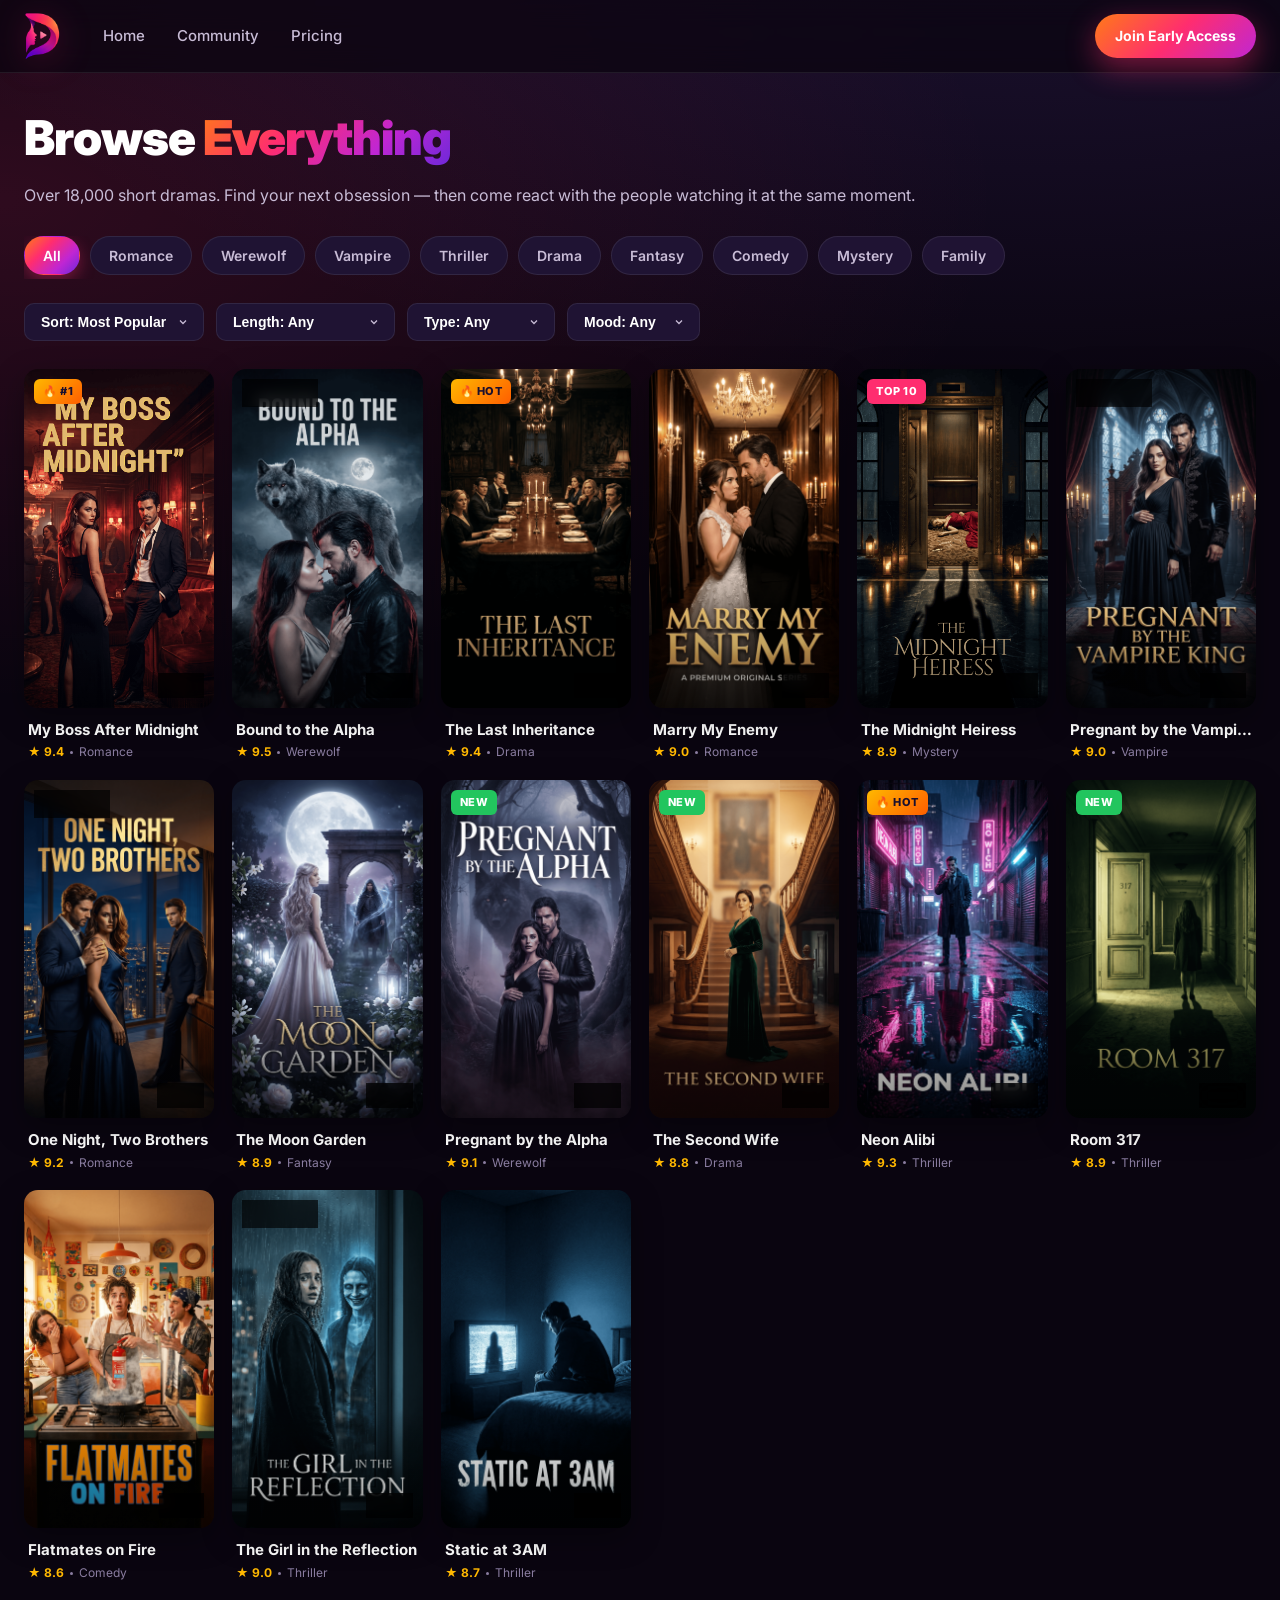
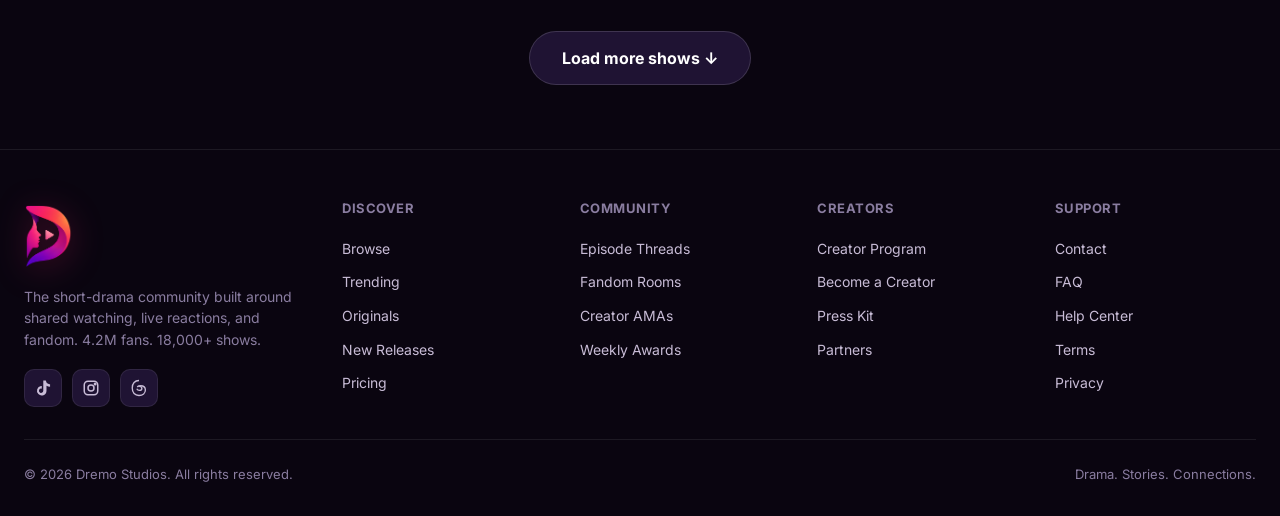
==== commit 268fc018: "Add files via upload" ====
--- a/browse.html
+++ b/browse.html
@@ -252,24 +252,8 @@
       chip.classList.add('active');
     });
   });
-  (function() {
-    const modal = document.getElementById('earlyAccessModal');
-    const burger = document.getElementById('navBurger');
-    const navLinks = document.getElementById('navLinks');
-    if (burger && navLinks) burger.addEventListener('click', () => navLinks.classList.toggle('open'));
-    if (!modal) return;
-    const form = modal.querySelector('#earlyAccessForm');
-    const body = modal.querySelector('.modal-body');
-    const success = modal.querySelector('.modal-success');
-    const open = () => { modal.classList.add('show'); document.body.style.overflow='hidden'; success.classList.remove('show'); body.style.display=''; form?.reset(); setTimeout(()=>modal.querySelector('input[type=email]')?.focus(),200); };
-    const close = () => { modal.classList.remove('show'); document.body.style.overflow=''; };
-    document.querySelectorAll('.open-modal, [href="#join"], [href="#request-access"]').forEach(el => el.addEventListener('click', e => { e.preventDefault(); open(); }));
-    modal.querySelectorAll('[data-close-modal]').forEach(el => el.addEventListener('click', e => { e.preventDefault(); close(); }));
-    modal.addEventListener('click', e => { if (e.target === modal) close(); });
-    document.addEventListener('keydown', e => { if (e.key === 'Escape' && modal.classList.contains('show')) close(); });
-    if (form) form.addEventListener('submit', e => { e.preventDefault(); const i=form.querySelector('input[type=email]'); if (!i||!i.value.includes('@')){i?.focus();return;} body.style.display='none'; success.classList.add('show'); setTimeout(close, 3200); });
-  })();
 </script>
+<script src="modal.js"></script>
 
 </body>
 </html>
